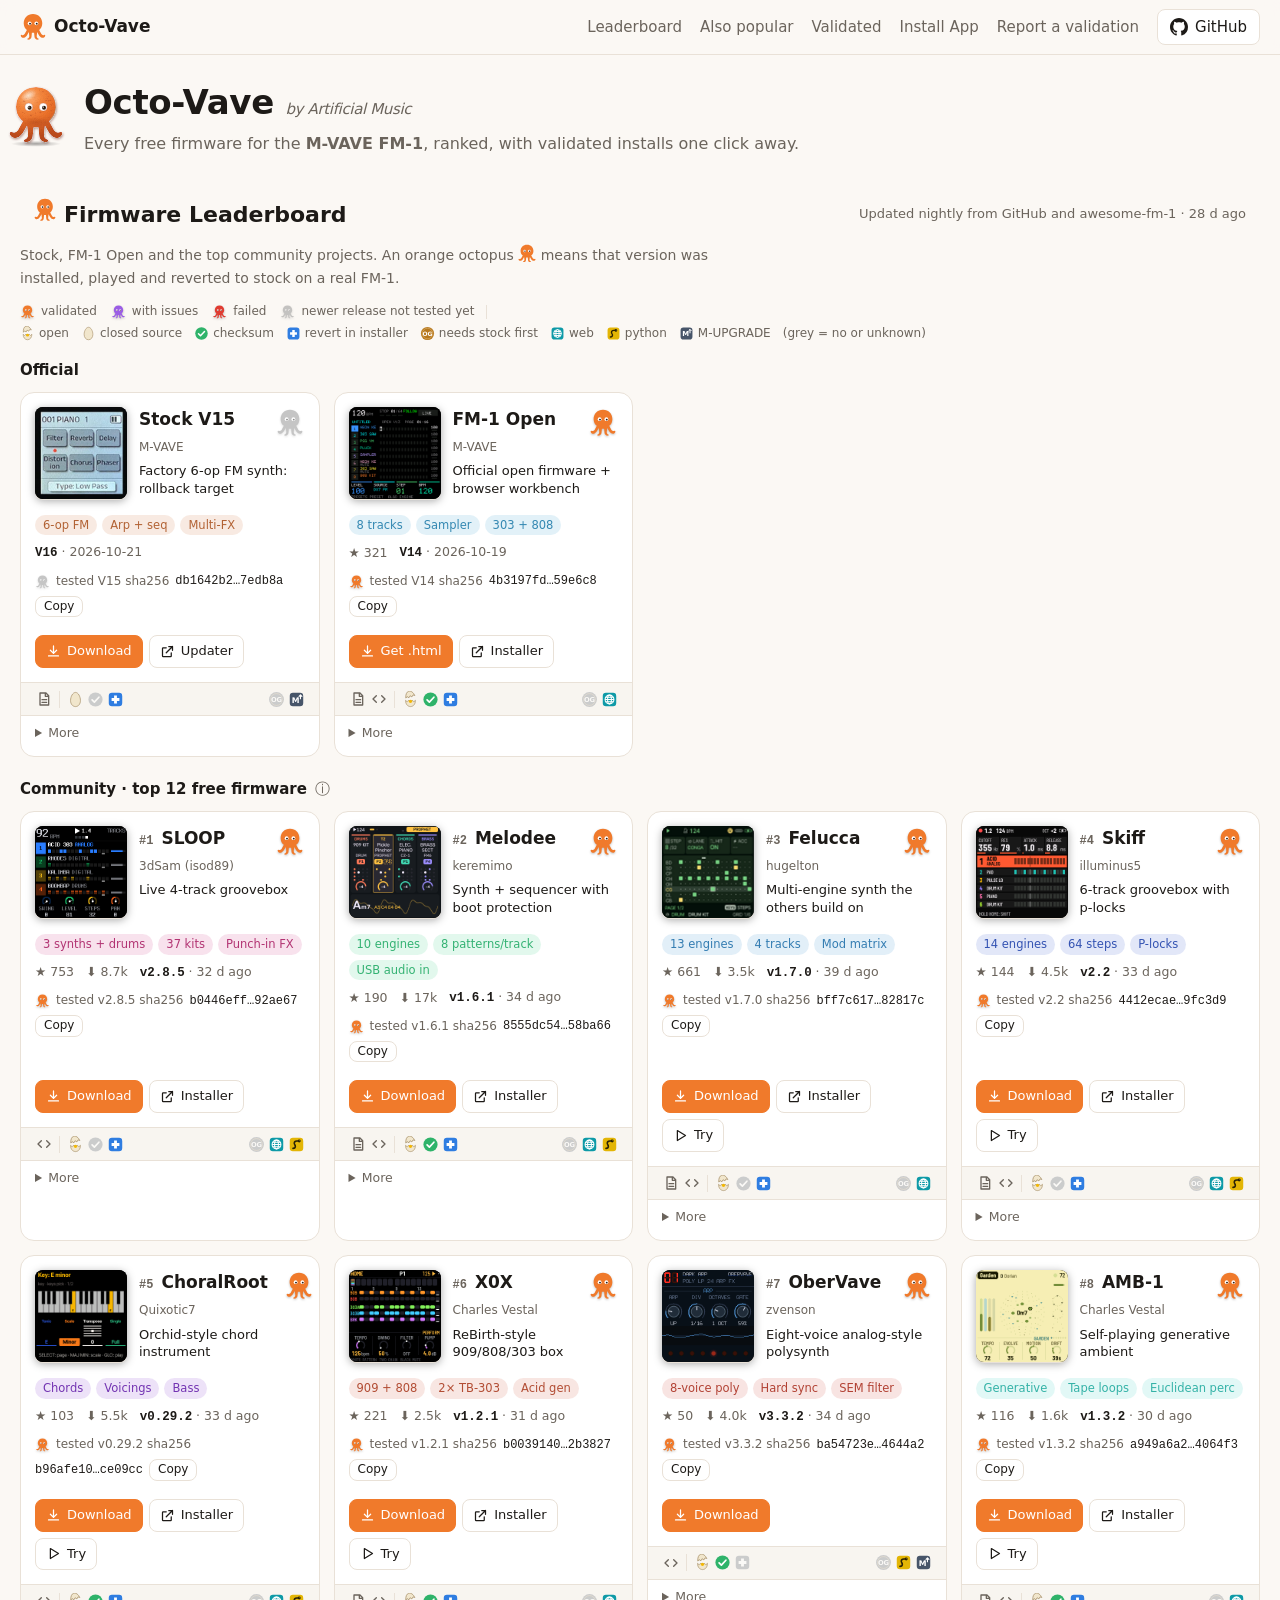
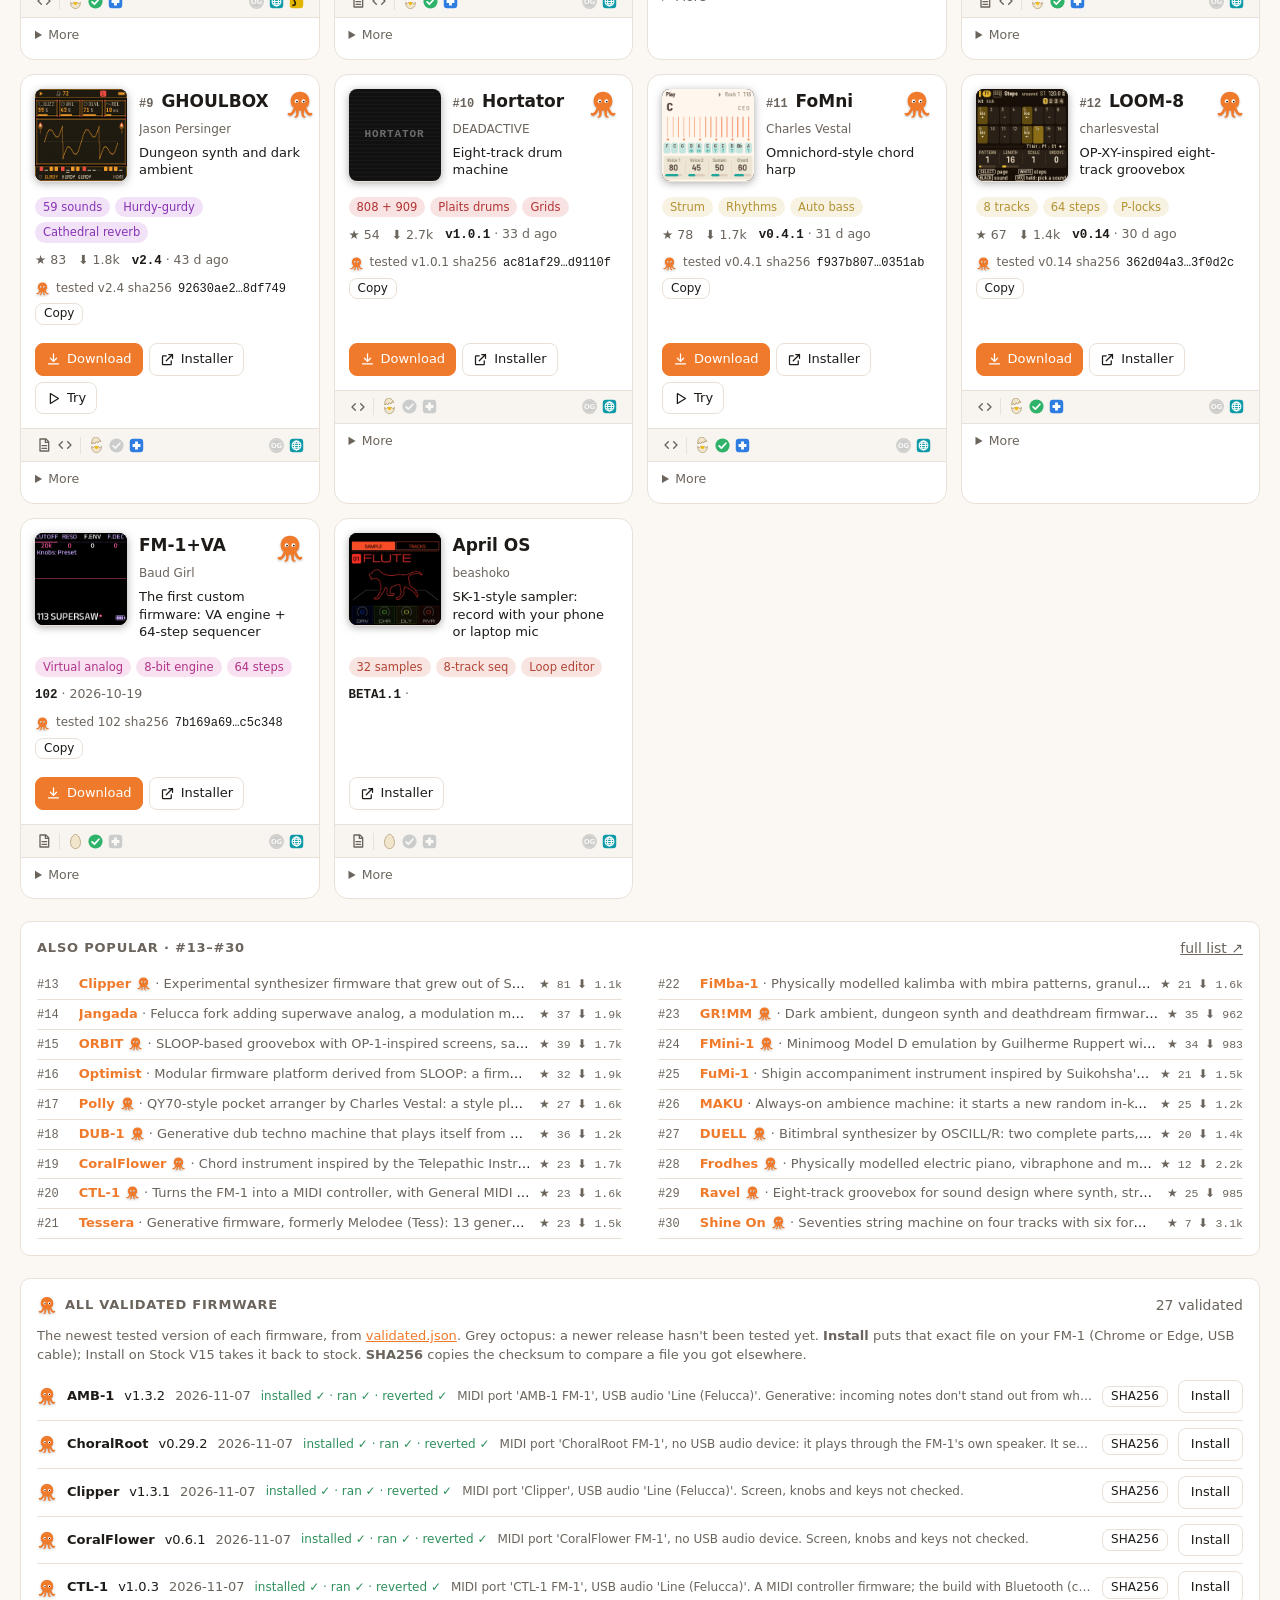
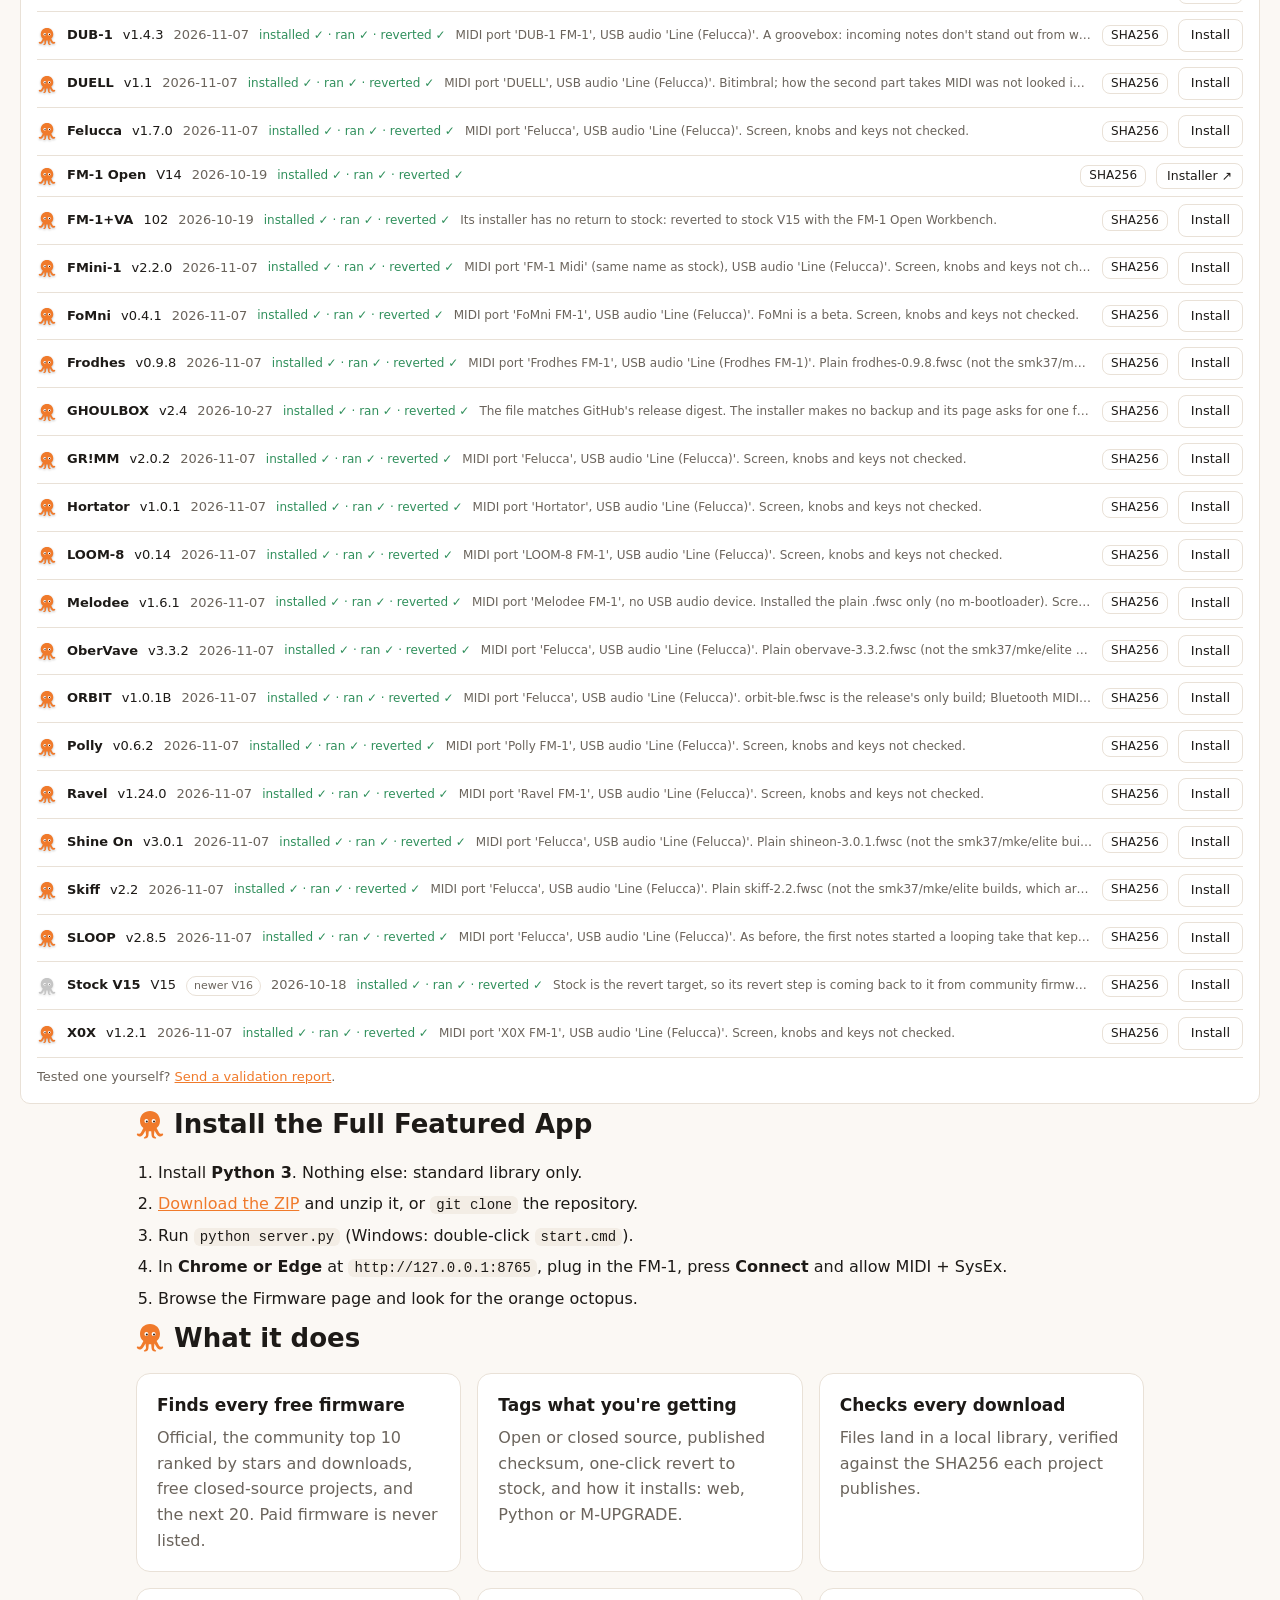
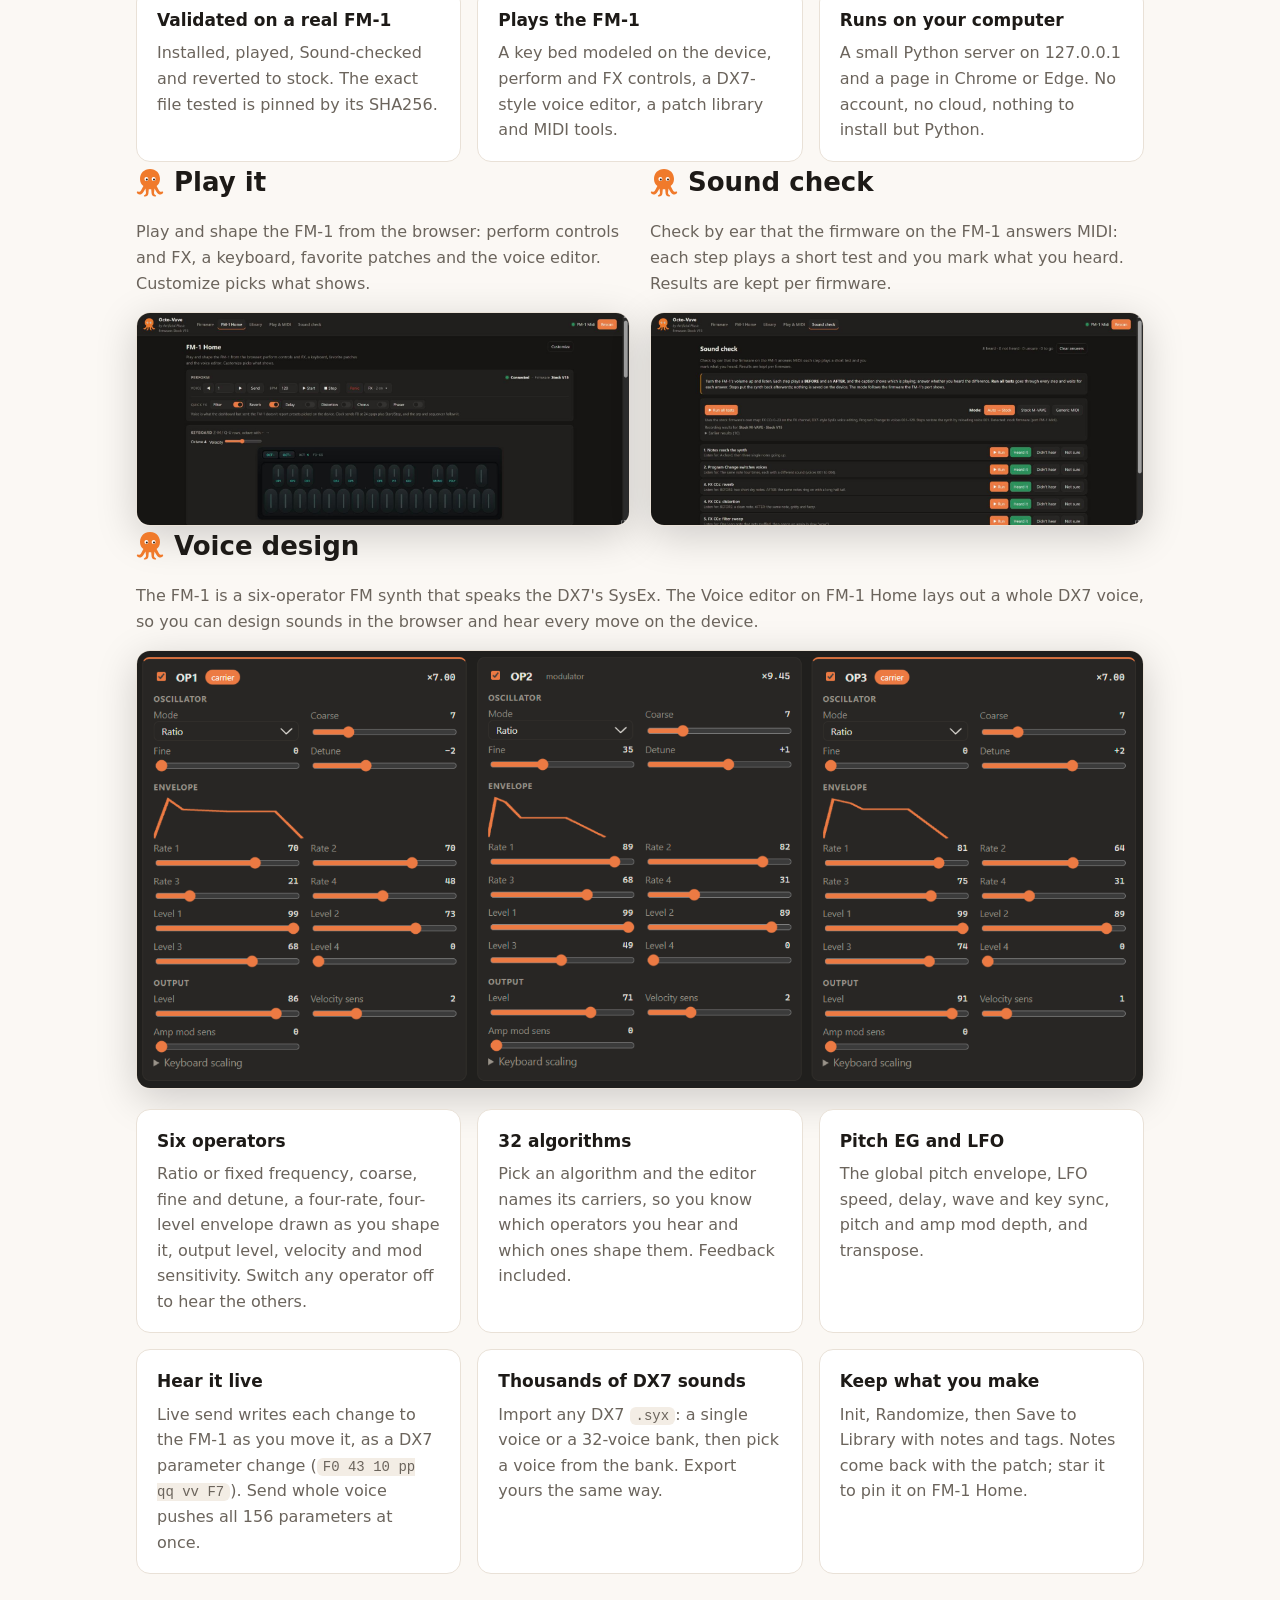
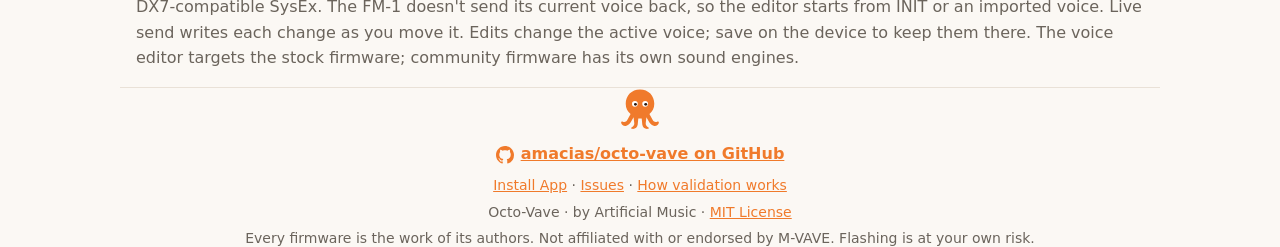
==== docs/index.html @ 991654cf "Homepage: Install the Full Featured App right after the firmware lists Co-Authored-By: Claude Opus 5" ====
<!doctype html>
<html lang="en">
<head>
<meta charset="utf-8">
<meta name="viewport" content="width=device-width, initial-scale=1">
<title>Octo-Vave · free firmware for the M-VAVE FM-1</title>
<meta name="description" content="Every free firmware for the M-VAVE FM-1 pocket synth in one local app: found, ranked, downloaded with checksum checks, and validated on a real FM-1. Look for the orange octopus.">
<meta property="og:title" content="Octo-Vave · free firmware for the M-VAVE FM-1">
<meta property="og:description" content="Find, download, check and play every free FM-1 firmware. The orange octopus marks firmware tested on a real FM-1.">
<meta property="og:image" content="img/firmware.jpg">
<meta property="og:type" content="website">
<link rel="icon" href="img/octo.svg" type="image/svg+xml">
<link rel="stylesheet" href="css/firmware.css">
<style>
  :root {
    --bg: #fbf8f4; --panel: #ffffff; --ink: #1d1a17; --muted: #6b645c; --line: #e9e1d7;
    --accent: #F07A2B; --accent-ink: #fff; --code: #f3ede5;
    --panel-2: #f8f5f0; --ok: #2f8f5b; --warn: #b7791f; --bad: #c0392b; --radius: 10px;
    --mono: ui-monospace, "Cascadia Mono", Consolas, monospace;
  }
  @media (prefers-color-scheme: dark) {
    :root:not([data-theme="light"]) {
      --bg: #121110; --panel: #1b1a18; --ink: #efe9e2; --muted: #a39b91; --line: #2c2a27; --code: #24221f; --panel-2: #24221f;
    }
  }
  :root[data-theme="dark"] { --bg: #121110; --panel: #1b1a18; --ink: #efe9e2; --muted: #a39b91; --line: #2c2a27; --code: #24221f; --panel-2: #24221f; }
  * { box-sizing: border-box; }
  body { margin: 0; background: var(--bg); color: var(--ink); font: 16px/1.6 system-ui, -apple-system, "Segoe UI", sans-serif; }
  a { color: var(--accent); }
  .wrap { max-width: 1040px; margin: 0 auto; padding: 0 16px; }
  .wrap.wide { max-width: 1272px; }  /* firmware sections: room for 4 cards a row, as in the app */
  html { scroll-behavior: smooth; scroll-padding-top: 70px; }  /* section links stop below the sticky top bar */
  header.hero { display: flex; align-items: center; gap: 16px; padding: 20px 0 4px; }
  .hero img.octo { width: 64px; height: auto; flex: none; filter: none; }  /* not the card octopus of css/firmware.css */
  .hero h1 { font-size: clamp(26px, 4vw, 34px); margin: 0; letter-spacing: -.01em; }
  .hero .by { color: var(--muted); font-style: italic; font-size: 15px; font-weight: 400; }
  .hero .tag { font-size: 16px; margin: 2px 0 0; color: var(--muted); }
  .cta { display: flex; gap: 12px; justify-content: center; flex-wrap: wrap; }
  .btn { display: inline-flex; align-items: center; gap: 8px; padding: 11px 20px; border-radius: 10px; font-weight: 600; text-decoration: none; border: 1px solid var(--line); color: var(--ink); background: var(--panel); }
  .btn.primary { background: var(--accent); color: var(--accent-ink); border-color: var(--accent); }
  .shot { display: block; width: 100%; border-radius: 14px; border: 1px solid var(--line); box-shadow: 0 10px 40px rgba(0,0,0,.18); }
  section { padding: 36px 0; }
  h2 { font-size: 26px; margin: 0 0 14px; display: flex; align-items: center; gap: 10px; }
  h2 img { width: 28px; height: auto; }
  .grid { display: grid; grid-template-columns: repeat(auto-fit, minmax(min(280px, 100%), 1fr)); gap: 16px; }
  .card { background: var(--panel); border: 1px solid var(--line); border-radius: 14px; padding: 18px 20px; }
  .card h3 { margin: 0 0 6px; font-size: 17px; }
  .card p { margin: 0; color: var(--muted); }
  ol.steps { padding-left: 22px; margin: 0; }
  ol.steps li { margin: 6px 0; }
  code, pre { font: 14px ui-monospace, SFMono-Regular, Consolas, monospace; background: var(--code); border-radius: 6px; }
  code { padding: 1px 6px; }
  pre { padding: 12px 14px; overflow-x: auto; }
  .muted { color: var(--muted); }
  .inline-octo { width: 18px; vertical-align: -3px; }
  .two { display: grid; grid-template-columns: repeat(auto-fit, minmax(min(420px, 100%), 1fr)); gap: 20px; align-items: start; }
  footer { padding: 36px 0 56px; text-align: center; color: var(--muted); font-size: 14px; line-height: 1.9; border-top: 1px solid var(--line); margin-top: 24px; }
  footer .gh-link { font-size: 16px; font-weight: 600; }
  .topbar { position: sticky; top: 0; z-index: 10; background: color-mix(in srgb, var(--bg) 88%, transparent); backdrop-filter: blur(8px); border-bottom: 1px solid var(--line); }
  .topbar-in { display: flex; align-items: center; justify-content: space-between; gap: 12px; height: 54px; }
  .brand { display: inline-flex; align-items: center; gap: 8px; font-weight: 700; color: var(--ink); text-decoration: none; font-size: 17px; }
  .brand img { width: 26px; }
  .links { display: flex; align-items: center; gap: 18px; font-size: 15px; }
  .links a { color: var(--muted); text-decoration: none; }
  .links a:hover { color: var(--ink); }
  .links a.gh-link { color: var(--ink); border: 1px solid var(--line); border-radius: 8px; padding: 5px 12px; background: var(--panel); }
  .gh-link { display: inline-flex; align-items: center; gap: 7px; }
  .gh { width: 18px; height: 18px; }
  @media (max-width: 560px) { .links a:not(.gh-link) { display: none; } }
  footer img { width: 40px; }
  /* firmware sections: the app's cards and lists (css/firmware.css) on this page's controls */
  .fwsec { padding-top: 22px; }
  .fwsec .fw-head { margin-bottom: 4px; }
  .fwsec .fw-title { font-size: 22px; margin: 0; gap: 8px; }  /* the app's page title size */
  .fwsec .fw-title img { width: 22px; }
  .fwsec .fw-status { font-size: 13px; }
  .fwsec .intro { color: var(--muted); font-size: 14px; margin: 0 0 4px; max-width: 80ch; }
  .fwsec .card { padding: 16px; border-radius: var(--radius); }  /* the app's card */
  .fwsec .card .val-intro, .fwsec .card .val-foot { font-size: 13px; color: var(--muted); margin: 0 0 8px; }
  .fwsec .card .val-foot { margin: 10px 0 0; }
  .fwsec .live { font-size: 14px; line-height: 1.45; }  /* the app's type size, so they lay out as on the Firmware page */
  .fwsec .live code { background: none; padding: 0; }
  .fwsec .btn { font-weight: 500; border-radius: 8px; gap: 6px; }
  .fwsec .btn.ghost { background: none; }
  .fwsec button { font: inherit; padding: 6px 12px; border-radius: 8px; border: 1px solid var(--line); background: var(--panel-2); color: var(--ink); cursor: pointer; }
  .fwsec button.ghost { background: none; }
  .fwsec button:hover, .fwsec .btn:hover { border-color: var(--muted); }
  .fwsec .mini-btn { padding: 1px 8px; font-size: 12px; }
  .fwsec .ic { width: 15px; height: 15px; fill: none; stroke: currentColor; stroke-width: 2; stroke-linecap: round; stroke-linejoin: round; flex: none; }
  .fwsec .badge { font-size: 11px; padding: 2px 8px; border-radius: 999px; background: var(--panel-2); border: 1px solid var(--line); color: var(--muted); }
  .fwsec .badge.ok { color: var(--ok); border-color: var(--ok); }
  .fwsec .badge.warn { color: var(--warn); border-color: var(--warn); }
  .fwsec .badge.bad { color: var(--bad); border-color: var(--bad); }
  .fwsec .row { display: flex; align-items: center; gap: 10px; flex-wrap: wrap; margin: 6px 0; }
  .fwsec .section-head { display: flex; justify-content: space-between; align-items: center; gap: 12px; flex-wrap: wrap; margin-bottom: 12px; }
  .fwsec .card h3 { font-size: 13px; text-transform: uppercase; letter-spacing: .06em; color: var(--muted); margin: 0; }
  .fwsec .fw-legend-row { margin: 14px 0 -4px; }
</style>
</head>
<body>
<nav class="topbar">
  <div class="wrap wide topbar-in">
    <a class="brand" href="#top"><img src="img/octo.svg" alt="">Octo-Vave</a>
    <div class="links">
      <a href="#leaderboard">Leaderboard</a>
      <a href="#popular">Also popular</a>
      <a href="#validated">Validated</a>
      <a href="#install">Install App</a>
      <a href="https://github.com/amacias/octo-vave/issues/new?template=validation-report.yml">Report a validation</a>
      <a class="gh-link" href="https://github.com/amacias/octo-vave"><svg class="gh" viewBox="0 0 16 16" aria-hidden="true"><path fill="currentColor" d="M8 0C3.58 0 0 3.58 0 8c0 3.54 2.29 6.53 5.47 7.59.4.07.55-.17.55-.38 0-.19-.01-.82-.01-1.49-2.01.37-2.53-.49-2.69-.94-.09-.23-.48-.94-.82-1.13-.28-.15-.68-.52-.01-.53.63-.01 1.08.58 1.23.82.72 1.21 1.87.87 2.33.66.07-.52.28-.87.51-1.07-1.78-.2-3.64-.89-3.64-3.95 0-.87.31-1.59.82-2.15-.08-.2-.36-1.02.08-2.12 0 0 .67-.21 2.2.82.64-.18 1.32-.27 2-.27.68 0 1.36.09 2 .27 1.53-1.04 2.2-.82 2.2-.82.44 1.1.16 1.92.08 2.12.51.56.82 1.27.82 2.15 0 3.07-1.87 3.75-3.65 3.95.29.25.54.73.54 1.48 0 1.07-.01 1.93-.01 2.2 0 .21.15.46.55.38A8.013 8.013 0 0016 8c0-4.42-3.58-8-8-8z"/></svg>GitHub</a>
    </div>
  </div>
</nav>
<header class="hero wrap wide" id="top">
  <img class="octo" src="img/octo-hero.svg" alt="Octo-Vave: an orange octopus">
  <div>
    <h1>Octo-Vave <span class="by">by Artificial Music</span></h1>
    <p class="tag">Every free firmware for the <b>M-VAVE FM-1</b>, ranked, with validated installs one click away.</p>
  </div>
</header>

<section class="wrap wide fwsec" id="leaderboard">
  <div class="section-head fw-head">
    <h2 class="fw-title"><img src="img/octo.svg" alt="">Firmware Leaderboard</h2>
    <span class="muted fw-status" id="fwStatus">Loading the firmware list…</span>
  </div>
  <p class="intro">Stock, FM-1 Open and the top community projects. An orange octopus <img class="inline-octo" src="img/octo.svg" alt="orange octopus">
    means that version was installed, played and reverted to stock on a real FM-1.</p>
  <div class="live" id="fwLive"></div>
  <div class="live" id="fwMore"></div>
</section>

<section class="wrap" id="install">
  <h2><img src="img/octo.svg" alt="">Install the Full Featured App</h2>
  <ol class="steps">
      <li>Install <b>Python 3</b>. Nothing else: standard library only.</li>
      <li><a href="https://github.com/amacias/octo-vave/archive/refs/heads/main.zip">Download the ZIP</a> and unzip it, or <code>git clone</code> the repository.</li>
      <li>Run <code>python server.py</code> (Windows: double-click <code>start.cmd</code>).</li>
      <li>In <b>Chrome or Edge</b> at <code>http://127.0.0.1:8765</code>, plug in the FM-1, press <b>Connect</b> and allow MIDI + SysEx.</li>
      <li>Browse the Firmware page and look for the orange octopus.</li>
  </ol>
</section>

<section class="wrap" id="about">
  <h2><img src="img/octo.svg" alt="">What it does</h2>
  <div class="grid">
    <div class="card"><h3>Finds every free firmware</h3><p>Official, the community top 10 ranked by stars and downloads, free closed-source projects, and the next 20. Paid firmware is never listed.</p></div>
    <div class="card"><h3>Tags what you're getting</h3><p>Open or closed source, published checksum, one-click revert to stock, and how it installs: web, Python or M-UPGRADE.</p></div>
    <div class="card"><h3>Checks every download</h3><p>Files land in a local library, verified against the SHA256 each project publishes.</p></div>
    <div class="card"><h3>Validated on a real FM-1</h3><p>Installed, played, Sound-checked and reverted to stock. The exact file tested is pinned by its SHA256.</p></div>
    <div class="card"><h3>Plays the FM-1</h3><p>A key bed modeled on the device, perform and FX controls, a DX7-style voice editor, a patch library and MIDI tools.</p></div>
    <div class="card"><h3>Runs on your computer</h3><p>A small Python server on 127.0.0.1 and a page in Chrome or Edge. No account, no cloud, nothing to install but Python.</p></div>
  </div>
</section>

<section class="wrap two">
  <div><h2><img src="img/octo.svg" alt="">Play it</h2><p class="muted">Play and shape the FM-1 from the browser: perform controls and FX, a keyboard, favorite patches and the voice editor. Customize picks what shows.</p><img class="shot" src="img/home.jpg" alt="FM-1 Home: perform controls and the FM-1 key bed"></div>
  <div><h2><img src="img/octo.svg" alt="">Sound check</h2><p class="muted">Check by ear that the firmware on the FM-1 answers MIDI: each step plays a short test and you mark what you heard. Results are kept per firmware.</p><img class="shot" src="img/sound-check.jpg" alt="Sound check: guided listening tests"></div>
</section>

<section class="wrap">
  <h2><img src="img/octo.svg" alt="">Voice design</h2>
  <p class="muted">The FM-1 is a six-operator FM synth that speaks the DX7's SysEx. The Voice editor on FM-1 Home lays out
    a whole DX7 voice, so you can design sounds in the browser and hear every move on the device.</p>
  <img class="shot" src="img/voice-operators.png" alt="Operators 1 to 3 of a randomized voice: oscillator settings, envelope graphs, rates, levels and output">
  <div class="grid" style="margin: 20px 0">
    <div class="card"><h3>Six operators</h3><p>Ratio or fixed frequency, coarse, fine and detune, a four-rate, four-level envelope drawn as you shape it, output level, velocity and mod sensitivity. Switch any operator off to hear the others.</p></div>
    <div class="card"><h3>32 algorithms</h3><p>Pick an algorithm and the editor names its carriers, so you know which operators you hear and which ones shape them. Feedback included.</p></div>
    <div class="card"><h3>Pitch EG and LFO</h3><p>The global pitch envelope, LFO speed, delay, wave and key sync, pitch and amp mod depth, and transpose.</p></div>
    <div class="card"><h3>Hear it live</h3><p>Live send writes each change to the FM-1 as you move it, as a DX7 parameter change (<code>F0 43 10 pp qq vv F7</code>). Send whole voice pushes all 156 parameters at once.</p></div>
    <div class="card"><h3>Thousands of DX7 sounds</h3><p>Import any DX7 <code>.syx</code>: a single voice or a 32-voice bank, then pick a voice from the bank. Export yours the same way.</p></div>
    <div class="card"><h3>Keep what you make</h3><p>Init, Randomize, then Save to Library with notes and tags. Notes come back with the patch; star it to pin it on FM-1 Home.</p></div>
  </div>
  <p class="muted">DX7-compatible SysEx. The FM-1 doesn't send its current voice back, so the editor starts from INIT or an imported voice.
    Live send writes each change as you move it. Edits change the active voice; save on the device to keep them there.
    The voice editor targets the stock firmware; community firmware has its own sound engines.</p>
</section>

<footer class="wrap">
  <img src="img/octo.svg" alt=""><br>
  <a class="gh-link" href="https://github.com/amacias/octo-vave"><svg class="gh" viewBox="0 0 16 16" aria-hidden="true"><path fill="currentColor" d="M8 0C3.58 0 0 3.58 0 8c0 3.54 2.29 6.53 5.47 7.59.4.07.55-.17.55-.38 0-.19-.01-.82-.01-1.49-2.01.37-2.53-.49-2.69-.94-.09-.23-.48-.94-.82-1.13-.28-.15-.68-.52-.01-.53.63-.01 1.08.58 1.23.82.72 1.21 1.87.87 2.33.66.07-.52.28-.87.51-1.07-1.78-.2-3.64-.89-3.64-3.95 0-.87.31-1.59.82-2.15-.08-.2-.36-1.02.08-2.12 0 0 .67-.21 2.2.82.64-.18 1.32-.27 2-.27.68 0 1.36.09 2 .27 1.53-1.04 2.2-.82 2.2-.82.44 1.1.16 1.92.08 2.12.51.56.82 1.27.82 2.15 0 3.07-1.87 3.75-3.65 3.95.29.25.54.73.54 1.48 0 1.07-.01 1.93-.01 2.2 0 .21.15.46.55.38A8.013 8.013 0 0016 8c0-4.42-3.58-8-8-8z"/></svg>amacias/octo-vave on GitHub</a><br>
  <span class="foot-links"><a href="#install">Install App</a> ·
    <a href="https://github.com/amacias/octo-vave/issues">Issues</a> · <a href="https://github.com/amacias/octo-vave/blob/main/VALIDATION.md">How validation works</a></span><br>
  Octo-Vave · by Artificial Music · <a href="https://github.com/amacias/octo-vave/blob/main/LICENSE">MIT License</a><br>
  Every firmware is the work of its authors. Not affiliated with or endorsed by M-VAVE. Flashing is at your own risk.
</footer>

<script type="module">
  // The Firmware section renders with the app's own card code (js/fwcards.js, a copy of web/fwcards.js)
  // from the nightly snapshot docs/data/firmware.json (tools/fm1_site.py). Read from the repository
  // first, so a new snapshot shows before Pages republishes; this site's own copy is the fallback.
  import { h, fwSections, fwDirectory, validatedSection, relTime, copySha, verKey }
    from "./js/fwcards.js";
  import { installAction } from "./js/fm1flash.js";
  const SNAPSHOTS = ["https://raw.githubusercontent.com/amacias/octo-vave/main/docs/data/firmware.json", "data/firmware.json"];
  const $ = (id) => document.getElementById(id);

  async function loadSnapshot() {
    for (const url of SNAPSHOTS) {
      try {
        const r = await fetch(url, { cache: "no-cache" });
        if (r.ok) return await r.json();
      } catch {}
    }
    throw new Error("no snapshot");
  }

  // The app's "All Validated Firmware" card; the homepage adds the SHA256 copy and Install to each line.
  function validatedCard(fw) {
    const link = (href, text) => h("a", { href, text });
    const card = validatedSection(fw, (v) => {
      const copy = v.sha256 && h("button", { class: "ghost mini-btn copy", text: "SHA256", title: `Copy the full SHA256 of ${v.file || "the tested file"}:
${v.sha256}` });
      if (copy) copy.onclick = () => copySha(v, copy);
      return [copy, installAction(v, installOpts(fw, v))];
    }, {
      note: h("p", { class: "val-intro" }, "The newest tested version of each firmware, from ",
        link("https://github.com/amacias/octo-vave/blob/main/firmware/validated.json", "validated.json"),
        ". Grey octopus: a newer release hasn't been tested yet. ", h("b", { text: "Install" }),
        " puts that exact file on your FM-1 (Chrome or Edge, USB cable); Install on Stock V15 takes it back to stock. ",
        h("b", { text: "SHA256" }), " copies the checksum to compare a file you got elsewhere."),
      foot: h("p", { class: "val-foot" }, "Tested one yourself? ",
        link("https://github.com/amacias/octo-vave/issues/new?template=validation-report.yml", "Send a validation report"), "."),
    });
    card.id = "validated";
    return card;
  }

  // Install button: the browser flashes the validated file over Web MIDI (js/fm1flash.js). Most hosts
  // don't let another site fetch their files, so the user downloads it and drops it in; the dialog
  // checks its SHA256 against the record either way.
  function installOpts(fw, v) {
    const f = fw.catalog.find((c) => c.id === v.id) || { id: v.id, name: v.id };
    const rel = fw.releases?.sources?.[v.id]?.releases?.find((r) => verKey(r.version) === verKey(v.version));
    const asset = rel?.assets?.find((a) => a.name === v.file);
    let access = null;
    return {
      name: f.name, isStock: f.id === "official", installUrl: f.links?.install, downloadUrl: asset?.url || rel?.url,
      async getAccess() {
        if (!navigator.requestMIDIAccess) throw new Error("This browser has no Web MIDI. Use Chrome or Edge on a computer.");
        try { access = access || await navigator.requestMIDIAccess({ sysex: true }); }
        catch { throw new Error("MIDI access with SysEx was blocked. Allow it for this page (the icon in the address bar) and try again."); }
        return access;
      },
      async getFile() {
        if (!asset) return null;
        try {
          const r = await fetch(asset.url);
          return r.ok ? new Uint8Array(await r.arrayBuffer()) : null;
        } catch { return null; }
      },
    };
  }

  loadSnapshot().then((fw) => {
    $("fwStatus").textContent = `Updated nightly from GitHub and awesome-fm-1 · ${relTime(fw.generated_at)}`;
    $("fwLive").replaceChildren(...fwSections(fw, null, { merged: true }).nodes);
    // the app's cards below the leaderboard: Also Popular (from #13: the homepage shows 12 cards), then All Validated
    const dir = fwDirectory(fw, { from: 12 });
    if (dir) dir.id = "popular";
    $("fwMore").replaceChildren(dir || "", validatedCard(fw));
  }).catch(() => {
    $("fwStatus").replaceChildren("Couldn't load the firmware list here; see ",
      h("a", { href: "https://github.com/amacias/octo-vave/blob/main/firmware/catalog.json", text: "catalog.json" }), " and ",
      h("a", { href: "https://github.com/amacias/octo-vave/blob/main/firmware/validated.json", text: "validated.json" }), ".");
  });
</script>
</body>
</html>
---- docs/css/firmware.css ----
/* firmware.css: owned by the firmware feature. Feature-specific styles go here, not in style.css. */
/* The card rules are shared with the homepage (docs/css/firmware.css, a copy kept by tools/fm1_site.py).
   They use only theme variables: --bg, --panel, --panel-2, --ink, --muted, --line, --accent, --ok, --warn, --bad, --mono, --radius. */

/* cards, the Also popular list, the validated rows */
.fw-title a.mini { color: var(--muted); display: inline-flex; padding: 2px; border-radius: 6px; }
.fw-title a.mini:hover { color: var(--ink); background: var(--panel-2); }
.fw-title .by + a.mini { margin-left: 4px; }
.fw-section { font-size: 15px; margin: 22px 0 10px; display: flex; align-items: center; gap: 8px; }
.fw-section .info { color: var(--muted); cursor: help; font-weight: 400; }
.fw-cards { display: grid; grid-template-columns: repeat(auto-fill, minmax(290px, 1fr)); gap: 14px; }
.fw-card { background: var(--panel); border: 1px solid var(--line); border-radius: 14px; overflow: hidden; transition: transform .15s, box-shadow .15s;
  display: grid; grid-template-columns: minmax(0, 1fr); grid-row: span 2; grid-template-rows: subgrid; row-gap: 0; }  /* top part / buttons + More, on the row's shared tracks */
.fw-top { display: flex; flex-direction: column; }
.fw-card:hover { transform: translateY(-2px); box-shadow: 0 8px 24px rgba(0,0,0,.18); }
.fw-card.current { border-color: hsl(var(--h) 70% 55%); box-shadow: 0 0 0 2px hsl(var(--h) 70% 55%); }
/* Header: the square LCD capture beside name, author and tagline. */
.fw-head { display: grid; grid-template-columns: 92px 1fr; gap: 12px; padding: 14px 14px 0; align-items: start; }
.fw-art { width: 92px; height: 92px; border-radius: 8px; overflow: hidden; background: #000; box-shadow: 0 1px 0 var(--line), 0 2px 8px rgba(0,0,0,.35); }
.fw-art img { width: 100%; height: 100%; object-fit: cover; display: block; }
.fw-headtext { min-width: 0; display: flex; flex-direction: column; gap: 2px; }
.fw-headtext .by { color: var(--muted); font-size: 12px; white-space: nowrap; overflow: hidden; text-overflow: ellipsis; }
.fw-headtext .fw-tag { margin-top: 4px; font-size: 13px; line-height: 1.35; display: -webkit-box; -webkit-line-clamp: 3; -webkit-box-orient: vertical; overflow: hidden; }
.fw-title .grow { flex: 1; min-width: 0; }
.fw-title .rank { font: 700 12px var(--mono); color: var(--muted); align-self: center; }
.flag { font: 700 10px var(--mono); letter-spacing: .06em; padding: 2px 7px; border-radius: 999px; color: #fff; }
.flag.on { background: var(--ok); }
.flag.up { background: var(--warn); }
.flag.new { background: var(--accent); }
.fw-body { padding: 12px 14px 0; display: flex; flex-direction: column; gap: 8px; }
.fw-body.fw-foot { padding: 8px 14px 14px; }
.fw-title { display: flex; align-items: baseline; gap: 8px; }
.fw-title b { font-size: 17px; }
.fw-title .by { color: var(--muted); font-size: 12px; margin-left: auto; white-space: nowrap; overflow: hidden; text-overflow: ellipsis; }
.fw-tag { font-size: 13.5px; }
.fw-chips { display: flex; flex-wrap: wrap; gap: 5px; }
.fw-chips span { font-size: 11.5px; padding: 2px 8px; border-radius: 999px; background: hsl(var(--h) 60% 50% / .14); color: hsl(var(--h) 55% 45%); }
@media (prefers-color-scheme: dark) { :root:not([data-theme="light"]) .fw-chips span { color: hsl(var(--h) 80% 72%); } }
:root[data-theme="dark"] .fw-chips span { color: hsl(var(--h) 80% 72%); }
.fw-stats { display: flex; gap: 12px; font-size: 12.5px; color: var(--muted); flex-wrap: wrap; align-items: center; }
.fw-stats b { color: var(--ink); font-family: var(--mono); font-weight: 600; }
.fw-actions { display: flex; gap: 6px; flex-wrap: wrap; padding-top: 4px; }
.fw-actions .btn, .fw-actions button { font-size: 13px; padding: 6px 10px; }
button.fw-inst { color: var(--accent); border-color: color-mix(in srgb, var(--accent) 55%, var(--line)); }
button.fw-inst:disabled { color: var(--muted); border-color: var(--line); }
.fw-lib { display: flex; align-items: center; gap: 6px; font-size: 12px; color: var(--ok); }
.fw-more summary { cursor: pointer; color: var(--muted); font-size: 12.5px; }
.fw-more[open] { font-size: 13px; }
.fw-more p { margin: 8px 0; }
.fw-card .rel, details .rel { border-top: 1px solid var(--line); padding-top: 8px; margin-top: 8px; }
.asset { display: flex; align-items: center; gap: 8px; font-size: 12.5px; padding: 3px 0; }
.asset .name { font-family: var(--mono); flex: 1; overflow: hidden; text-overflow: ellipsis; white-space: nowrap; }
.local { background: var(--panel-2); border-radius: 8px; padding: 8px 10px; font-size: 12.5px; margin-top: 8px; }
.local .f { display: flex; gap: 8px; align-items: center; padding: 3px 0; flex-wrap: wrap; }
.local .sha { font: 11px var(--mono); color: var(--muted); flex: 1; }
.dir, .val { margin-top: 22px; }
.dir-list { list-style: none; margin: 0; padding: 0; columns: 2 460px; column-gap: 36px; font-size: 13px; }
.dir-list li { display: grid; grid-template-columns: 2.6em 1fr auto; gap: 8px; align-items: baseline; padding: 5px 0; border-bottom: 1px solid var(--line); break-inside: avoid; }
.dir-rank { color: var(--muted); font: 12px var(--mono); }
.dir-main { white-space: nowrap; overflow: hidden; text-overflow: ellipsis; }
.dir-stats { color: var(--muted); font: 11.5px var(--mono); white-space: nowrap; }
.dir-list li a { font-weight: 600; text-decoration: none; }
.dir-list li a:hover { text-decoration: underline; }
.dir-desc { color: var(--muted); }
.dir-star { color: var(--accent); margin-left: 4px; font-size: 11px; }
.dir-tag { font-size: 10.5px; margin-left: 6px; padding: 1px 6px; border-radius: 999px; border: 1px solid var(--line); color: var(--muted); }
/* validation (orange octopus) */
.octo-wrap { display: inline-flex; align-items: center; cursor: help; }
.octo { width: 20px; height: 20px; display: block; filter: drop-shadow(0 1px 1px rgba(0,0,0,.25)); }
.fw-title .octo-wrap { align-self: center; }
.val h3 { display: flex; align-items: center; gap: 8px; }
.val-row { display: flex; align-items: center; gap: 10px; padding: 7px 0; border-bottom: 1px solid var(--line); font-size: 13px; flex-wrap: wrap; }
.val-row .grow { flex: 1; min-width: 0; }
.val-steps { color: var(--ok); font-size: 12px; }
.val details { margin-top: 10px; }
@media (max-width: 640px) { .dir-list li { white-space: normal; } .fw-cards { grid-template-columns: 1fr; } }

/* Neutral stand-in screen for cards built from GitHub metadata (never a fetched screenshot). */
.fw-art.ph { display: grid; place-items: center; background:
  repeating-linear-gradient(0deg, rgba(255,255,255,.035) 0 1px, transparent 1px 4px), #111; }
.fw-art.ph span { font: 700 11px var(--mono); letter-spacing: .08em; color: rgba(255,255,255,.38);
  text-align: center; padding: 0 6px; line-height: 1.3; word-break: break-word; }

/* "not curated yet" marker next to the author */
.fw-uncur { margin-left: 6px; font-size: 10.5px; padding: 0 6px; border-radius: 999px;
  border: 1px dashed var(--line); color: var(--muted); cursor: help; }

/* partial / cached data hints */
.fw-partial { font-size: 10.5px; padding: 0 6px; border-radius: 999px; border: 1px solid var(--warn);
  color: var(--warn); cursor: help; }

/* greyed octopus: validated, but a newer stable release is out */
.octo-wrap.older { opacity: .5; filter: grayscale(1); }
/* outcome colours: orange = validated, purple = with issues, red = failed */
.octo-wrap.clean { --octo: #F07A2B; }
.octo-wrap.issues { --octo: #9B5DE5; }
.octo-wrap.failed { --octo: #E03C31; }
.val-newer { font-size: 11px; padding: 1px 7px; border-radius: 999px; border: 1px solid var(--line); color: var(--muted); }
.val-label { font-size: 11px; padding: 1px 7px; border-radius: 999px; border: 1px solid; }
.val-label.issues { color: #9B5DE5; }
.val-label.failed { color: #E03C31; }
.val-steps.issues { color: #9B5DE5; }
.val-steps.failed { color: #E03C31; }
.val-note { flex: 1; min-width: 0; color: var(--muted); font-size: 12px; white-space: nowrap; overflow: hidden; text-overflow: ellipsis; }
.val-legend { display: inline-flex; align-items: center; gap: 4px 6px; flex-wrap: wrap; font-size: 12px; }
.val-legend .octo { width: 15px; height: 15px; }
.val-legend .octo-wrap + .octo-wrap, .val-legend .octo-wrap { margin-left: 8px; }
.val-legend .octo-wrap:first-child { margin-left: 0; }
.dir-main .octo-wrap { margin-left: 5px; vertical-align: -3px; }
.dir-main .octo { width: 15px; height: 15px; }

/* card traits: egg open/closed source, green checksum, blue first-aid revert; grey = no or unknown */
.fw-headtext .by { display: flex; align-items: center; gap: 6px; }
.fw-headtext .by .by-name { min-width: 0; overflow: hidden; text-overflow: ellipsis; }
.fw-tools { display: inline-flex; align-items: center; gap: 3px; flex: none; }
.fw-tools a.mini { color: var(--muted); display: inline-flex; padding: 1px; border-radius: 6px; }
.fw-tools a.mini:hover { color: var(--ink); background: var(--panel-2); }
.fw-tools a.mini .ic { width: 16px; height: 16px; }
.fw-traits { display: inline-flex; gap: 3px; flex: none; }
/* top line: name left, octopus alone on the right, 1.5x size */
.fw-title { min-height: 30px; }
.fw-title .octo { width: 30px; height: 30px; }
.trait { display: inline-flex; cursor: help; }
.trait svg { width: 17px; height: 17px; display: block; }
.trait .shell { fill: #F1E6CC; stroke: #A8916A; stroke-width: 1; stroke-linejoin: round; }
.trait .yolk { fill: #F2B705; }
.trait.sum .bg { fill: #2FB36A; }
.trait.sum .fg { stroke: #fff; }
.trait.aid .bg { fill: #2F7DE1; }
.trait.aid .fg-fill { fill: #fff; }
.trait.og .bg { fill: #B7791F; }
.trait.og .ring { fill: none; stroke: #F6D9A3; stroke-width: .8; opacity: .7; }
.trait .fg-text { fill: #fff; font: 800 9.5px system-ui, sans-serif; }
.trait.web .bg { fill: #0E9AA7; }
.trait.web .fg { stroke: #fff; }
.trait.python .bg { fill: #E3B505; }
.trait.python .fg { stroke: #2B2205; }
.trait.python .fg-fill { fill: #2B2205; }
.trait.python .eye { fill: #E3B505; }
.trait.m-upgrade .bg { fill: #475569; }
.trait.m-upgrade .fg { stroke: #fff; }
.trait.m-upgrade .fg-text { font-size: 11px; }
.fw-install { display: inline-flex; align-items: center; gap: 3px; }
/* all card icons in one row under the buttons, groups split by a thin rule */
.fw-icons { display: flex; align-items: center; flex-wrap: wrap; gap: 6px; margin: 6px -14px 0; padding: 7px 14px;
  background: var(--panel-2); border-top: 1px solid var(--line); border-bottom: 1px solid var(--line); }
.fw-icons > * + * { padding-left: 7px; border-left: 1px solid var(--line); }
/* the newer install icons (OG, install methods) sit at the right edge */
.fw-icons > .fw-install { margin-left: auto; border-left: 0; }
/* the validated file's pinned sha256 */
.fw-pin { display: flex; align-items: center; gap: 6px; flex-wrap: wrap; font-size: 12px; margin: 2px 0 6px; }
.fw-pin .octo { width: 15px; height: 15px; }
.fw-pin code { font: 12px var(--mono); }
.fw-pin .mini-btn { padding: 1px 8px; font-size: 11.5px; }
.trait.off .bg { fill: #8A9099; }
.trait.off { opacity: .4; }
.fw-legend-row { display: flex; justify-content: flex-start; align-items: center; flex-wrap: wrap; gap: 4px 12px; margin: 4px 0 -6px; }
.legend-sep { width: 1px; height: 14px; background: var(--line); }
.trait-legend { display: inline-flex; align-items: center; gap: 4px; flex-wrap: wrap; font-size: 12px; }
.trait-legend .trait svg { width: 15px; height: 15px; }
.trait-legend .trait:not(:first-child), .trait-off-note { margin-left: 8px; }

/* Install button and dialog (fm1flash.js): Validated firmware list in the app and on the homepage */
.fw-install-btn { font-size: 12.5px; padding: 3px 10px; white-space: nowrap; }
a.btn.fw-install-btn { padding: 3px 10px; }
.fw-flash { width: min(520px, calc(100vw - 32px)); padding: 18px 20px; border: 1px solid var(--line); border-radius: var(--radius, 10px);
  background: var(--panel); color: var(--ink); box-shadow: 0 18px 50px rgba(0,0,0,.35); font-size: 14px; line-height: 1.45; }
.fw-flash::backdrop { background: rgba(0,0,0,.45); }
.fw-flash h3 { margin: 0 0 6px; font-size: 17px; text-transform: none; letter-spacing: 0; color: var(--ink); }
.fw-flash .muted { color: var(--muted); }
.fw-flash p { margin: 6px 0; }
.fw-i-notes { margin: 6px 0 10px; padding-left: 18px; color: var(--muted); font-size: 13px; }
.fw-i-notes li.warn { color: var(--warn); }
.fw-i-route ol { margin: 6px 0; padding-left: 22px; font-size: 13.5px; }
.fw-i-route li.active { font-weight: 600; }
.fw-i-route li.done { color: var(--ok); }
.fw-i-route li.done::after { content: " ✓"; }
.fw-i-route li.skipped { color: var(--muted); text-decoration: line-through; }
.fw-i-file { font-size: 13px; }
.fw-i-file.ok, .fw-i-msg.ok { color: var(--ok); }
.fw-i-file.bad, .fw-i-msg.bad { color: var(--bad); }
.fw-i-msg.warn { color: var(--warn); }
.fw-i-pick { border: 1px dashed var(--line); border-radius: 8px; padding: 8px 12px; margin: 6px 0; font-size: 13px; }
.fw-i-steps { margin: 10px 0 6px; padding-left: 22px; font-size: 13px; color: var(--muted); }
.fw-i-steps li.active { color: var(--ink); font-weight: 600; }
.fw-i-steps li.done { color: var(--ok); }
.fw-i-steps li.done::after { content: " ✓"; }
.fw-flash progress { width: 100%; height: 8px; accent-color: var(--accent); }
.fw-i-actions { display: flex; justify-content: flex-end; gap: 8px; margin-top: 12px; }
.fw-flash button { font: inherit; padding: 6px 14px; border-radius: 8px; border: 1px solid var(--line); background: var(--panel-2); color: var(--ink); cursor: pointer; }
.fw-flash button.ghost { background: none; }
.fw-flash button.primary { background: var(--accent); color: var(--accent-ink); border-color: var(--accent); }
.fw-flash button:disabled { opacity: .5; cursor: default; }
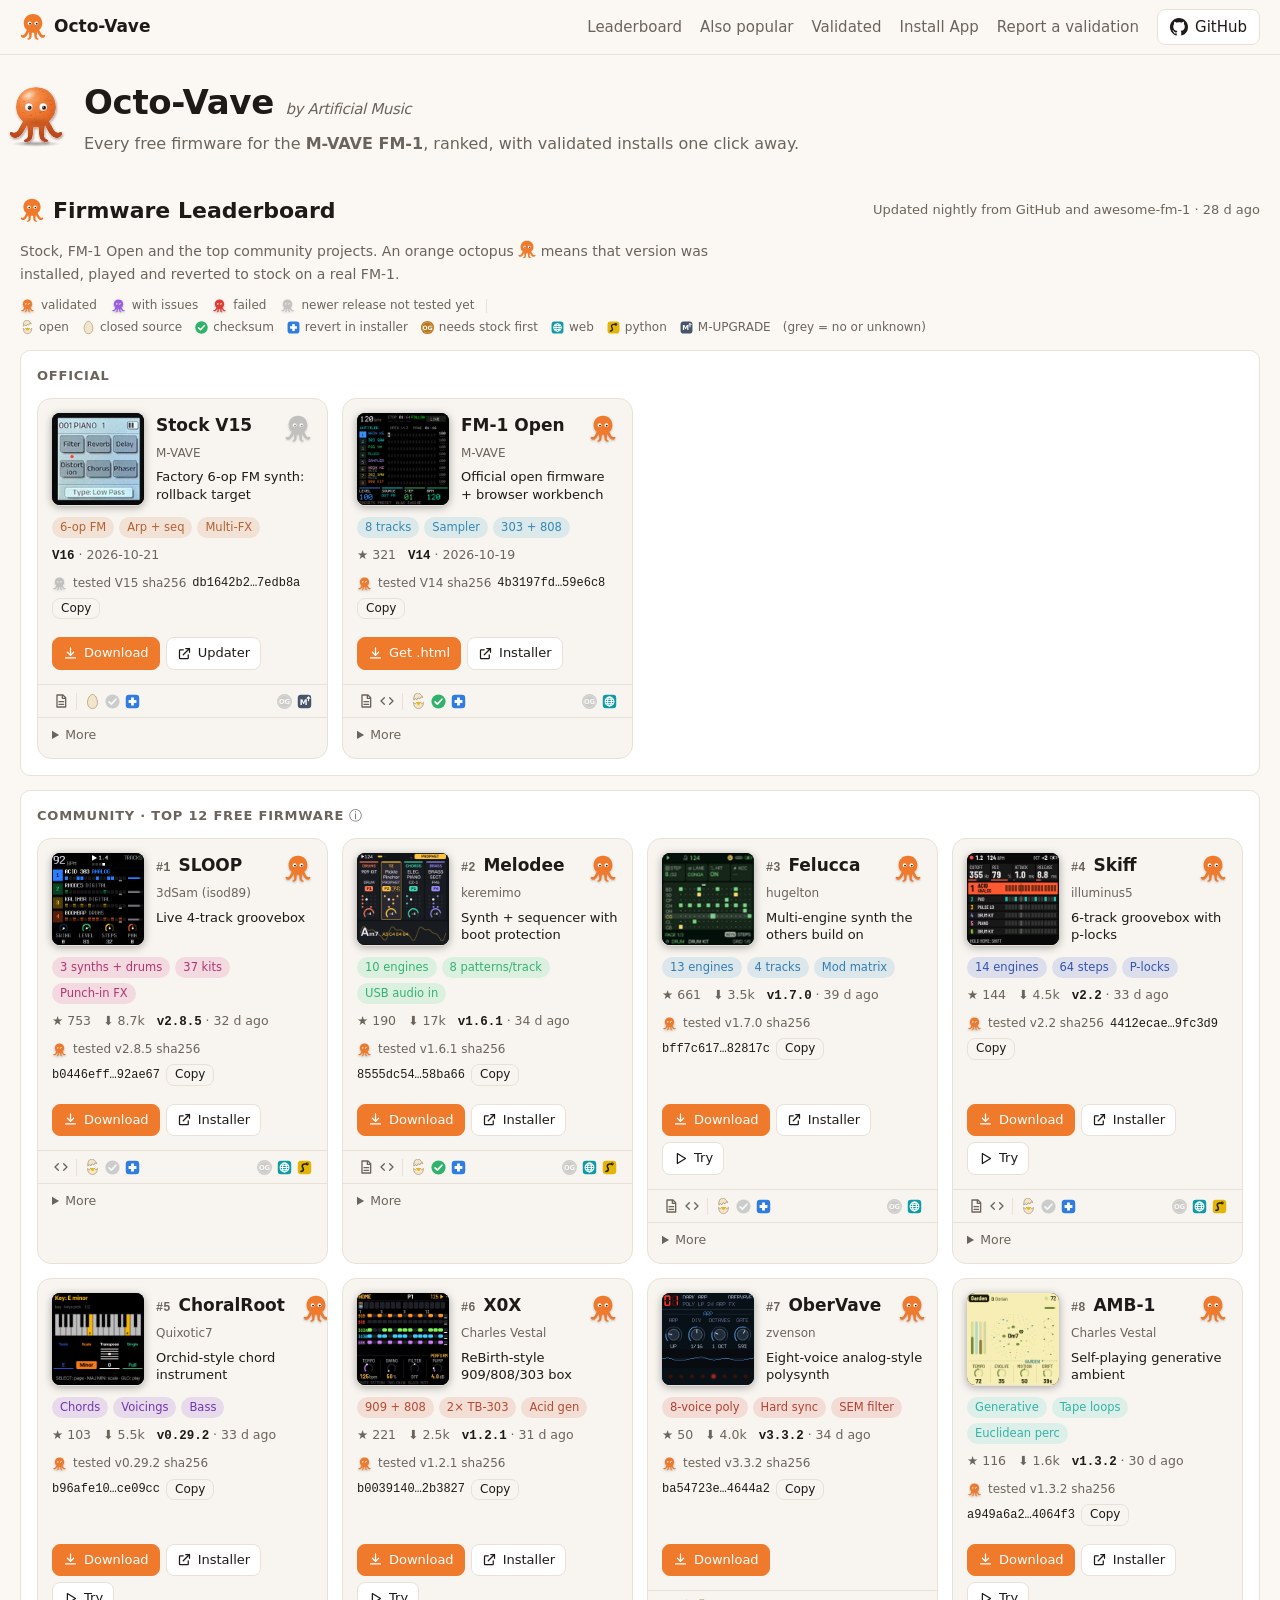
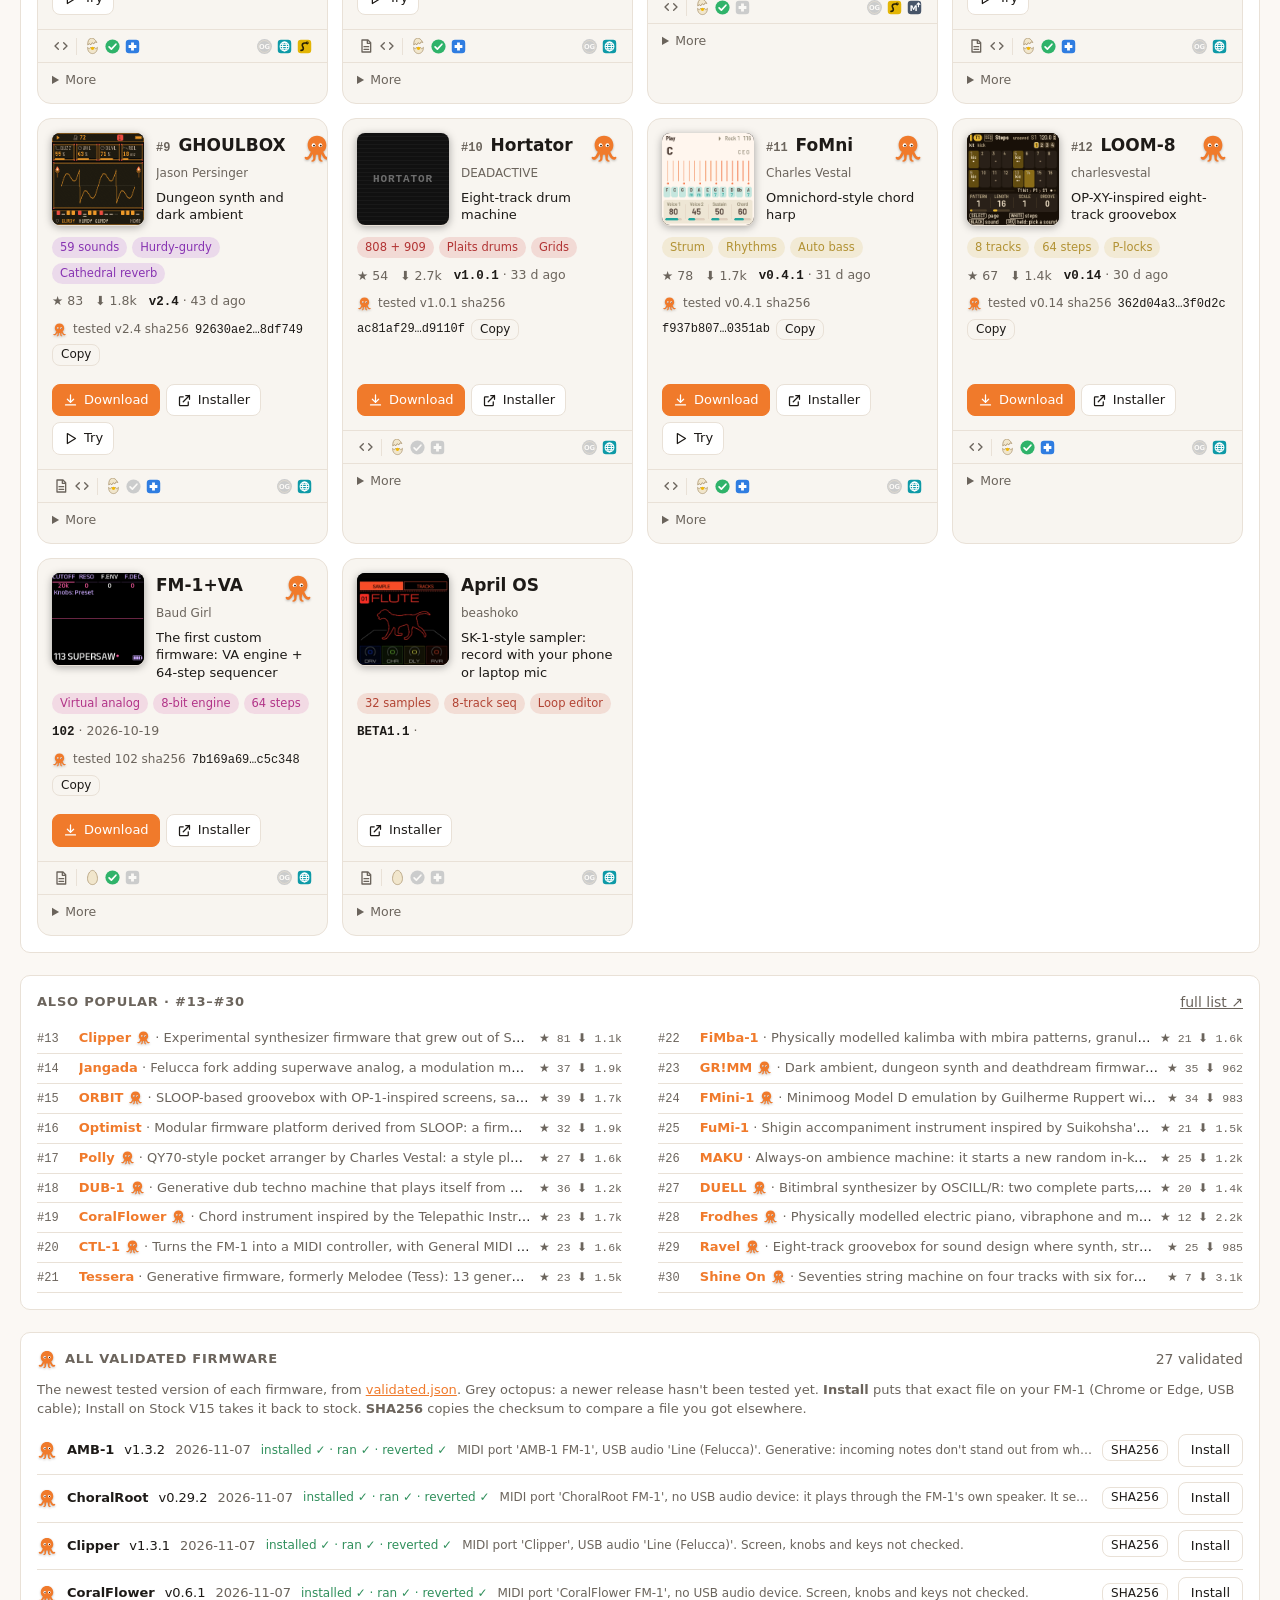
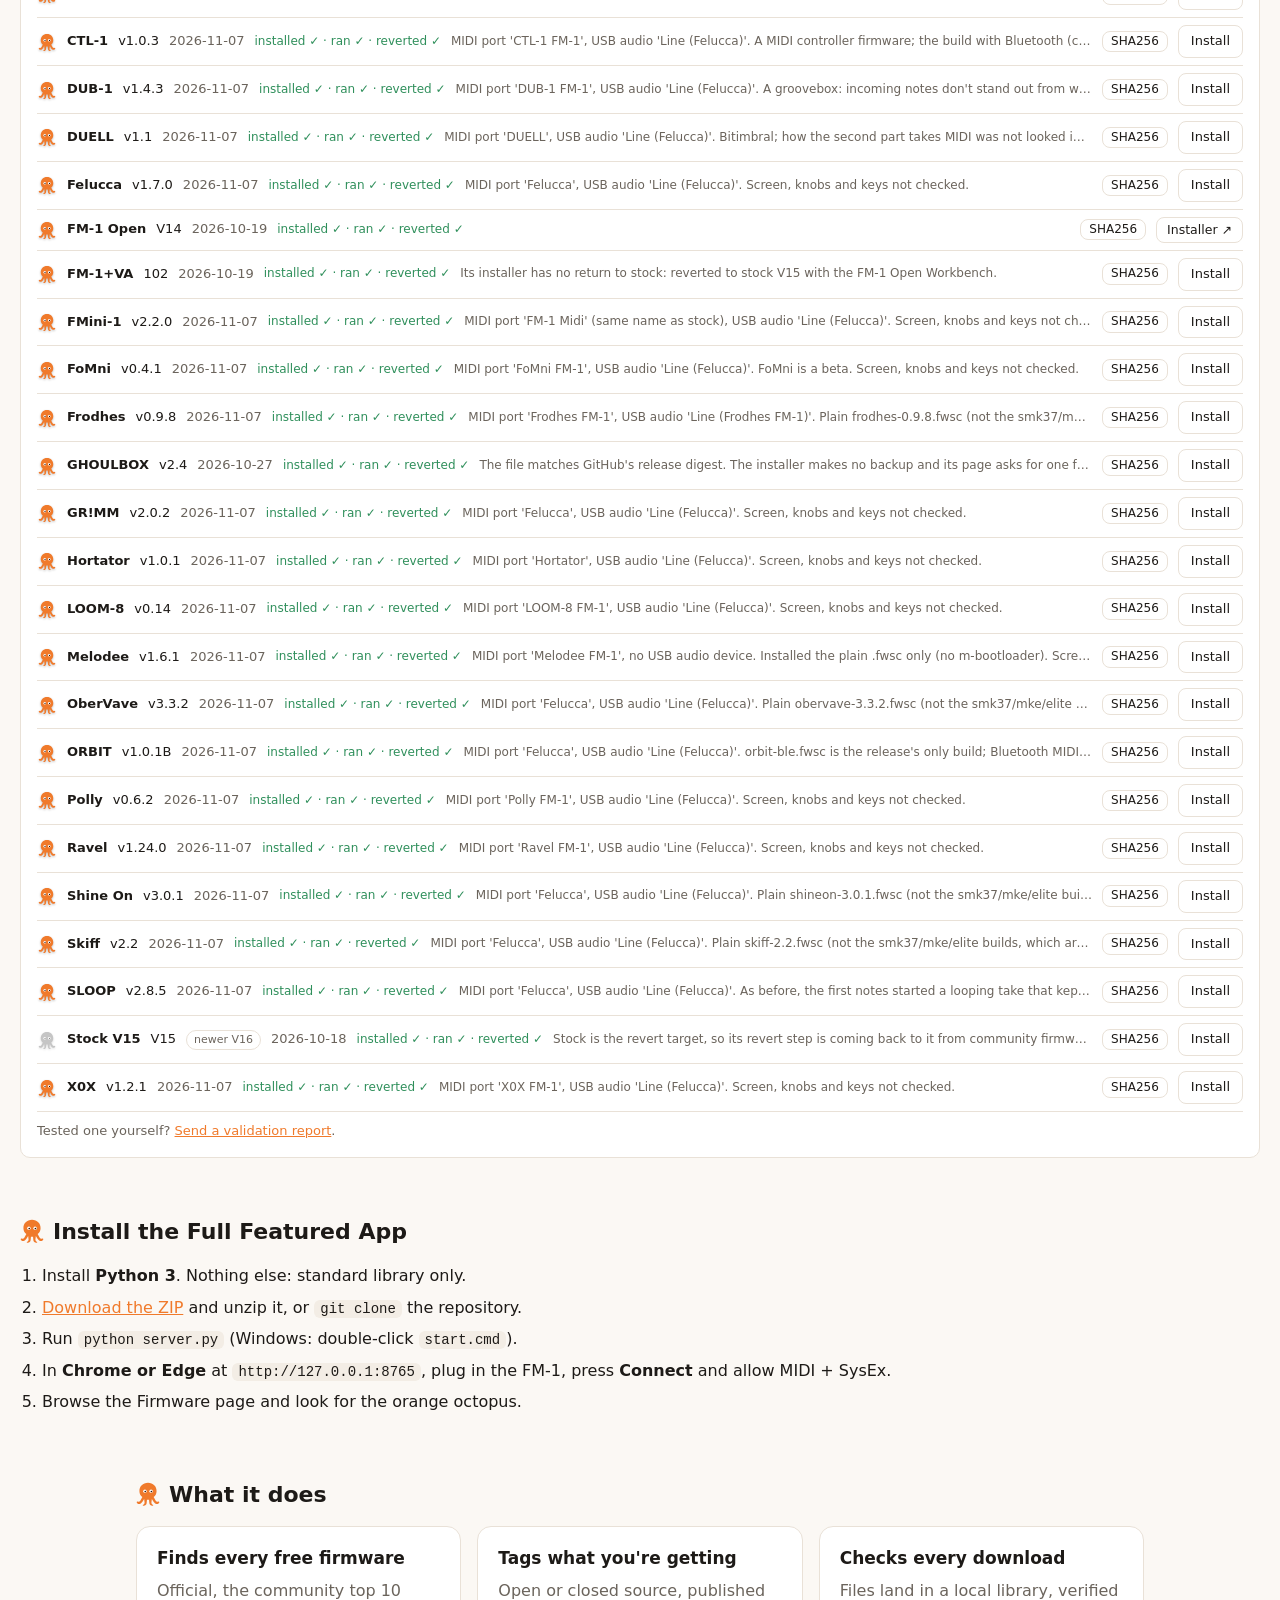
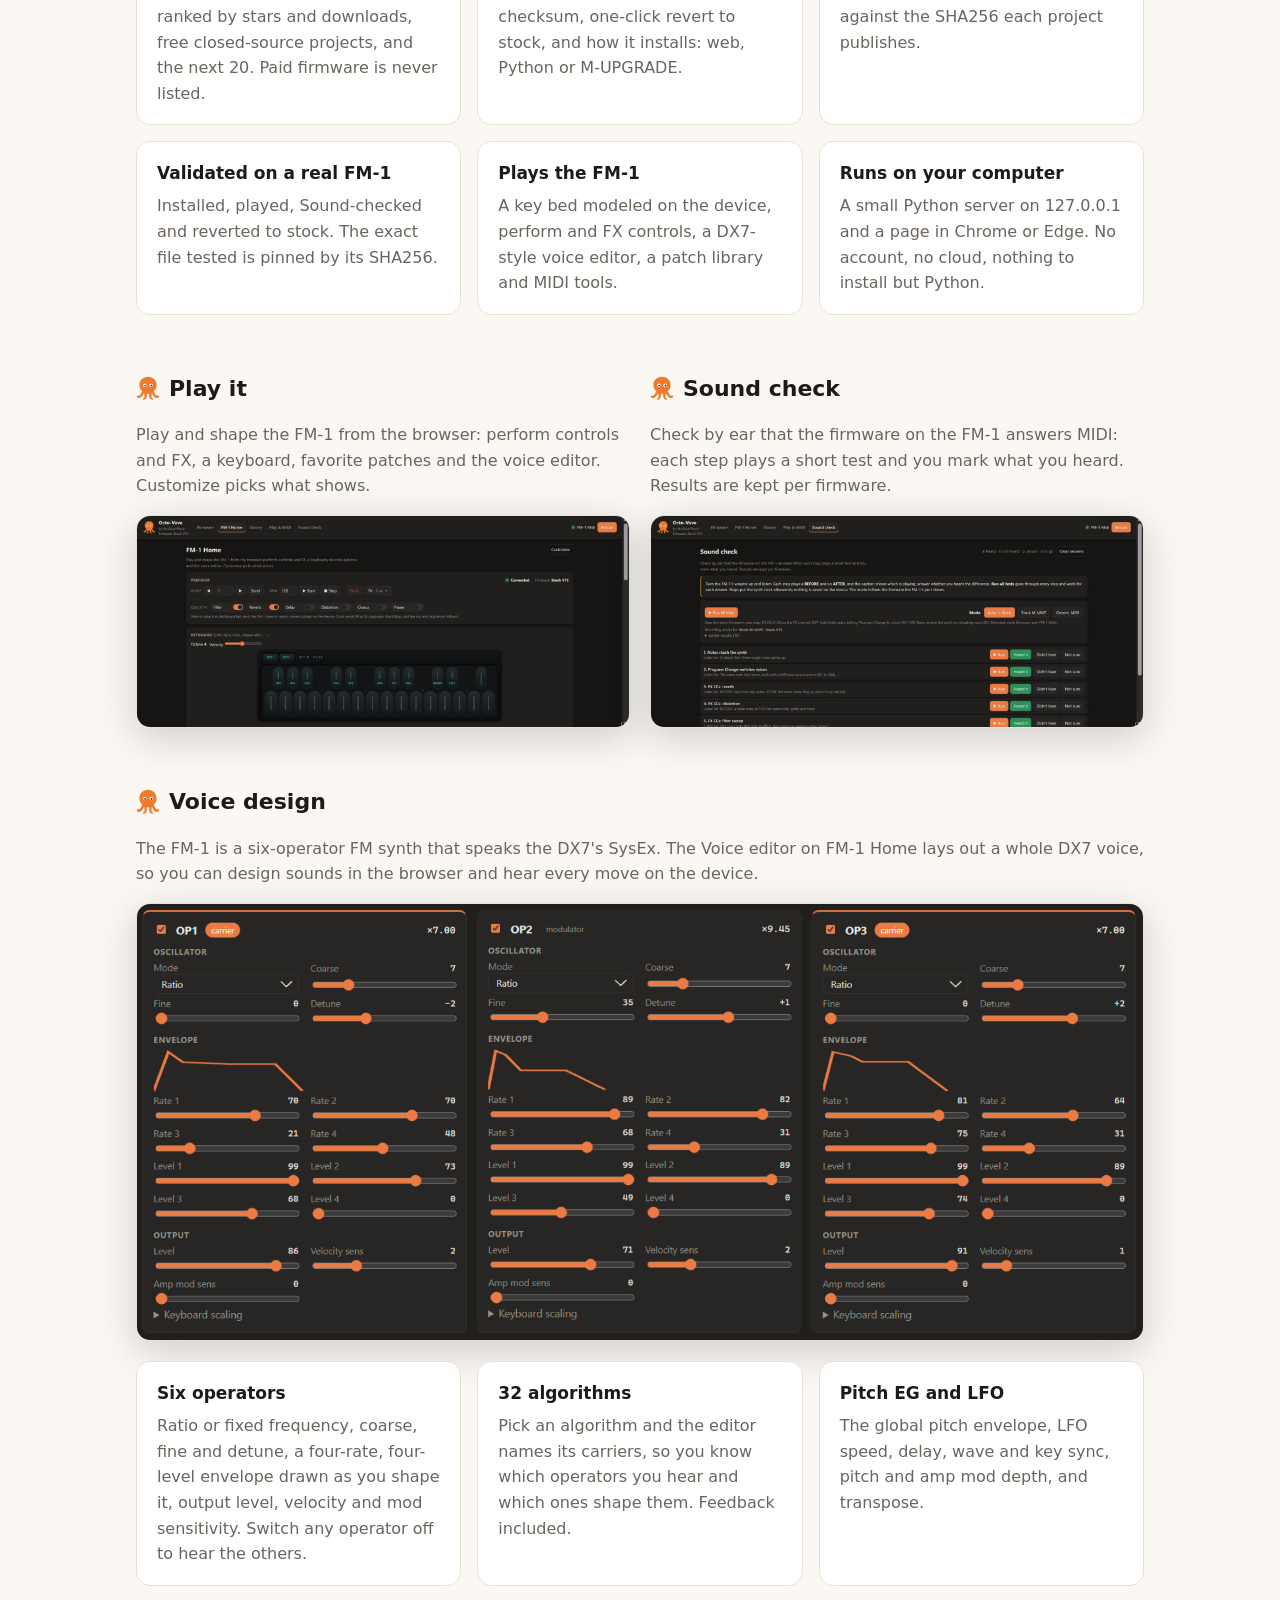
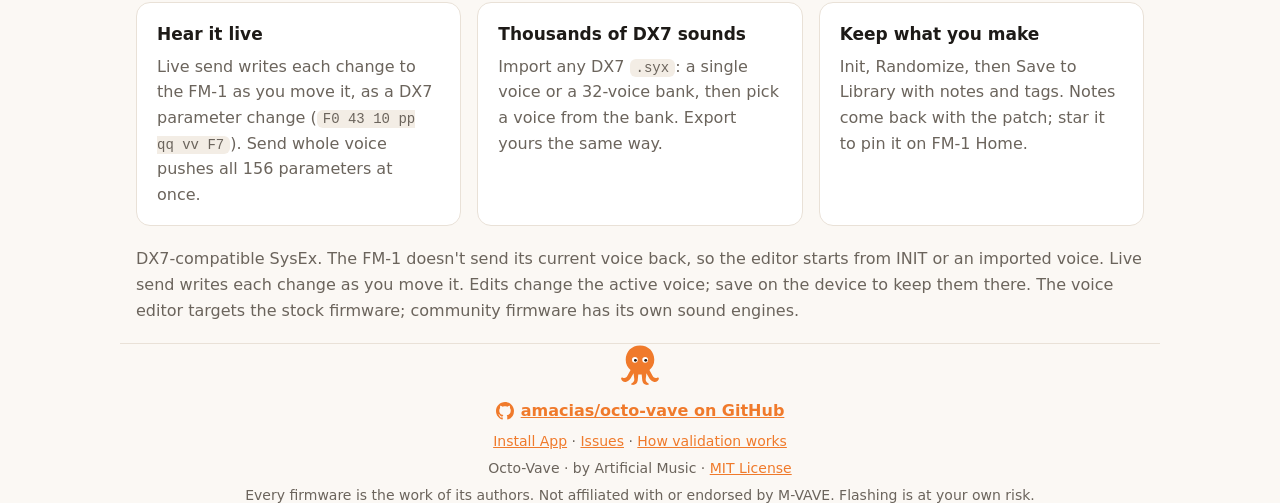
==== commit 1f9b353b: "Homepage: more room between sections, one heading size, boxed card groups - Space above every octopu" ====
--- a/docs/index.html
+++ b/docs/index.html
@@ -39,9 +39,9 @@
   .btn { display: inline-flex; align-items: center; gap: 8px; padding: 11px 20px; border-radius: 10px; font-weight: 600; text-decoration: none; border: 1px solid var(--line); color: var(--ink); background: var(--panel); }
   .btn.primary { background: var(--accent); color: var(--accent-ink); border-color: var(--accent); }
   .shot { display: block; width: 100%; border-radius: 14px; border: 1px solid var(--line); box-shadow: 0 10px 40px rgba(0,0,0,.18); }
-  section { padding: 36px 0; }
-  h2 { font-size: 26px; margin: 0 0 14px; display: flex; align-items: center; gap: 10px; }
-  h2 img { width: 28px; height: auto; }
+  section.wrap { padding-top: 52px; padding-bottom: 4px; }  /* room above each octopus heading (beats .wrap's padding) */
+  h2 { font-size: 22px; margin: 0 0 14px; display: flex; align-items: center; gap: 9px; }  /* every octopus heading: the app's page-title size */
+  h2 img { width: 24px; height: auto; }
   .grid { display: grid; grid-template-columns: repeat(auto-fit, minmax(min(280px, 100%), 1fr)); gap: 16px; }
   .card { background: var(--panel); border: 1px solid var(--line); border-radius: 14px; padding: 18px 20px; }
   .card h3 { margin: 0 0 6px; font-size: 17px; }
@@ -69,10 +69,9 @@
   @media (max-width: 560px) { .links a:not(.gh-link) { display: none; } }
   footer img { width: 40px; }
   /* firmware sections: the app's cards and lists (css/firmware.css) on this page's controls */
-  .fwsec { padding-top: 22px; }
-  .fwsec .fw-head { margin-bottom: 4px; }
-  .fwsec .fw-title { font-size: 22px; margin: 0; gap: 8px; }  /* the app's page title size */
-  .fwsec .fw-title img { width: 22px; }
+  section.wrap.fwsec { padding-top: 32px; }
+  .fwsec .lb-head { margin-bottom: 4px; }
+  .fwsec .lb-head h2 { margin: 0; }
   .fwsec .fw-status { font-size: 13px; }
   .fwsec .intro { color: var(--muted); font-size: 14px; margin: 0 0 4px; max-width: 80ch; }
   .fwsec .card { padding: 16px; border-radius: var(--radius); }  /* the app's card */
@@ -94,7 +93,7 @@
   .fwsec .row { display: flex; align-items: center; gap: 10px; flex-wrap: wrap; margin: 6px 0; }
   .fwsec .section-head { display: flex; justify-content: space-between; align-items: center; gap: 12px; flex-wrap: wrap; margin-bottom: 12px; }
   .fwsec .card h3 { font-size: 13px; text-transform: uppercase; letter-spacing: .06em; color: var(--muted); margin: 0; }
-  .fwsec .fw-legend-row { margin: 14px 0 -4px; }
+  .fwsec .fw-legend-row { margin: 12px 0 0; }
 </style>
 </head>
 <body>
@@ -120,8 +119,8 @@
 </header>
 
 <section class="wrap wide fwsec" id="leaderboard">
-  <div class="section-head fw-head">
-    <h2 class="fw-title"><img src="img/octo.svg" alt="">Firmware Leaderboard</h2>
+  <div class="section-head lb-head">
+    <h2><img src="img/octo.svg" alt="">Firmware Leaderboard</h2>
     <span class="muted fw-status" id="fwStatus">Loading the firmware list…</span>
   </div>
   <p class="intro">Stock, FM-1 Open and the top community projects. An orange octopus <img class="inline-octo" src="img/octo.svg" alt="orange octopus">
@@ -130,7 +129,7 @@
   <div class="live" id="fwMore"></div>
 </section>
 
-<section class="wrap" id="install">
+<section class="wrap wide" id="install">
   <h2><img src="img/octo.svg" alt="">Install the Full Featured App</h2>
   <ol class="steps">
       <li>Install <b>Python 3</b>. Nothing else: standard library only.</li>
@@ -254,7 +253,7 @@
 
   loadSnapshot().then((fw) => {
     $("fwStatus").textContent = `Updated nightly from GitHub and awesome-fm-1 · ${relTime(fw.generated_at)}`;
-    $("fwLive").replaceChildren(...fwSections(fw, null, { merged: true }).nodes);
+    $("fwLive").replaceChildren(...fwSections(fw, null, { merged: true, boxed: true }).nodes);
     // the app's cards below the leaderboard: Also Popular (from #13: the homepage shows 12 cards), then All Validated
     const dir = fwDirectory(fw, { from: 12 });
     if (dir) dir.id = "popular";
--- a/docs/css/firmware.css
+++ b/docs/css/firmware.css
@@ -54,6 +54,10 @@
 .local .f { display: flex; gap: 8px; align-items: center; padding: 3px 0; flex-wrap: wrap; }
 .local .sha { font: 11px var(--mono); color: var(--muted); flex: 1; }
 .dir, .val { margin-top: 22px; }
+/* homepage: Official and Community each in a card box (fwSections boxed) */
+.fw-group { margin-top: 14px; }
+.fw-group h3 .info { text-transform: none; cursor: help; font-weight: 400; }
+.fw-group .fw-card { background: var(--panel-2); }
 .dir-list { list-style: none; margin: 0; padding: 0; columns: 2 460px; column-gap: 36px; font-size: 13px; }
 .dir-list li { display: grid; grid-template-columns: 2.6em 1fr auto; gap: 8px; align-items: baseline; padding: 5px 0; border-bottom: 1px solid var(--line); break-inside: avoid; }
 .dir-rank { color: var(--muted); font: 12px var(--mono); }
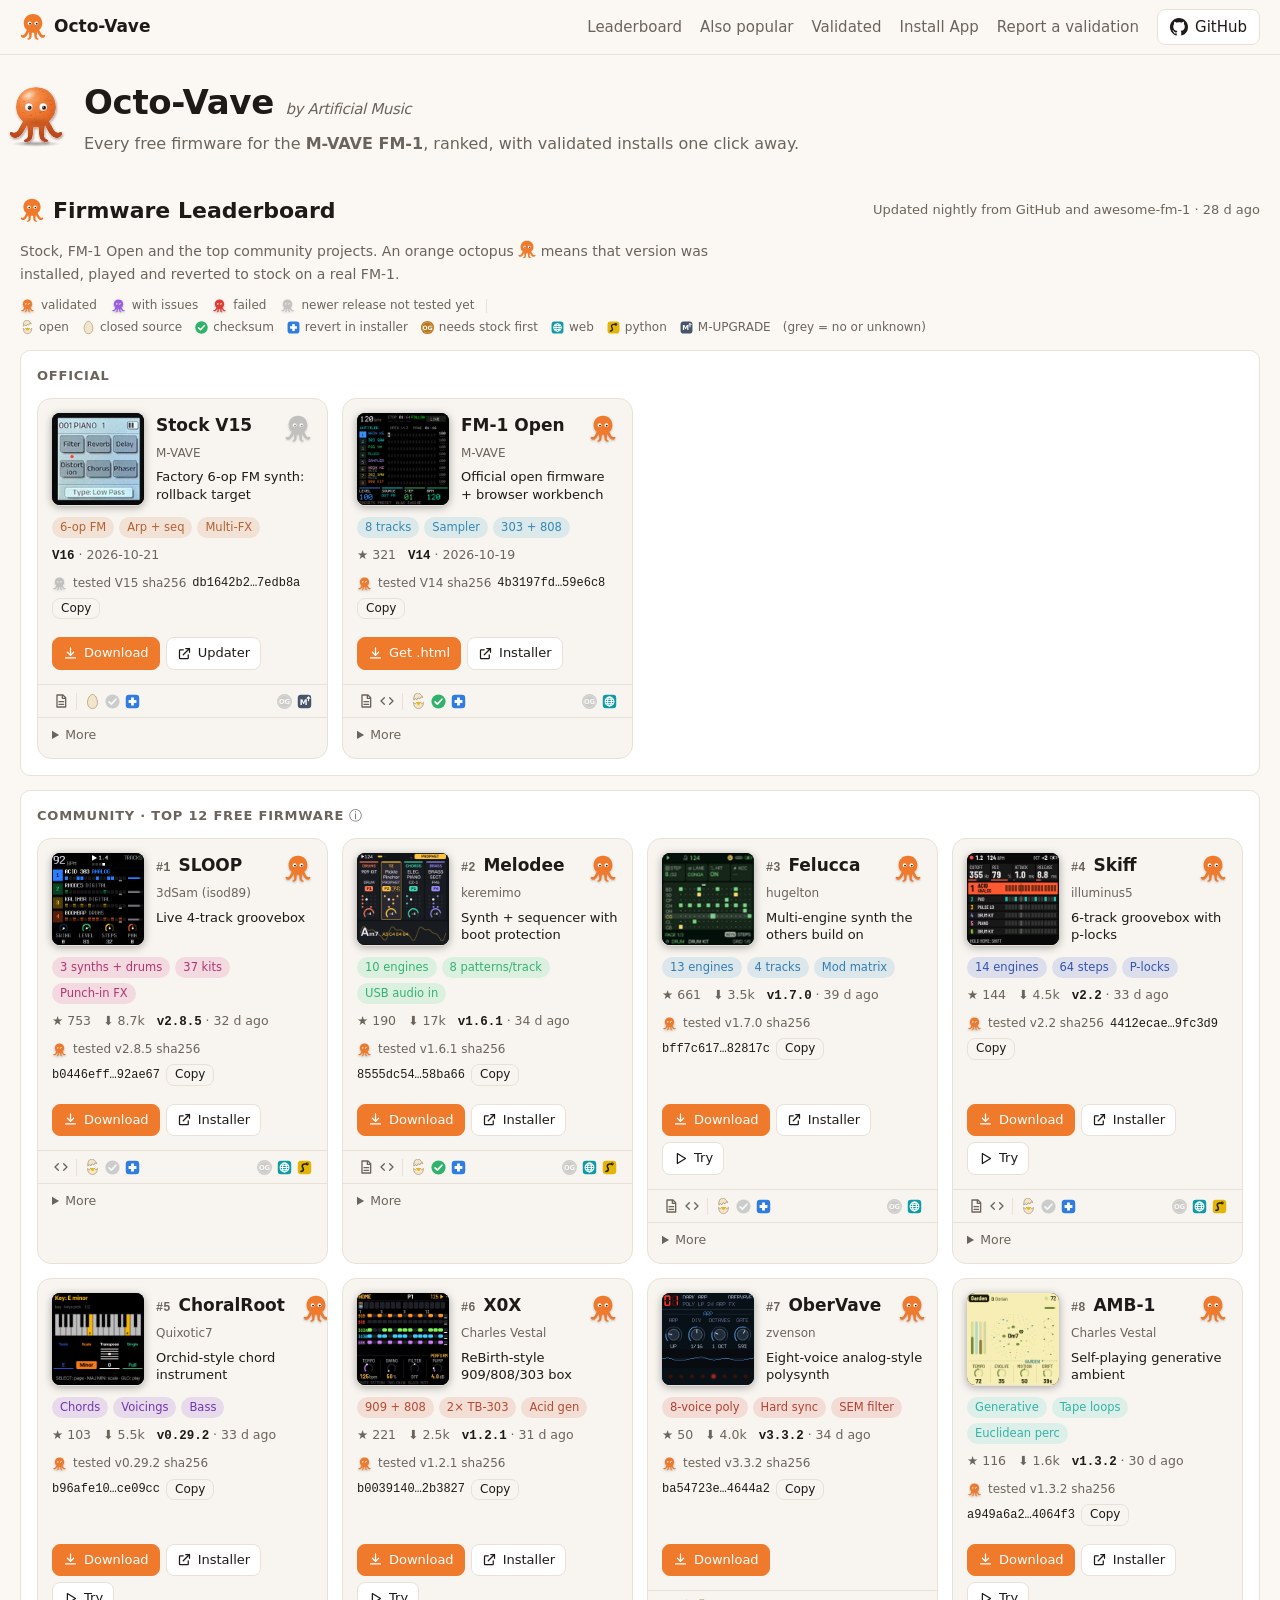
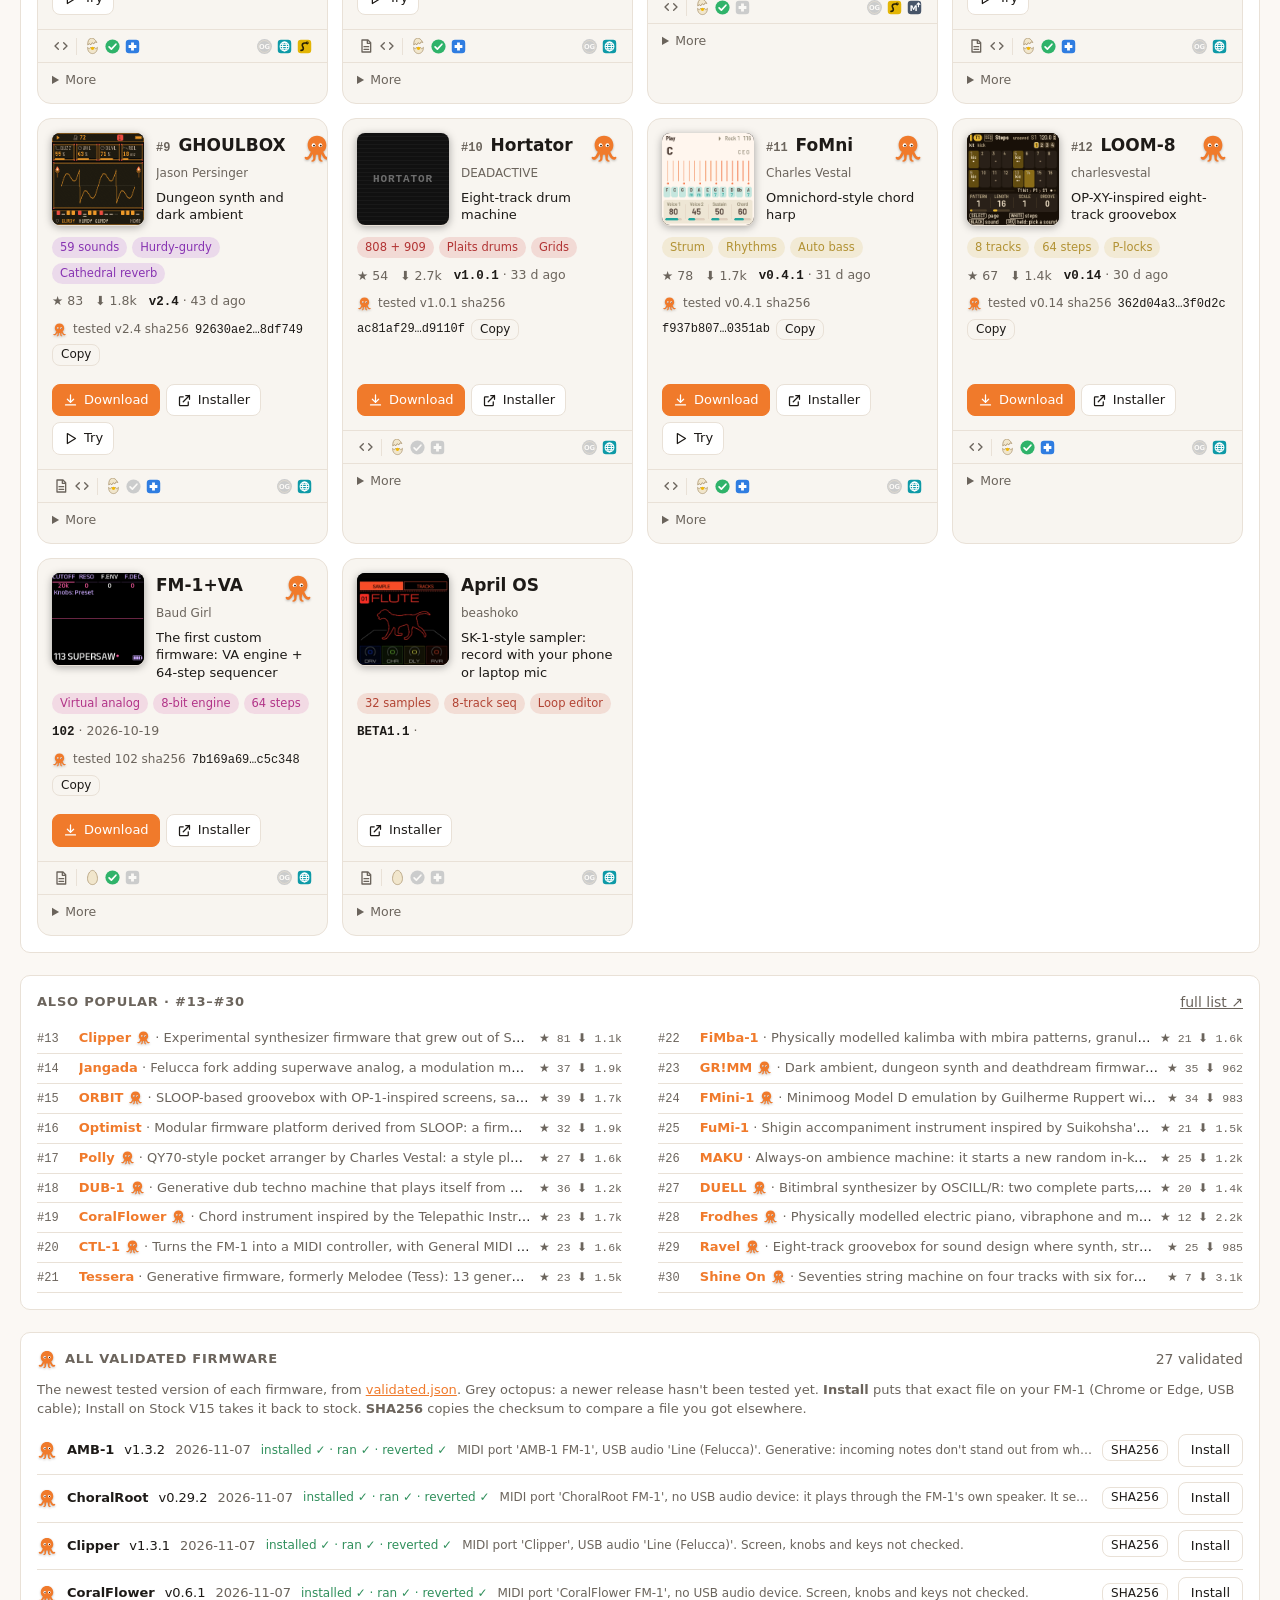
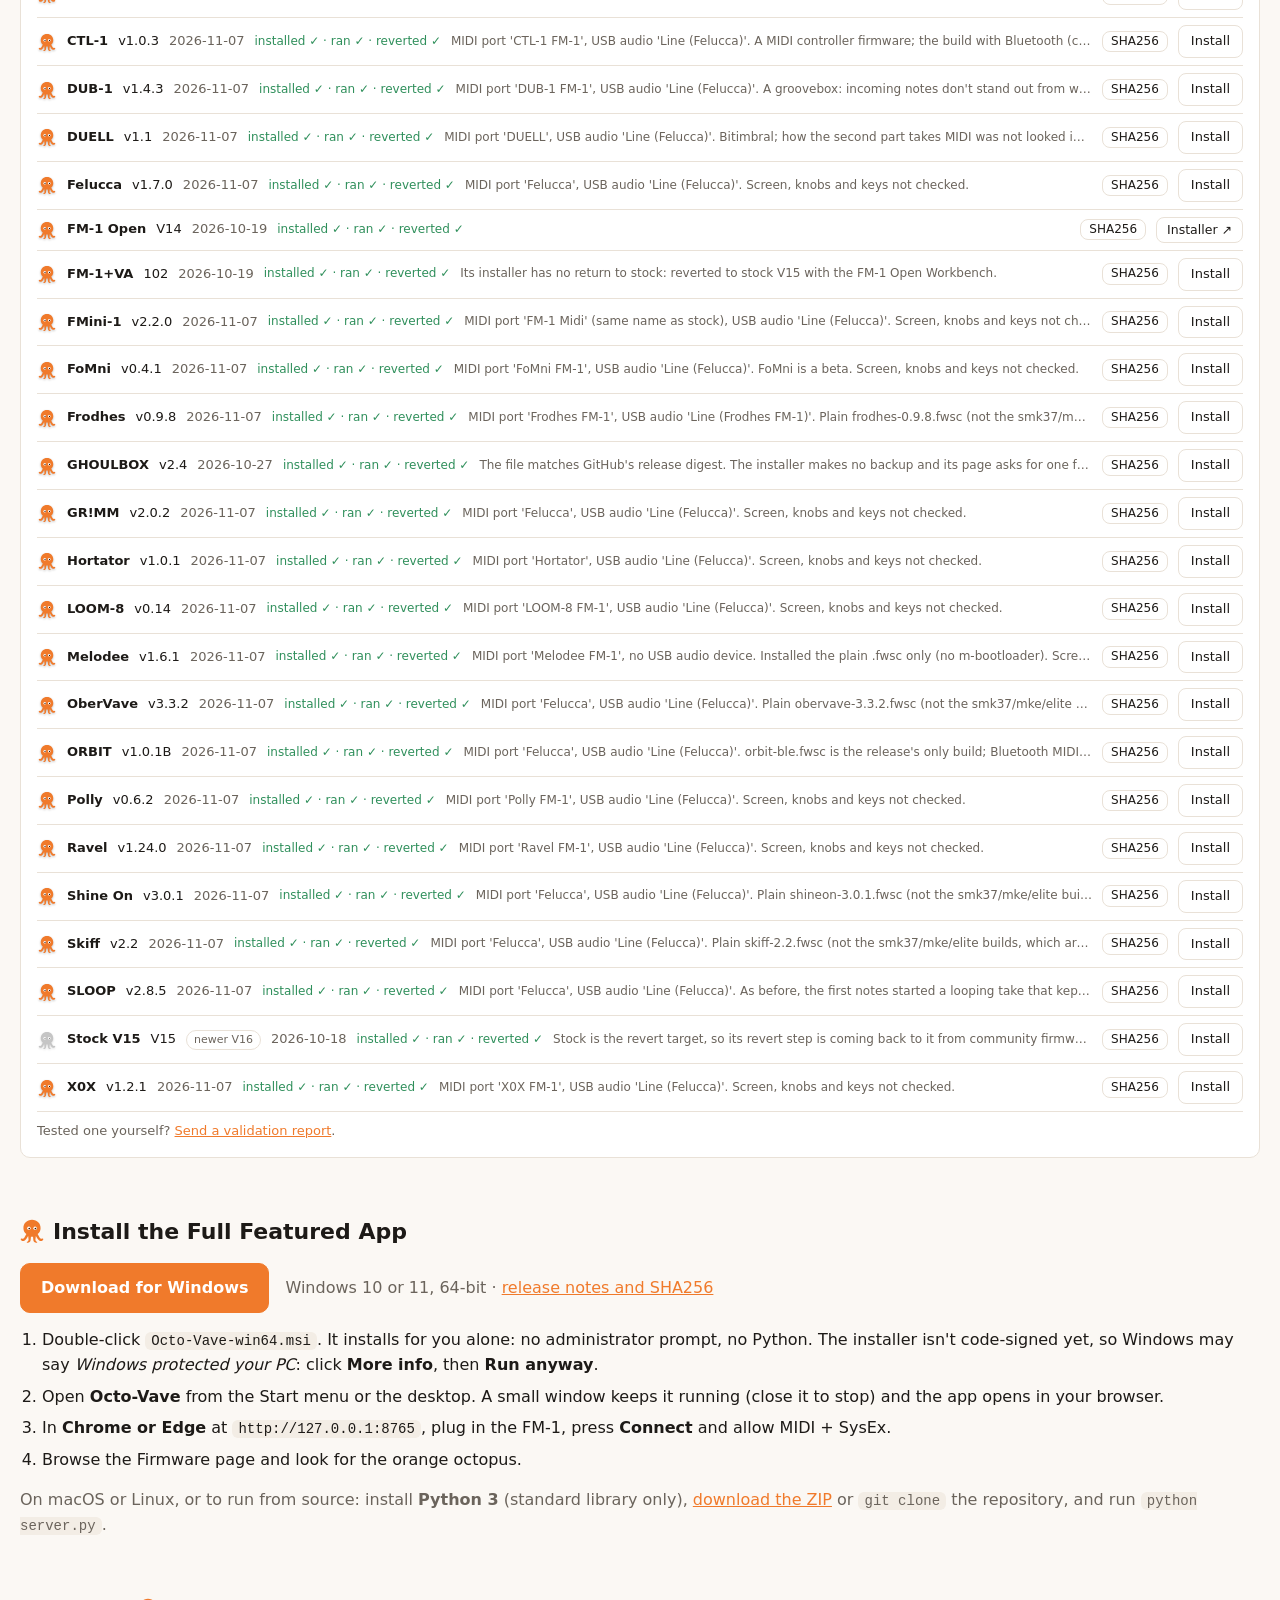
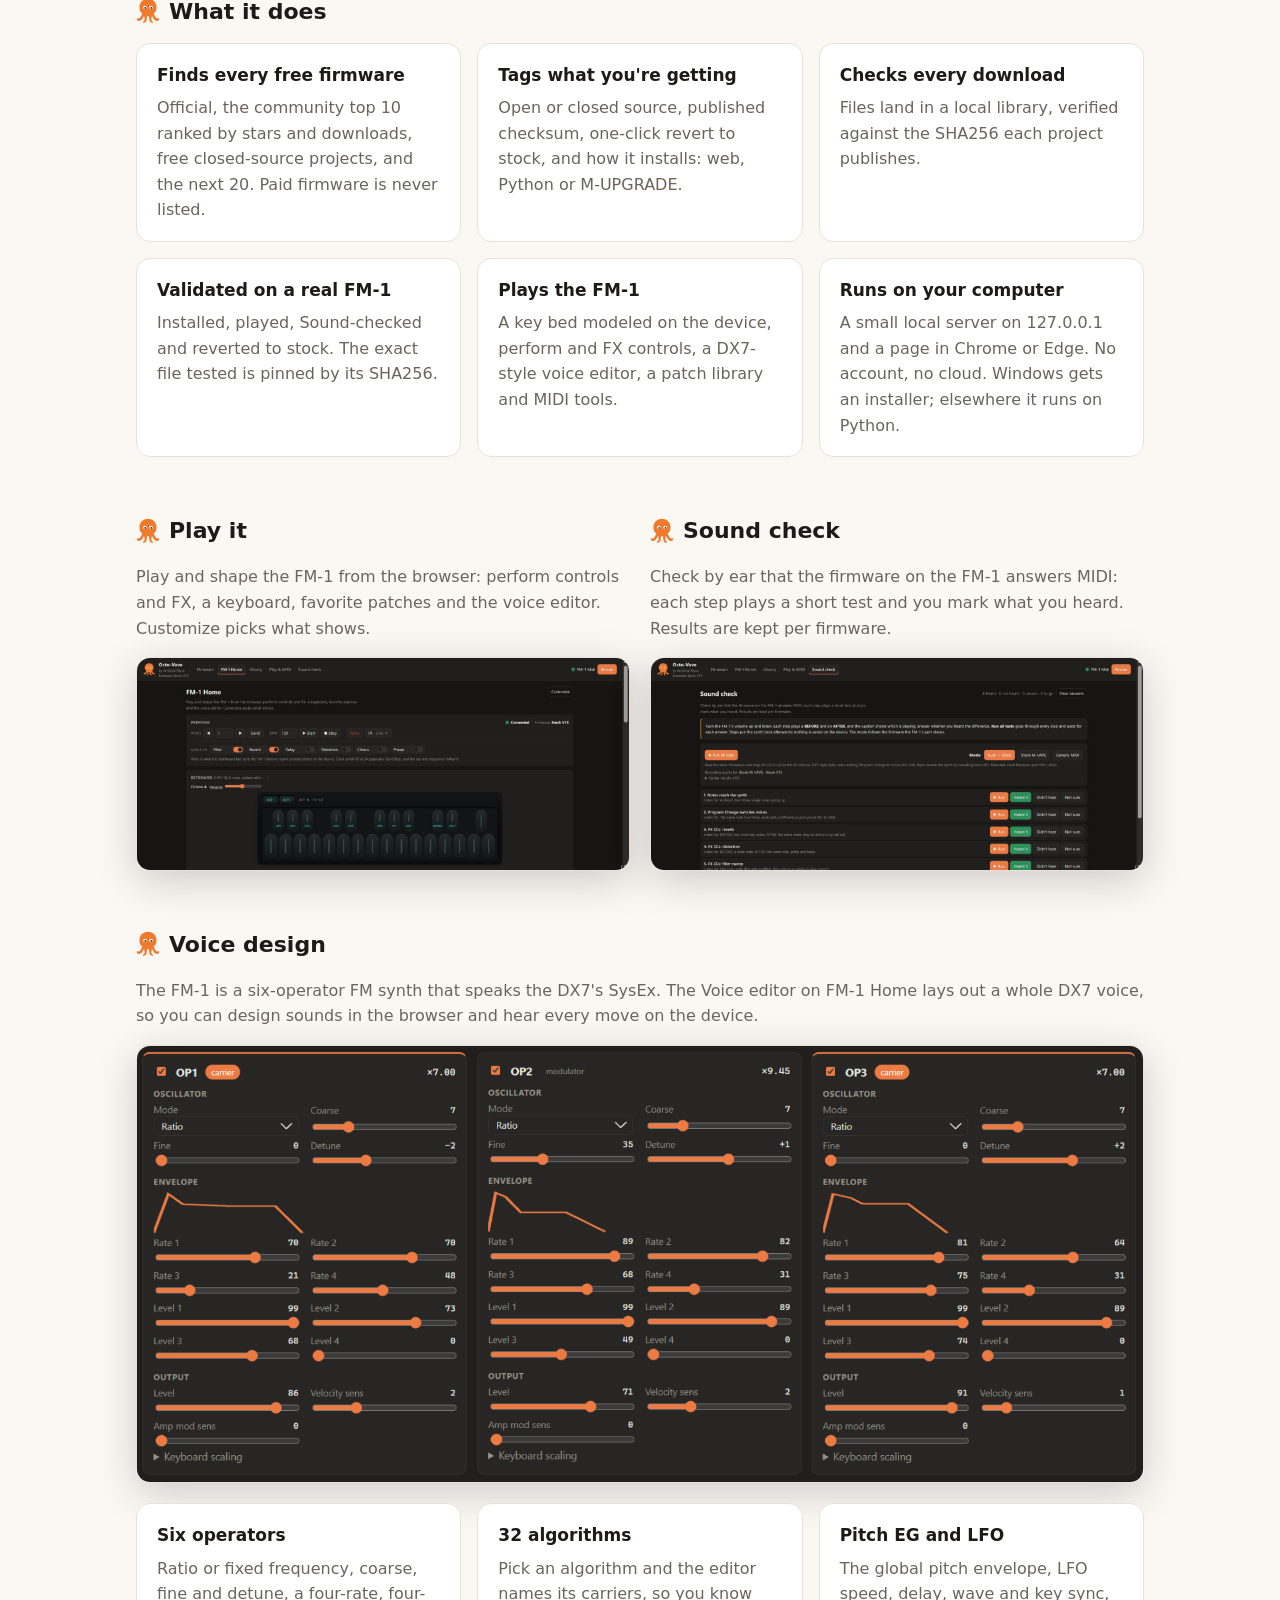
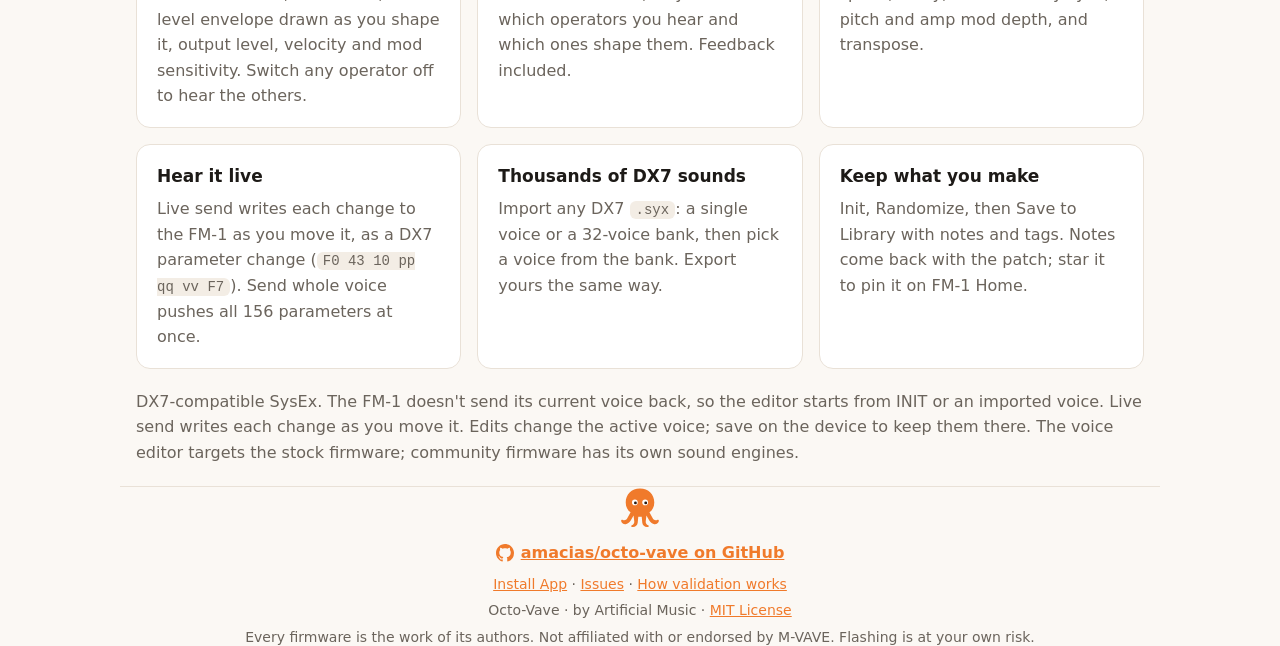
==== commit 85b9b2b7: "Windows installer (MSI), published as a GitHub release - tools/build_msi.py + packaging/setup_msi.py" ====
--- a/docs/index.html
+++ b/docs/index.html
@@ -1,268 +1,275 @@
-<!doctype html>
-<html lang="en">
-<head>
-<meta charset="utf-8">
-<meta name="viewport" content="width=device-width, initial-scale=1">
-<title>Octo-Vave · free firmware for the M-VAVE FM-1</title>
-<meta name="description" content="Every free firmware for the M-VAVE FM-1 pocket synth in one local app: found, ranked, downloaded with checksum checks, and validated on a real FM-1. Look for the orange octopus.">
-<meta property="og:title" content="Octo-Vave · free firmware for the M-VAVE FM-1">
-<meta property="og:description" content="Find, download, check and play every free FM-1 firmware. The orange octopus marks firmware tested on a real FM-1.">
-<meta property="og:image" content="img/firmware.jpg">
-<meta property="og:type" content="website">
-<link rel="icon" href="img/octo.svg" type="image/svg+xml">
-<link rel="stylesheet" href="css/firmware.css">
-<style>
-  :root {
-    --bg: #fbf8f4; --panel: #ffffff; --ink: #1d1a17; --muted: #6b645c; --line: #e9e1d7;
-    --accent: #F07A2B; --accent-ink: #fff; --code: #f3ede5;
-    --panel-2: #f8f5f0; --ok: #2f8f5b; --warn: #b7791f; --bad: #c0392b; --radius: 10px;
-    --mono: ui-monospace, "Cascadia Mono", Consolas, monospace;
-  }
-  @media (prefers-color-scheme: dark) {
-    :root:not([data-theme="light"]) {
-      --bg: #121110; --panel: #1b1a18; --ink: #efe9e2; --muted: #a39b91; --line: #2c2a27; --code: #24221f; --panel-2: #24221f;
-    }
-  }
-  :root[data-theme="dark"] { --bg: #121110; --panel: #1b1a18; --ink: #efe9e2; --muted: #a39b91; --line: #2c2a27; --code: #24221f; --panel-2: #24221f; }
-  * { box-sizing: border-box; }
-  body { margin: 0; background: var(--bg); color: var(--ink); font: 16px/1.6 system-ui, -apple-system, "Segoe UI", sans-serif; }
-  a { color: var(--accent); }
-  .wrap { max-width: 1040px; margin: 0 auto; padding: 0 16px; }
-  .wrap.wide { max-width: 1272px; }  /* firmware sections: room for 4 cards a row, as in the app */
-  html { scroll-behavior: smooth; scroll-padding-top: 70px; }  /* section links stop below the sticky top bar */
-  header.hero { display: flex; align-items: center; gap: 16px; padding: 20px 0 4px; }
-  .hero img.octo { width: 64px; height: auto; flex: none; filter: none; }  /* not the card octopus of css/firmware.css */
-  .hero h1 { font-size: clamp(26px, 4vw, 34px); margin: 0; letter-spacing: -.01em; }
-  .hero .by { color: var(--muted); font-style: italic; font-size: 15px; font-weight: 400; }
-  .hero .tag { font-size: 16px; margin: 2px 0 0; color: var(--muted); }
-  .cta { display: flex; gap: 12px; justify-content: center; flex-wrap: wrap; }
-  .btn { display: inline-flex; align-items: center; gap: 8px; padding: 11px 20px; border-radius: 10px; font-weight: 600; text-decoration: none; border: 1px solid var(--line); color: var(--ink); background: var(--panel); }
-  .btn.primary { background: var(--accent); color: var(--accent-ink); border-color: var(--accent); }
-  .shot { display: block; width: 100%; border-radius: 14px; border: 1px solid var(--line); box-shadow: 0 10px 40px rgba(0,0,0,.18); }
-  section.wrap { padding-top: 52px; padding-bottom: 4px; }  /* room above each octopus heading (beats .wrap's padding) */
-  h2 { font-size: 22px; margin: 0 0 14px; display: flex; align-items: center; gap: 9px; }  /* every octopus heading: the app's page-title size */
-  h2 img { width: 24px; height: auto; }
-  .grid { display: grid; grid-template-columns: repeat(auto-fit, minmax(min(280px, 100%), 1fr)); gap: 16px; }
-  .card { background: var(--panel); border: 1px solid var(--line); border-radius: 14px; padding: 18px 20px; }
-  .card h3 { margin: 0 0 6px; font-size: 17px; }
-  .card p { margin: 0; color: var(--muted); }
-  ol.steps { padding-left: 22px; margin: 0; }
-  ol.steps li { margin: 6px 0; }
-  code, pre { font: 14px ui-monospace, SFMono-Regular, Consolas, monospace; background: var(--code); border-radius: 6px; }
-  code { padding: 1px 6px; }
-  pre { padding: 12px 14px; overflow-x: auto; }
-  .muted { color: var(--muted); }
-  .inline-octo { width: 18px; vertical-align: -3px; }
-  .two { display: grid; grid-template-columns: repeat(auto-fit, minmax(min(420px, 100%), 1fr)); gap: 20px; align-items: start; }
-  footer { padding: 36px 0 56px; text-align: center; color: var(--muted); font-size: 14px; line-height: 1.9; border-top: 1px solid var(--line); margin-top: 24px; }
-  footer .gh-link { font-size: 16px; font-weight: 600; }
-  .topbar { position: sticky; top: 0; z-index: 10; background: color-mix(in srgb, var(--bg) 88%, transparent); backdrop-filter: blur(8px); border-bottom: 1px solid var(--line); }
-  .topbar-in { display: flex; align-items: center; justify-content: space-between; gap: 12px; height: 54px; }
-  .brand { display: inline-flex; align-items: center; gap: 8px; font-weight: 700; color: var(--ink); text-decoration: none; font-size: 17px; }
-  .brand img { width: 26px; }
-  .links { display: flex; align-items: center; gap: 18px; font-size: 15px; }
-  .links a { color: var(--muted); text-decoration: none; }
-  .links a:hover { color: var(--ink); }
-  .links a.gh-link { color: var(--ink); border: 1px solid var(--line); border-radius: 8px; padding: 5px 12px; background: var(--panel); }
-  .gh-link { display: inline-flex; align-items: center; gap: 7px; }
-  .gh { width: 18px; height: 18px; }
-  @media (max-width: 560px) { .links a:not(.gh-link) { display: none; } }
-  footer img { width: 40px; }
-  /* firmware sections: the app's cards and lists (css/firmware.css) on this page's controls */
-  section.wrap.fwsec { padding-top: 32px; }
-  .fwsec .lb-head { margin-bottom: 4px; }
-  .fwsec .lb-head h2 { margin: 0; }
-  .fwsec .fw-status { font-size: 13px; }
-  .fwsec .intro { color: var(--muted); font-size: 14px; margin: 0 0 4px; max-width: 80ch; }
-  .fwsec .card { padding: 16px; border-radius: var(--radius); }  /* the app's card */
-  .fwsec .card .val-intro, .fwsec .card .val-foot { font-size: 13px; color: var(--muted); margin: 0 0 8px; }
-  .fwsec .card .val-foot { margin: 10px 0 0; }
-  .fwsec .live { font-size: 14px; line-height: 1.45; }  /* the app's type size, so they lay out as on the Firmware page */
-  .fwsec .live code { background: none; padding: 0; }
-  .fwsec .btn { font-weight: 500; border-radius: 8px; gap: 6px; }
-  .fwsec .btn.ghost { background: none; }
-  .fwsec button { font: inherit; padding: 6px 12px; border-radius: 8px; border: 1px solid var(--line); background: var(--panel-2); color: var(--ink); cursor: pointer; }
-  .fwsec button.ghost { background: none; }
-  .fwsec button:hover, .fwsec .btn:hover { border-color: var(--muted); }
-  .fwsec .mini-btn { padding: 1px 8px; font-size: 12px; }
-  .fwsec .ic { width: 15px; height: 15px; fill: none; stroke: currentColor; stroke-width: 2; stroke-linecap: round; stroke-linejoin: round; flex: none; }
-  .fwsec .badge { font-size: 11px; padding: 2px 8px; border-radius: 999px; background: var(--panel-2); border: 1px solid var(--line); color: var(--muted); }
-  .fwsec .badge.ok { color: var(--ok); border-color: var(--ok); }
-  .fwsec .badge.warn { color: var(--warn); border-color: var(--warn); }
-  .fwsec .badge.bad { color: var(--bad); border-color: var(--bad); }
-  .fwsec .row { display: flex; align-items: center; gap: 10px; flex-wrap: wrap; margin: 6px 0; }
-  .fwsec .section-head { display: flex; justify-content: space-between; align-items: center; gap: 12px; flex-wrap: wrap; margin-bottom: 12px; }
-  .fwsec .card h3 { font-size: 13px; text-transform: uppercase; letter-spacing: .06em; color: var(--muted); margin: 0; }
-  .fwsec .fw-legend-row { margin: 12px 0 0; }
-</style>
-</head>
-<body>
-<nav class="topbar">
-  <div class="wrap wide topbar-in">
-    <a class="brand" href="#top"><img src="img/octo.svg" alt="">Octo-Vave</a>
-    <div class="links">
-      <a href="#leaderboard">Leaderboard</a>
-      <a href="#popular">Also popular</a>
-      <a href="#validated">Validated</a>
-      <a href="#install">Install App</a>
-      <a href="https://github.com/amacias/octo-vave/issues/new?template=validation-report.yml">Report a validation</a>
-      <a class="gh-link" href="https://github.com/amacias/octo-vave"><svg class="gh" viewBox="0 0 16 16" aria-hidden="true"><path fill="currentColor" d="M8 0C3.58 0 0 3.58 0 8c0 3.54 2.29 6.53 5.47 7.59.4.07.55-.17.55-.38 0-.19-.01-.82-.01-1.49-2.01.37-2.53-.49-2.69-.94-.09-.23-.48-.94-.82-1.13-.28-.15-.68-.52-.01-.53.63-.01 1.08.58 1.23.82.72 1.21 1.87.87 2.33.66.07-.52.28-.87.51-1.07-1.78-.2-3.64-.89-3.64-3.95 0-.87.31-1.59.82-2.15-.08-.2-.36-1.02.08-2.12 0 0 .67-.21 2.2.82.64-.18 1.32-.27 2-.27.68 0 1.36.09 2 .27 1.53-1.04 2.2-.82 2.2-.82.44 1.1.16 1.92.08 2.12.51.56.82 1.27.82 2.15 0 3.07-1.87 3.75-3.65 3.95.29.25.54.73.54 1.48 0 1.07-.01 1.93-.01 2.2 0 .21.15.46.55.38A8.013 8.013 0 0016 8c0-4.42-3.58-8-8-8z"/></svg>GitHub</a>
-    </div>
-  </div>
-</nav>
-<header class="hero wrap wide" id="top">
-  <img class="octo" src="img/octo-hero.svg" alt="Octo-Vave: an orange octopus">
-  <div>
-    <h1>Octo-Vave <span class="by">by Artificial Music</span></h1>
-    <p class="tag">Every free firmware for the <b>M-VAVE FM-1</b>, ranked, with validated installs one click away.</p>
-  </div>
-</header>
-
-<section class="wrap wide fwsec" id="leaderboard">
-  <div class="section-head lb-head">
-    <h2><img src="img/octo.svg" alt="">Firmware Leaderboard</h2>
-    <span class="muted fw-status" id="fwStatus">Loading the firmware list…</span>
-  </div>
-  <p class="intro">Stock, FM-1 Open and the top community projects. An orange octopus <img class="inline-octo" src="img/octo.svg" alt="orange octopus">
-    means that version was installed, played and reverted to stock on a real FM-1.</p>
-  <div class="live" id="fwLive"></div>
-  <div class="live" id="fwMore"></div>
-</section>
-
-<section class="wrap wide" id="install">
-  <h2><img src="img/octo.svg" alt="">Install the Full Featured App</h2>
-  <ol class="steps">
-      <li>Install <b>Python 3</b>. Nothing else: standard library only.</li>
-      <li><a href="https://github.com/amacias/octo-vave/archive/refs/heads/main.zip">Download the ZIP</a> and unzip it, or <code>git clone</code> the repository.</li>
-      <li>Run <code>python server.py</code> (Windows: double-click <code>start.cmd</code>).</li>
-      <li>In <b>Chrome or Edge</b> at <code>http://127.0.0.1:8765</code>, plug in the FM-1, press <b>Connect</b> and allow MIDI + SysEx.</li>
-      <li>Browse the Firmware page and look for the orange octopus.</li>
-  </ol>
-</section>
-
-<section class="wrap" id="about">
-  <h2><img src="img/octo.svg" alt="">What it does</h2>
-  <div class="grid">
-    <div class="card"><h3>Finds every free firmware</h3><p>Official, the community top 10 ranked by stars and downloads, free closed-source projects, and the next 20. Paid firmware is never listed.</p></div>
-    <div class="card"><h3>Tags what you're getting</h3><p>Open or closed source, published checksum, one-click revert to stock, and how it installs: web, Python or M-UPGRADE.</p></div>
-    <div class="card"><h3>Checks every download</h3><p>Files land in a local library, verified against the SHA256 each project publishes.</p></div>
-    <div class="card"><h3>Validated on a real FM-1</h3><p>Installed, played, Sound-checked and reverted to stock. The exact file tested is pinned by its SHA256.</p></div>
-    <div class="card"><h3>Plays the FM-1</h3><p>A key bed modeled on the device, perform and FX controls, a DX7-style voice editor, a patch library and MIDI tools.</p></div>
-    <div class="card"><h3>Runs on your computer</h3><p>A small Python server on 127.0.0.1 and a page in Chrome or Edge. No account, no cloud, nothing to install but Python.</p></div>
-  </div>
-</section>
-
-<section class="wrap two">
-  <div><h2><img src="img/octo.svg" alt="">Play it</h2><p class="muted">Play and shape the FM-1 from the browser: perform controls and FX, a keyboard, favorite patches and the voice editor. Customize picks what shows.</p><img class="shot" src="img/home.jpg" alt="FM-1 Home: perform controls and the FM-1 key bed"></div>
-  <div><h2><img src="img/octo.svg" alt="">Sound check</h2><p class="muted">Check by ear that the firmware on the FM-1 answers MIDI: each step plays a short test and you mark what you heard. Results are kept per firmware.</p><img class="shot" src="img/sound-check.jpg" alt="Sound check: guided listening tests"></div>
-</section>
-
-<section class="wrap">
-  <h2><img src="img/octo.svg" alt="">Voice design</h2>
-  <p class="muted">The FM-1 is a six-operator FM synth that speaks the DX7's SysEx. The Voice editor on FM-1 Home lays out
-    a whole DX7 voice, so you can design sounds in the browser and hear every move on the device.</p>
-  <img class="shot" src="img/voice-operators.png" alt="Operators 1 to 3 of a randomized voice: oscillator settings, envelope graphs, rates, levels and output">
-  <div class="grid" style="margin: 20px 0">
-    <div class="card"><h3>Six operators</h3><p>Ratio or fixed frequency, coarse, fine and detune, a four-rate, four-level envelope drawn as you shape it, output level, velocity and mod sensitivity. Switch any operator off to hear the others.</p></div>
-    <div class="card"><h3>32 algorithms</h3><p>Pick an algorithm and the editor names its carriers, so you know which operators you hear and which ones shape them. Feedback included.</p></div>
-    <div class="card"><h3>Pitch EG and LFO</h3><p>The global pitch envelope, LFO speed, delay, wave and key sync, pitch and amp mod depth, and transpose.</p></div>
-    <div class="card"><h3>Hear it live</h3><p>Live send writes each change to the FM-1 as you move it, as a DX7 parameter change (<code>F0 43 10 pp qq vv F7</code>). Send whole voice pushes all 156 parameters at once.</p></div>
-    <div class="card"><h3>Thousands of DX7 sounds</h3><p>Import any DX7 <code>.syx</code>: a single voice or a 32-voice bank, then pick a voice from the bank. Export yours the same way.</p></div>
-    <div class="card"><h3>Keep what you make</h3><p>Init, Randomize, then Save to Library with notes and tags. Notes come back with the patch; star it to pin it on FM-1 Home.</p></div>
-  </div>
-  <p class="muted">DX7-compatible SysEx. The FM-1 doesn't send its current voice back, so the editor starts from INIT or an imported voice.
-    Live send writes each change as you move it. Edits change the active voice; save on the device to keep them there.
-    The voice editor targets the stock firmware; community firmware has its own sound engines.</p>
-</section>
-
-<footer class="wrap">
-  <img src="img/octo.svg" alt=""><br>
-  <a class="gh-link" href="https://github.com/amacias/octo-vave"><svg class="gh" viewBox="0 0 16 16" aria-hidden="true"><path fill="currentColor" d="M8 0C3.58 0 0 3.58 0 8c0 3.54 2.29 6.53 5.47 7.59.4.07.55-.17.55-.38 0-.19-.01-.82-.01-1.49-2.01.37-2.53-.49-2.69-.94-.09-.23-.48-.94-.82-1.13-.28-.15-.68-.52-.01-.53.63-.01 1.08.58 1.23.82.72 1.21 1.87.87 2.33.66.07-.52.28-.87.51-1.07-1.78-.2-3.64-.89-3.64-3.95 0-.87.31-1.59.82-2.15-.08-.2-.36-1.02.08-2.12 0 0 .67-.21 2.2.82.64-.18 1.32-.27 2-.27.68 0 1.36.09 2 .27 1.53-1.04 2.2-.82 2.2-.82.44 1.1.16 1.92.08 2.12.51.56.82 1.27.82 2.15 0 3.07-1.87 3.75-3.65 3.95.29.25.54.73.54 1.48 0 1.07-.01 1.93-.01 2.2 0 .21.15.46.55.38A8.013 8.013 0 0016 8c0-4.42-3.58-8-8-8z"/></svg>amacias/octo-vave on GitHub</a><br>
-  <span class="foot-links"><a href="#install">Install App</a> ·
-    <a href="https://github.com/amacias/octo-vave/issues">Issues</a> · <a href="https://github.com/amacias/octo-vave/blob/main/VALIDATION.md">How validation works</a></span><br>
-  Octo-Vave · by Artificial Music · <a href="https://github.com/amacias/octo-vave/blob/main/LICENSE">MIT License</a><br>
-  Every firmware is the work of its authors. Not affiliated with or endorsed by M-VAVE. Flashing is at your own risk.
-</footer>
-
-<script type="module">
-  // The Firmware section renders with the app's own card code (js/fwcards.js, a copy of web/fwcards.js)
-  // from the nightly snapshot docs/data/firmware.json (tools/fm1_site.py). Read from the repository
-  // first, so a new snapshot shows before Pages republishes; this site's own copy is the fallback.
-  import { h, fwSections, fwDirectory, validatedSection, relTime, copySha, verKey }
-    from "./js/fwcards.js";
-  import { installAction } from "./js/fm1flash.js";
-  const SNAPSHOTS = ["https://raw.githubusercontent.com/amacias/octo-vave/main/docs/data/firmware.json", "data/firmware.json"];
-  const $ = (id) => document.getElementById(id);
-
-  async function loadSnapshot() {
-    for (const url of SNAPSHOTS) {
-      try {
-        const r = await fetch(url, { cache: "no-cache" });
-        if (r.ok) return await r.json();
-      } catch {}
-    }
-    throw new Error("no snapshot");
-  }
-
-  // The app's "All Validated Firmware" card; the homepage adds the SHA256 copy and Install to each line.
-  function validatedCard(fw) {
-    const link = (href, text) => h("a", { href, text });
-    const card = validatedSection(fw, (v) => {
-      const copy = v.sha256 && h("button", { class: "ghost mini-btn copy", text: "SHA256", title: `Copy the full SHA256 of ${v.file || "the tested file"}:
-${v.sha256}` });
-      if (copy) copy.onclick = () => copySha(v, copy);
-      return [copy, installAction(v, installOpts(fw, v))];
-    }, {
-      note: h("p", { class: "val-intro" }, "The newest tested version of each firmware, from ",
-        link("https://github.com/amacias/octo-vave/blob/main/firmware/validated.json", "validated.json"),
-        ". Grey octopus: a newer release hasn't been tested yet. ", h("b", { text: "Install" }),
-        " puts that exact file on your FM-1 (Chrome or Edge, USB cable); Install on Stock V15 takes it back to stock. ",
-        h("b", { text: "SHA256" }), " copies the checksum to compare a file you got elsewhere."),
-      foot: h("p", { class: "val-foot" }, "Tested one yourself? ",
-        link("https://github.com/amacias/octo-vave/issues/new?template=validation-report.yml", "Send a validation report"), "."),
-    });
-    card.id = "validated";
-    return card;
-  }
-
-  // Install button: the browser flashes the validated file over Web MIDI (js/fm1flash.js). Most hosts
-  // don't let another site fetch their files, so the user downloads it and drops it in; the dialog
-  // checks its SHA256 against the record either way.
-  function installOpts(fw, v) {
-    const f = fw.catalog.find((c) => c.id === v.id) || { id: v.id, name: v.id };
-    const rel = fw.releases?.sources?.[v.id]?.releases?.find((r) => verKey(r.version) === verKey(v.version));
-    const asset = rel?.assets?.find((a) => a.name === v.file);
-    let access = null;
-    return {
-      name: f.name, isStock: f.id === "official", installUrl: f.links?.install, downloadUrl: asset?.url || rel?.url,
-      async getAccess() {
-        if (!navigator.requestMIDIAccess) throw new Error("This browser has no Web MIDI. Use Chrome or Edge on a computer.");
-        try { access = access || await navigator.requestMIDIAccess({ sysex: true }); }
-        catch { throw new Error("MIDI access with SysEx was blocked. Allow it for this page (the icon in the address bar) and try again."); }
-        return access;
-      },
-      async getFile() {
-        if (!asset) return null;
-        try {
-          const r = await fetch(asset.url);
-          return r.ok ? new Uint8Array(await r.arrayBuffer()) : null;
-        } catch { return null; }
-      },
-    };
-  }
-
-  loadSnapshot().then((fw) => {
-    $("fwStatus").textContent = `Updated nightly from GitHub and awesome-fm-1 · ${relTime(fw.generated_at)}`;
-    $("fwLive").replaceChildren(...fwSections(fw, null, { merged: true, boxed: true }).nodes);
-    // the app's cards below the leaderboard: Also Popular (from #13: the homepage shows 12 cards), then All Validated
-    const dir = fwDirectory(fw, { from: 12 });
-    if (dir) dir.id = "popular";
-    $("fwMore").replaceChildren(dir || "", validatedCard(fw));
-  }).catch(() => {
-    $("fwStatus").replaceChildren("Couldn't load the firmware list here; see ",
-      h("a", { href: "https://github.com/amacias/octo-vave/blob/main/firmware/catalog.json", text: "catalog.json" }), " and ",
-      h("a", { href: "https://github.com/amacias/octo-vave/blob/main/firmware/validated.json", text: "validated.json" }), ".");
-  });
-</script>
-</body>
-</html>
+<!doctype html>
+<html lang="en">
+<head>
+<meta charset="utf-8">
+<meta name="viewport" content="width=device-width, initial-scale=1">
+<title>Octo-Vave · free firmware for the M-VAVE FM-1</title>
+<meta name="description" content="Every free firmware for the M-VAVE FM-1 pocket synth in one local app: found, ranked, downloaded with checksum checks, and validated on a real FM-1. Look for the orange octopus.">
+<meta property="og:title" content="Octo-Vave · free firmware for the M-VAVE FM-1">
+<meta property="og:description" content="Find, download, check and play every free FM-1 firmware. The orange octopus marks firmware tested on a real FM-1.">
+<meta property="og:image" content="img/firmware.jpg">
+<meta property="og:type" content="website">
+<link rel="icon" href="img/octo.svg" type="image/svg+xml">
+<link rel="stylesheet" href="css/firmware.css">
+<style>
+  :root {
+    --bg: #fbf8f4; --panel: #ffffff; --ink: #1d1a17; --muted: #6b645c; --line: #e9e1d7;
+    --accent: #F07A2B; --accent-ink: #fff; --code: #f3ede5;
+    --panel-2: #f8f5f0; --ok: #2f8f5b; --warn: #b7791f; --bad: #c0392b; --radius: 10px;
+    --mono: ui-monospace, "Cascadia Mono", Consolas, monospace;
+  }
+  @media (prefers-color-scheme: dark) {
+    :root:not([data-theme="light"]) {
+      --bg: #121110; --panel: #1b1a18; --ink: #efe9e2; --muted: #a39b91; --line: #2c2a27; --code: #24221f; --panel-2: #24221f;
+    }
+  }
+  :root[data-theme="dark"] { --bg: #121110; --panel: #1b1a18; --ink: #efe9e2; --muted: #a39b91; --line: #2c2a27; --code: #24221f; --panel-2: #24221f; }
+  * { box-sizing: border-box; }
+  body { margin: 0; background: var(--bg); color: var(--ink); font: 16px/1.6 system-ui, -apple-system, "Segoe UI", sans-serif; }
+  a { color: var(--accent); }
+  .wrap { max-width: 1040px; margin: 0 auto; padding: 0 16px; }
+  .wrap.wide { max-width: 1272px; }  /* firmware sections: room for 4 cards a row, as in the app */
+  html { scroll-behavior: smooth; scroll-padding-top: 70px; }  /* section links stop below the sticky top bar */
+  header.hero { display: flex; align-items: center; gap: 16px; padding: 20px 0 4px; }
+  .hero img.octo { width: 64px; height: auto; flex: none; filter: none; }  /* not the card octopus of css/firmware.css */
+  .hero h1 { font-size: clamp(26px, 4vw, 34px); margin: 0; letter-spacing: -.01em; }
+  .hero .by { color: var(--muted); font-style: italic; font-size: 15px; font-weight: 400; }
+  .hero .tag { font-size: 16px; margin: 2px 0 0; color: var(--muted); }
+  .cta { display: flex; gap: 12px; justify-content: center; flex-wrap: wrap; }
+  .btn { display: inline-flex; align-items: center; gap: 8px; padding: 11px 20px; border-radius: 10px; font-weight: 600; text-decoration: none; border: 1px solid var(--line); color: var(--ink); background: var(--panel); }
+  .btn.primary { background: var(--accent); color: var(--accent-ink); border-color: var(--accent); }
+  .shot { display: block; width: 100%; border-radius: 14px; border: 1px solid var(--line); box-shadow: 0 10px 40px rgba(0,0,0,.18); }
+  section.wrap { padding-top: 52px; padding-bottom: 4px; }  /* room above each octopus heading (beats .wrap's padding) */
+  h2 { font-size: 22px; margin: 0 0 14px; display: flex; align-items: center; gap: 9px; }  /* every octopus heading: the app's page-title size */
+  h2 img { width: 24px; height: auto; }
+  .grid { display: grid; grid-template-columns: repeat(auto-fit, minmax(min(280px, 100%), 1fr)); gap: 16px; }
+  .card { background: var(--panel); border: 1px solid var(--line); border-radius: 14px; padding: 18px 20px; }
+  .card h3 { margin: 0 0 6px; font-size: 17px; }
+  .card p { margin: 0; color: var(--muted); }
+  ol.steps { padding-left: 22px; margin: 0; }
+  ol.steps li { margin: 6px 0; }
+  #install .dl { display: flex; flex-wrap: wrap; align-items: center; gap: 10px 16px; margin: 0 0 14px; }
+  #install .alt { margin: 14px 0 0; }
+  code, pre { font: 14px ui-monospace, SFMono-Regular, Consolas, monospace; background: var(--code); border-radius: 6px; }
+  code { padding: 1px 6px; }
+  pre { padding: 12px 14px; overflow-x: auto; }
+  .muted { color: var(--muted); }
+  .inline-octo { width: 18px; vertical-align: -3px; }
+  .two { display: grid; grid-template-columns: repeat(auto-fit, minmax(min(420px, 100%), 1fr)); gap: 20px; align-items: start; }
+  footer { padding: 36px 0 56px; text-align: center; color: var(--muted); font-size: 14px; line-height: 1.9; border-top: 1px solid var(--line); margin-top: 24px; }
+  footer .gh-link { font-size: 16px; font-weight: 600; }
+  .topbar { position: sticky; top: 0; z-index: 10; background: color-mix(in srgb, var(--bg) 88%, transparent); backdrop-filter: blur(8px); border-bottom: 1px solid var(--line); }
+  .topbar-in { display: flex; align-items: center; justify-content: space-between; gap: 12px; height: 54px; }
+  .brand { display: inline-flex; align-items: center; gap: 8px; font-weight: 700; color: var(--ink); text-decoration: none; font-size: 17px; }
+  .brand img { width: 26px; }
+  .links { display: flex; align-items: center; gap: 18px; font-size: 15px; }
+  .links a { color: var(--muted); text-decoration: none; }
+  .links a:hover { color: var(--ink); }
+  .links a.gh-link { color: var(--ink); border: 1px solid var(--line); border-radius: 8px; padding: 5px 12px; background: var(--panel); }
+  .gh-link { display: inline-flex; align-items: center; gap: 7px; }
+  .gh { width: 18px; height: 18px; }
+  @media (max-width: 560px) { .links a:not(.gh-link) { display: none; } }
+  footer img { width: 40px; }
+  /* firmware sections: the app's cards and lists (css/firmware.css) on this page's controls */
+  section.wrap.fwsec { padding-top: 32px; }
+  .fwsec .lb-head { margin-bottom: 4px; }
+  .fwsec .lb-head h2 { margin: 0; }
+  .fwsec .fw-status { font-size: 13px; }
+  .fwsec .intro { color: var(--muted); font-size: 14px; margin: 0 0 4px; max-width: 80ch; }
+  .fwsec .card { padding: 16px; border-radius: var(--radius); }  /* the app's card */
+  .fwsec .card .val-intro, .fwsec .card .val-foot { font-size: 13px; color: var(--muted); margin: 0 0 8px; }
+  .fwsec .card .val-foot { margin: 10px 0 0; }
+  .fwsec .live { font-size: 14px; line-height: 1.45; }  /* the app's type size, so they lay out as on the Firmware page */
+  .fwsec .live code { background: none; padding: 0; }
+  .fwsec .btn { font-weight: 500; border-radius: 8px; gap: 6px; }
+  .fwsec .btn.ghost { background: none; }
+  .fwsec button { font: inherit; padding: 6px 12px; border-radius: 8px; border: 1px solid var(--line); background: var(--panel-2); color: var(--ink); cursor: pointer; }
+  .fwsec button.ghost { background: none; }
+  .fwsec button:hover, .fwsec .btn:hover { border-color: var(--muted); }
+  .fwsec .mini-btn { padding: 1px 8px; font-size: 12px; }
+  .fwsec .ic { width: 15px; height: 15px; fill: none; stroke: currentColor; stroke-width: 2; stroke-linecap: round; stroke-linejoin: round; flex: none; }
+  .fwsec .badge { font-size: 11px; padding: 2px 8px; border-radius: 999px; background: var(--panel-2); border: 1px solid var(--line); color: var(--muted); }
+  .fwsec .badge.ok { color: var(--ok); border-color: var(--ok); }
+  .fwsec .badge.warn { color: var(--warn); border-color: var(--warn); }
+  .fwsec .badge.bad { color: var(--bad); border-color: var(--bad); }
+  .fwsec .row { display: flex; align-items: center; gap: 10px; flex-wrap: wrap; margin: 6px 0; }
+  .fwsec .section-head { display: flex; justify-content: space-between; align-items: center; gap: 12px; flex-wrap: wrap; margin-bottom: 12px; }
+  .fwsec .card h3 { font-size: 13px; text-transform: uppercase; letter-spacing: .06em; color: var(--muted); margin: 0; }
+  .fwsec .fw-legend-row { margin: 12px 0 0; }
+</style>
+</head>
+<body>
+<nav class="topbar">
+  <div class="wrap wide topbar-in">
+    <a class="brand" href="#top"><img src="img/octo.svg" alt="">Octo-Vave</a>
+    <div class="links">
+      <a href="#leaderboard">Leaderboard</a>
+      <a href="#popular">Also popular</a>
+      <a href="#validated">Validated</a>
+      <a href="#install">Install App</a>
+      <a href="https://github.com/amacias/octo-vave/issues/new?template=validation-report.yml">Report a validation</a>
+      <a class="gh-link" href="https://github.com/amacias/octo-vave"><svg class="gh" viewBox="0 0 16 16" aria-hidden="true"><path fill="currentColor" d="M8 0C3.58 0 0 3.58 0 8c0 3.54 2.29 6.53 5.47 7.59.4.07.55-.17.55-.38 0-.19-.01-.82-.01-1.49-2.01.37-2.53-.49-2.69-.94-.09-.23-.48-.94-.82-1.13-.28-.15-.68-.52-.01-.53.63-.01 1.08.58 1.23.82.72 1.21 1.87.87 2.33.66.07-.52.28-.87.51-1.07-1.78-.2-3.64-.89-3.64-3.95 0-.87.31-1.59.82-2.15-.08-.2-.36-1.02.08-2.12 0 0 .67-.21 2.2.82.64-.18 1.32-.27 2-.27.68 0 1.36.09 2 .27 1.53-1.04 2.2-.82 2.2-.82.44 1.1.16 1.92.08 2.12.51.56.82 1.27.82 2.15 0 3.07-1.87 3.75-3.65 3.95.29.25.54.73.54 1.48 0 1.07-.01 1.93-.01 2.2 0 .21.15.46.55.38A8.013 8.013 0 0016 8c0-4.42-3.58-8-8-8z"/></svg>GitHub</a>
+    </div>
+  </div>
+</nav>
+<header class="hero wrap wide" id="top">
+  <img class="octo" src="img/octo-hero.svg" alt="Octo-Vave: an orange octopus">
+  <div>
+    <h1>Octo-Vave <span class="by">by Artificial Music</span></h1>
+    <p class="tag">Every free firmware for the <b>M-VAVE FM-1</b>, ranked, with validated installs one click away.</p>
+  </div>
+</header>
+
+<section class="wrap wide fwsec" id="leaderboard">
+  <div class="section-head lb-head">
+    <h2><img src="img/octo.svg" alt="">Firmware Leaderboard</h2>
+    <span class="muted fw-status" id="fwStatus">Loading the firmware list…</span>
+  </div>
+  <p class="intro">Stock, FM-1 Open and the top community projects. An orange octopus <img class="inline-octo" src="img/octo.svg" alt="orange octopus">
+    means that version was installed, played and reverted to stock on a real FM-1.</p>
+  <div class="live" id="fwLive"></div>
+  <div class="live" id="fwMore"></div>
+</section>
+
+<section class="wrap wide" id="install">
+  <h2><img src="img/octo.svg" alt="">Install the Full Featured App</h2>
+  <p class="dl"><a class="btn primary" href="https://github.com/amacias/octo-vave/releases/latest/download/Octo-Vave-win64.msi">Download for Windows</a>
+    <span class="muted">Windows 10 or 11, 64-bit · <a href="https://github.com/amacias/octo-vave/releases/latest">release notes and SHA256</a></span></p>
+  <ol class="steps">
+      <li>Double-click <code>Octo-Vave-win64.msi</code>. It installs for you alone: no administrator prompt, no Python.
+        The installer isn't code-signed yet, so Windows may say <i>Windows protected your PC</i>: click <b>More info</b>, then <b>Run anyway</b>.</li>
+      <li>Open <b>Octo-Vave</b> from the Start menu or the desktop. A small window keeps it running (close it to stop) and the app opens in your browser.</li>
+      <li>In <b>Chrome or Edge</b> at <code>http://127.0.0.1:8765</code>, plug in the FM-1, press <b>Connect</b> and allow MIDI + SysEx.</li>
+      <li>Browse the Firmware page and look for the orange octopus.</li>
+  </ol>
+  <p class="muted alt">On macOS or Linux, or to run from source: install <b>Python 3</b> (standard library only),
+    <a href="https://github.com/amacias/octo-vave/archive/refs/heads/main.zip">download the ZIP</a> or <code>git clone</code> the repository,
+    and run <code>python server.py</code>.</p>
+</section>
+
+<section class="wrap" id="about">
+  <h2><img src="img/octo.svg" alt="">What it does</h2>
+  <div class="grid">
+    <div class="card"><h3>Finds every free firmware</h3><p>Official, the community top 10 ranked by stars and downloads, free closed-source projects, and the next 20. Paid firmware is never listed.</p></div>
+    <div class="card"><h3>Tags what you're getting</h3><p>Open or closed source, published checksum, one-click revert to stock, and how it installs: web, Python or M-UPGRADE.</p></div>
+    <div class="card"><h3>Checks every download</h3><p>Files land in a local library, verified against the SHA256 each project publishes.</p></div>
+    <div class="card"><h3>Validated on a real FM-1</h3><p>Installed, played, Sound-checked and reverted to stock. The exact file tested is pinned by its SHA256.</p></div>
+    <div class="card"><h3>Plays the FM-1</h3><p>A key bed modeled on the device, perform and FX controls, a DX7-style voice editor, a patch library and MIDI tools.</p></div>
+    <div class="card"><h3>Runs on your computer</h3><p>A small local server on 127.0.0.1 and a page in Chrome or Edge. No account, no cloud. Windows gets an installer; elsewhere it runs on Python.</p></div>
+  </div>
+</section>
+
+<section class="wrap two">
+  <div><h2><img src="img/octo.svg" alt="">Play it</h2><p class="muted">Play and shape the FM-1 from the browser: perform controls and FX, a keyboard, favorite patches and the voice editor. Customize picks what shows.</p><img class="shot" src="img/home.jpg" alt="FM-1 Home: perform controls and the FM-1 key bed"></div>
+  <div><h2><img src="img/octo.svg" alt="">Sound check</h2><p class="muted">Check by ear that the firmware on the FM-1 answers MIDI: each step plays a short test and you mark what you heard. Results are kept per firmware.</p><img class="shot" src="img/sound-check.jpg" alt="Sound check: guided listening tests"></div>
+</section>
+
+<section class="wrap">
+  <h2><img src="img/octo.svg" alt="">Voice design</h2>
+  <p class="muted">The FM-1 is a six-operator FM synth that speaks the DX7's SysEx. The Voice editor on FM-1 Home lays out
+    a whole DX7 voice, so you can design sounds in the browser and hear every move on the device.</p>
+  <img class="shot" src="img/voice-operators.png" alt="Operators 1 to 3 of a randomized voice: oscillator settings, envelope graphs, rates, levels and output">
+  <div class="grid" style="margin: 20px 0">
+    <div class="card"><h3>Six operators</h3><p>Ratio or fixed frequency, coarse, fine and detune, a four-rate, four-level envelope drawn as you shape it, output level, velocity and mod sensitivity. Switch any operator off to hear the others.</p></div>
+    <div class="card"><h3>32 algorithms</h3><p>Pick an algorithm and the editor names its carriers, so you know which operators you hear and which ones shape them. Feedback included.</p></div>
+    <div class="card"><h3>Pitch EG and LFO</h3><p>The global pitch envelope, LFO speed, delay, wave and key sync, pitch and amp mod depth, and transpose.</p></div>
+    <div class="card"><h3>Hear it live</h3><p>Live send writes each change to the FM-1 as you move it, as a DX7 parameter change (<code>F0 43 10 pp qq vv F7</code>). Send whole voice pushes all 156 parameters at once.</p></div>
+    <div class="card"><h3>Thousands of DX7 sounds</h3><p>Import any DX7 <code>.syx</code>: a single voice or a 32-voice bank, then pick a voice from the bank. Export yours the same way.</p></div>
+    <div class="card"><h3>Keep what you make</h3><p>Init, Randomize, then Save to Library with notes and tags. Notes come back with the patch; star it to pin it on FM-1 Home.</p></div>
+  </div>
+  <p class="muted">DX7-compatible SysEx. The FM-1 doesn't send its current voice back, so the editor starts from INIT or an imported voice.
+    Live send writes each change as you move it. Edits change the active voice; save on the device to keep them there.
+    The voice editor targets the stock firmware; community firmware has its own sound engines.</p>
+</section>
+
+<footer class="wrap">
+  <img src="img/octo.svg" alt=""><br>
+  <a class="gh-link" href="https://github.com/amacias/octo-vave"><svg class="gh" viewBox="0 0 16 16" aria-hidden="true"><path fill="currentColor" d="M8 0C3.58 0 0 3.58 0 8c0 3.54 2.29 6.53 5.47 7.59.4.07.55-.17.55-.38 0-.19-.01-.82-.01-1.49-2.01.37-2.53-.49-2.69-.94-.09-.23-.48-.94-.82-1.13-.28-.15-.68-.52-.01-.53.63-.01 1.08.58 1.23.82.72 1.21 1.87.87 2.33.66.07-.52.28-.87.51-1.07-1.78-.2-3.64-.89-3.64-3.95 0-.87.31-1.59.82-2.15-.08-.2-.36-1.02.08-2.12 0 0 .67-.21 2.2.82.64-.18 1.32-.27 2-.27.68 0 1.36.09 2 .27 1.53-1.04 2.2-.82 2.2-.82.44 1.1.16 1.92.08 2.12.51.56.82 1.27.82 2.15 0 3.07-1.87 3.75-3.65 3.95.29.25.54.73.54 1.48 0 1.07-.01 1.93-.01 2.2 0 .21.15.46.55.38A8.013 8.013 0 0016 8c0-4.42-3.58-8-8-8z"/></svg>amacias/octo-vave on GitHub</a><br>
+  <span class="foot-links"><a href="#install">Install App</a> ·
+    <a href="https://github.com/amacias/octo-vave/issues">Issues</a> · <a href="https://github.com/amacias/octo-vave/blob/main/VALIDATION.md">How validation works</a></span><br>
+  Octo-Vave · by Artificial Music · <a href="https://github.com/amacias/octo-vave/blob/main/LICENSE">MIT License</a><br>
+  Every firmware is the work of its authors. Not affiliated with or endorsed by M-VAVE. Flashing is at your own risk.
+</footer>
+
+<script type="module">
+  // The Firmware section renders with the app's own card code (js/fwcards.js, a copy of web/fwcards.js)
+  // from the nightly snapshot docs/data/firmware.json (tools/fm1_site.py). Read from the repository
+  // first, so a new snapshot shows before Pages republishes; this site's own copy is the fallback.
+  import { h, fwSections, fwDirectory, validatedSection, relTime, copySha, verKey }
+    from "./js/fwcards.js";
+  import { installAction } from "./js/fm1flash.js";
+  const SNAPSHOTS = ["https://raw.githubusercontent.com/amacias/octo-vave/main/docs/data/firmware.json", "data/firmware.json"];
+  const $ = (id) => document.getElementById(id);
+
+  async function loadSnapshot() {
+    for (const url of SNAPSHOTS) {
+      try {
+        const r = await fetch(url, { cache: "no-cache" });
+        if (r.ok) return await r.json();
+      } catch {}
+    }
+    throw new Error("no snapshot");
+  }
+
+  // The app's "All Validated Firmware" card; the homepage adds the SHA256 copy and Install to each line.
+  function validatedCard(fw) {
+    const link = (href, text) => h("a", { href, text });
+    const card = validatedSection(fw, (v) => {
+      const copy = v.sha256 && h("button", { class: "ghost mini-btn copy", text: "SHA256", title: `Copy the full SHA256 of ${v.file || "the tested file"}:
+${v.sha256}` });
+      if (copy) copy.onclick = () => copySha(v, copy);
+      return [copy, installAction(v, installOpts(fw, v))];
+    }, {
+      note: h("p", { class: "val-intro" }, "The newest tested version of each firmware, from ",
+        link("https://github.com/amacias/octo-vave/blob/main/firmware/validated.json", "validated.json"),
+        ". Grey octopus: a newer release hasn't been tested yet. ", h("b", { text: "Install" }),
+        " puts that exact file on your FM-1 (Chrome or Edge, USB cable); Install on Stock V15 takes it back to stock. ",
+        h("b", { text: "SHA256" }), " copies the checksum to compare a file you got elsewhere."),
+      foot: h("p", { class: "val-foot" }, "Tested one yourself? ",
+        link("https://github.com/amacias/octo-vave/issues/new?template=validation-report.yml", "Send a validation report"), "."),
+    });
+    card.id = "validated";
+    return card;
+  }
+
+  // Install button: the browser flashes the validated file over Web MIDI (js/fm1flash.js). Most hosts
+  // don't let another site fetch their files, so the user downloads it and drops it in; the dialog
+  // checks its SHA256 against the record either way.
+  function installOpts(fw, v) {
+    const f = fw.catalog.find((c) => c.id === v.id) || { id: v.id, name: v.id };
+    const rel = fw.releases?.sources?.[v.id]?.releases?.find((r) => verKey(r.version) === verKey(v.version));
+    const asset = rel?.assets?.find((a) => a.name === v.file);
+    let access = null;
+    return {
+      name: f.name, isStock: f.id === "official", installUrl: f.links?.install, downloadUrl: asset?.url || rel?.url,
+      async getAccess() {
+        if (!navigator.requestMIDIAccess) throw new Error("This browser has no Web MIDI. Use Chrome or Edge on a computer.");
+        try { access = access || await navigator.requestMIDIAccess({ sysex: true }); }
+        catch { throw new Error("MIDI access with SysEx was blocked. Allow it for this page (the icon in the address bar) and try again."); }
+        return access;
+      },
+      async getFile() {
+        if (!asset) return null;
+        try {
+          const r = await fetch(asset.url);
+          return r.ok ? new Uint8Array(await r.arrayBuffer()) : null;
+        } catch { return null; }
+      },
+    };
+  }
+
+  loadSnapshot().then((fw) => {
+    $("fwStatus").textContent = `Updated nightly from GitHub and awesome-fm-1 · ${relTime(fw.generated_at)}`;
+    $("fwLive").replaceChildren(...fwSections(fw, null, { merged: true, boxed: true }).nodes);
+    // the app's cards below the leaderboard: Also Popular (from #13: the homepage shows 12 cards), then All Validated
+    const dir = fwDirectory(fw, { from: 12 });
+    if (dir) dir.id = "popular";
+    $("fwMore").replaceChildren(dir || "", validatedCard(fw));
+  }).catch(() => {
+    $("fwStatus").replaceChildren("Couldn't load the firmware list here; see ",
+      h("a", { href: "https://github.com/amacias/octo-vave/blob/main/firmware/catalog.json", text: "catalog.json" }), " and ",
+      h("a", { href: "https://github.com/amacias/octo-vave/blob/main/firmware/validated.json", text: "validated.json" }), ".");
+  });
+</script>
+</body>
+</html>
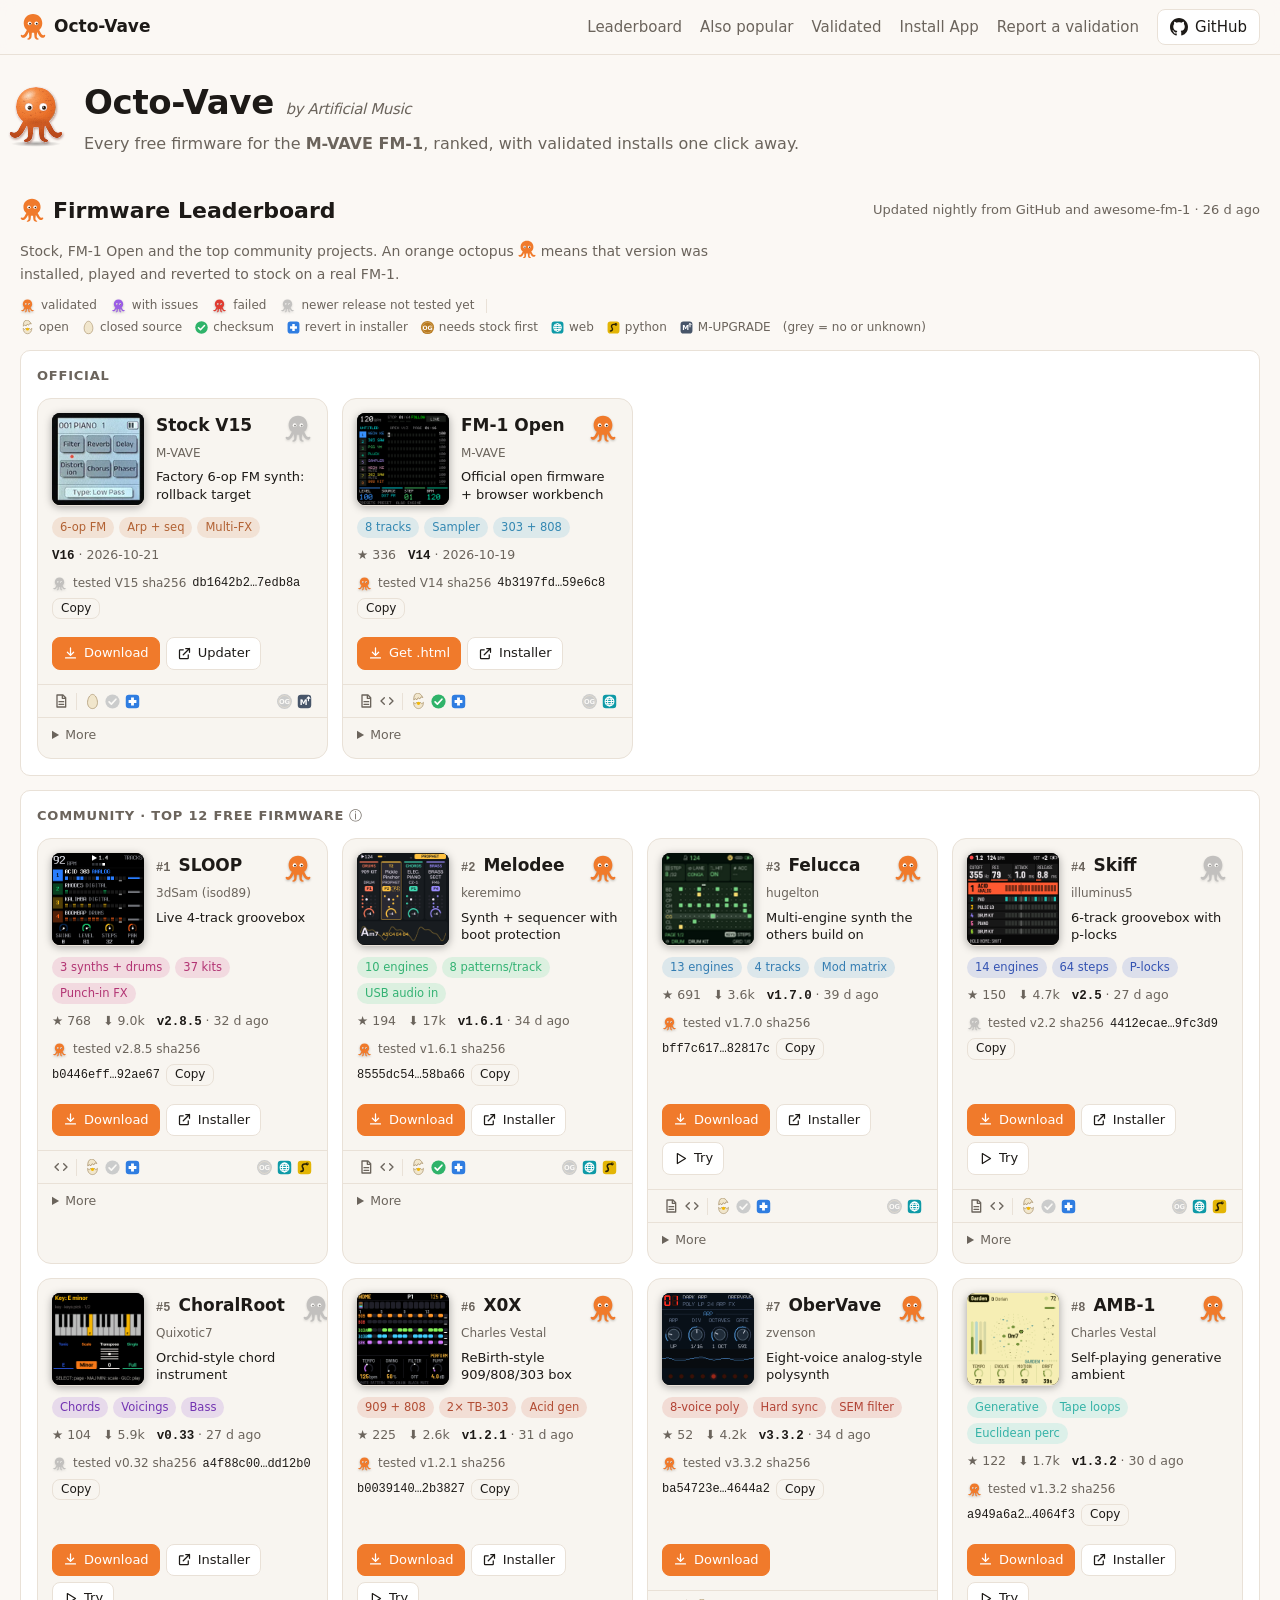
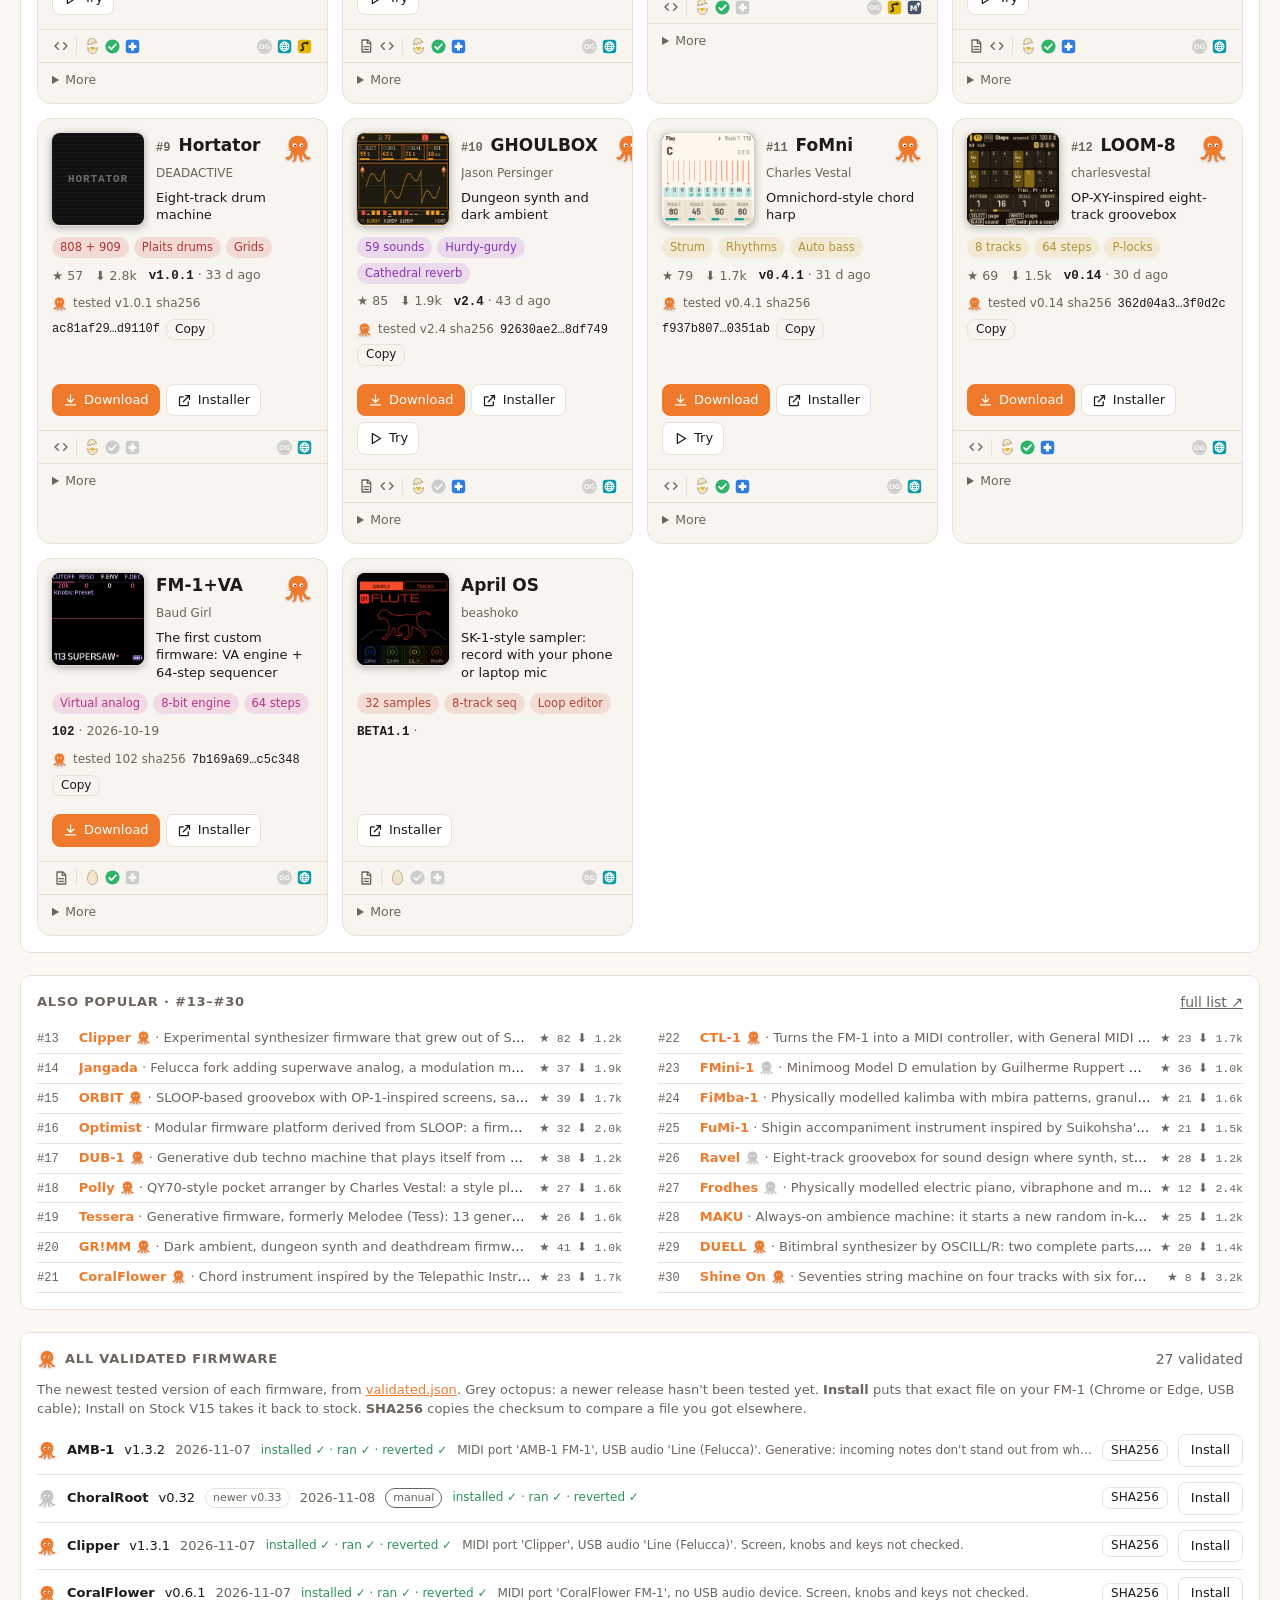
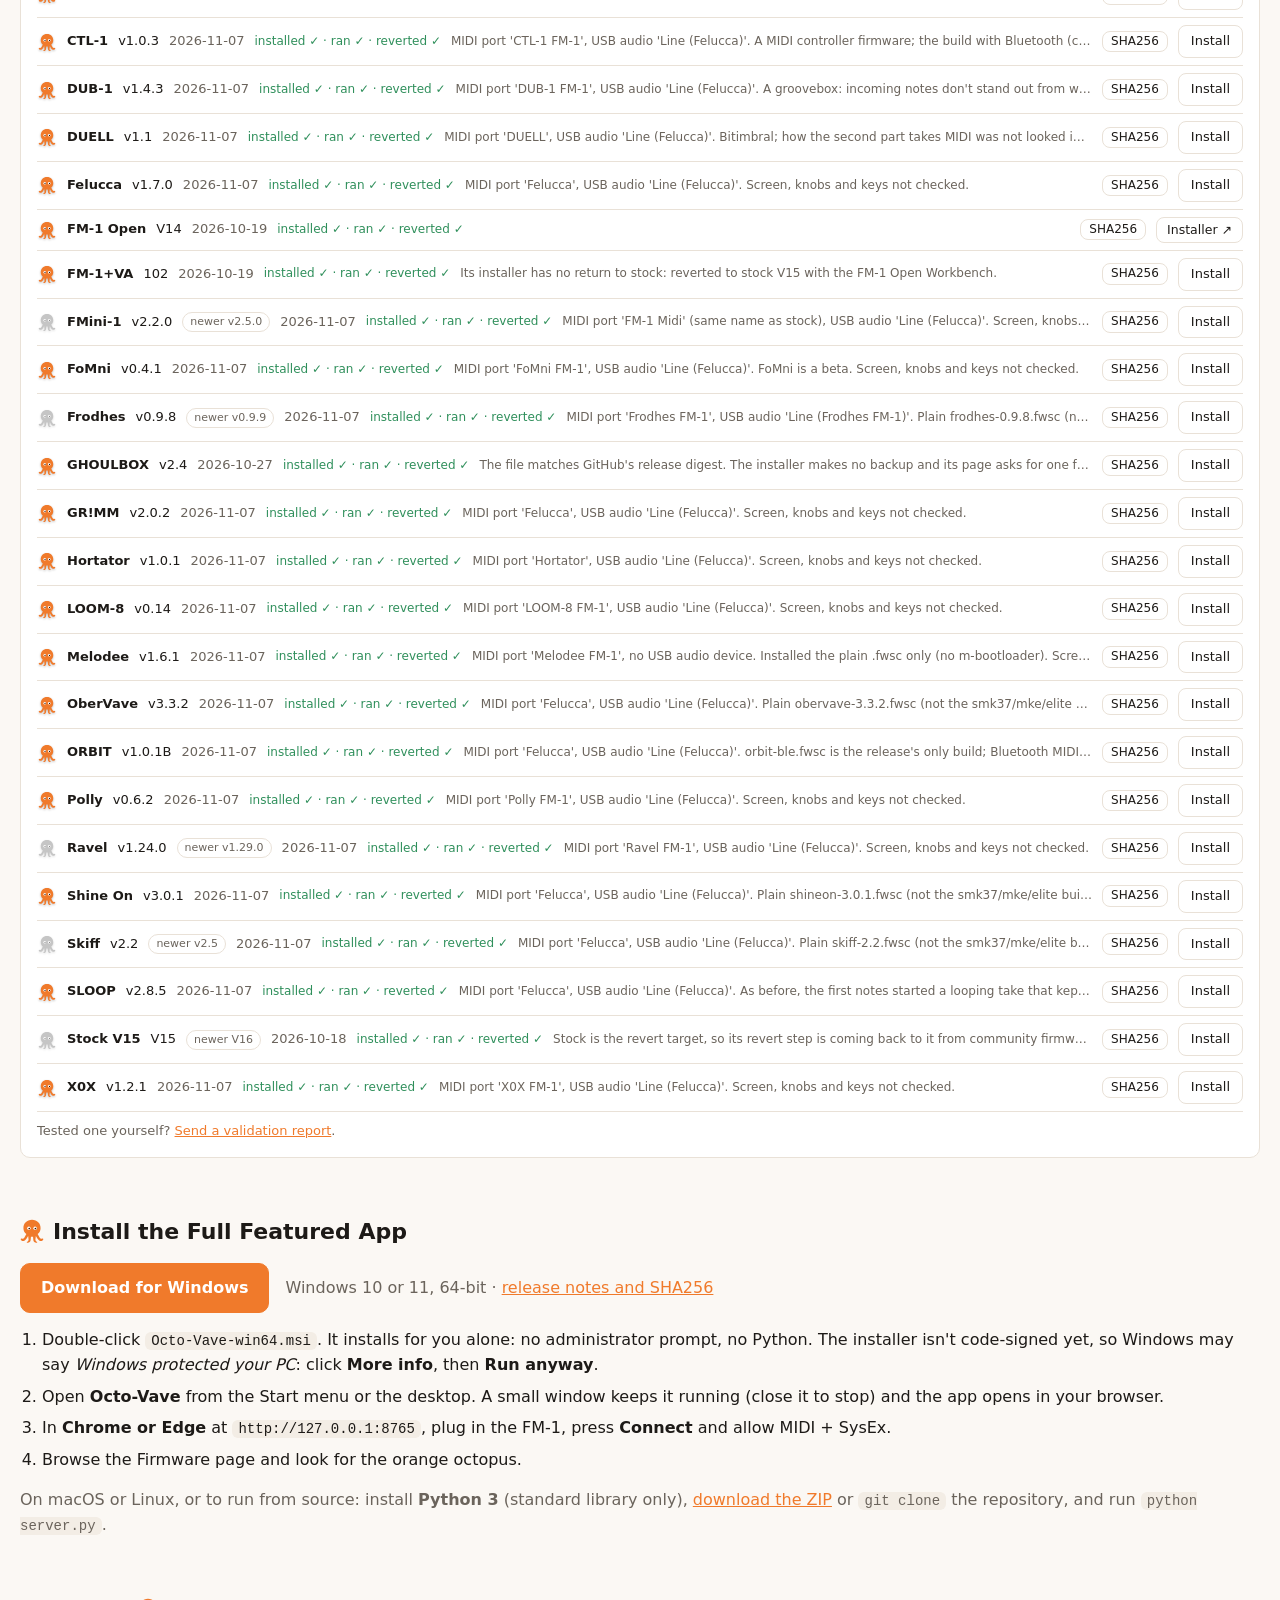
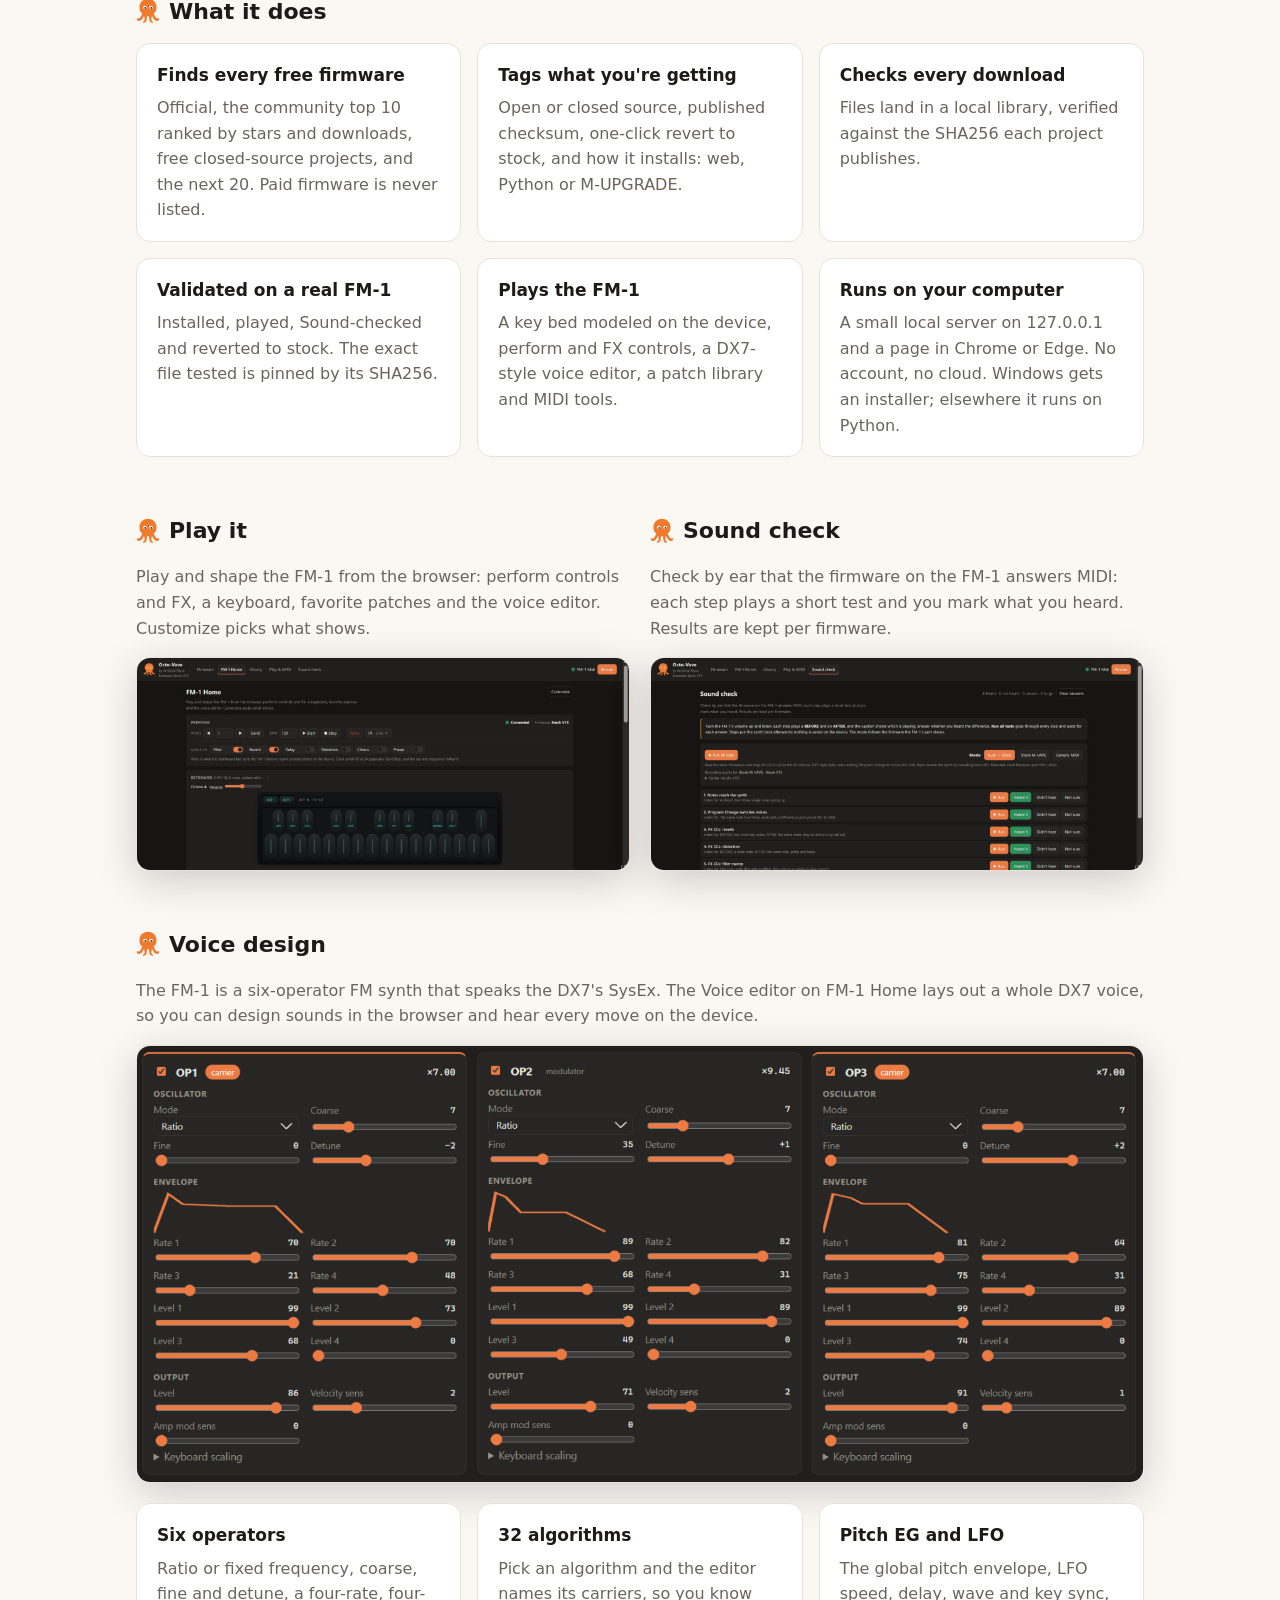
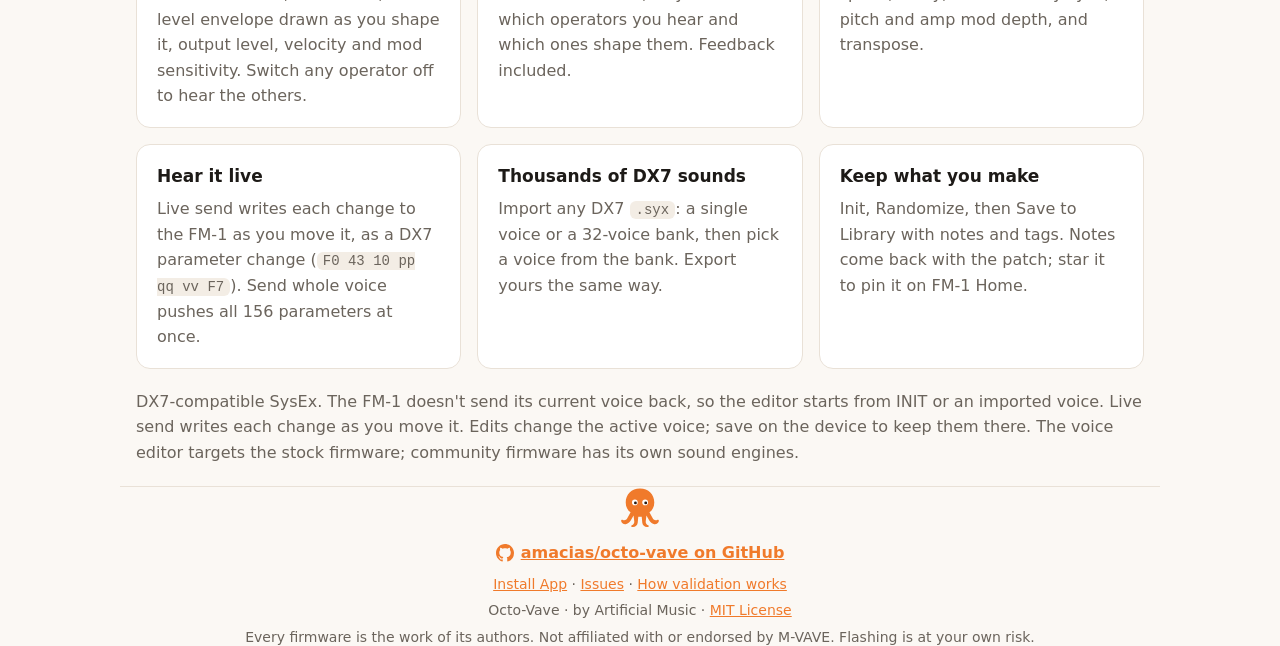
==== commit 2694769f: "Version in the header, Revalidate, stock V16 validation, More toggle, publish on merge - Header show" ====
--- a/docs/index.html
+++ b/docs/index.html
@@ -195,7 +195,7 @@
   // The Firmware section renders with the app's own card code (js/fwcards.js, a copy of web/fwcards.js)
   // from the nightly snapshot docs/data/firmware.json (tools/fm1_site.py). Read from the repository
   // first, so a new snapshot shows before Pages republishes; this site's own copy is the fallback.
-  import { h, fwSections, fwDirectory, validatedSection, relTime, copySha, verKey }
+  import { h, fwSections, fwDirectory, validatedSection, relTime, copySha, verKey, isBaseline }
     from "./js/fwcards.js";
   import { installAction } from "./js/fm1flash.js";
   const SNAPSHOTS = ["https://raw.githubusercontent.com/amacias/octo-vave/main/docs/data/firmware.json", "data/firmware.json"];
@@ -241,7 +241,7 @@
     const asset = rel?.assets?.find((a) => a.name === v.file);
     let access = null;
     return {
-      name: f.name, isStock: f.id === "official", installUrl: f.links?.install, downloadUrl: asset?.url || rel?.url,
+      name: f.name, isStock: isBaseline(v), installUrl: f.links?.install, downloadUrl: asset?.url || rel?.url,
       async getAccess() {
         if (!navigator.requestMIDIAccess) throw new Error("This browser has no Web MIDI. Use Chrome or Edge on a computer.");
         try { access = access || await navigator.requestMIDIAccess({ sysex: true }); }
--- a/docs/css/firmware.css
+++ b/docs/css/firmware.css
@@ -103,6 +103,8 @@
 .val-label { font-size: 11px; padding: 1px 7px; border-radius: 999px; border: 1px solid; }
 .val-label.issues { color: #9B5DE5; }
 .val-label.failed { color: #E03C31; }
+.val-label.manual { color: var(--muted); }
+.val-label.baseline { color: var(--muted); border-style: dashed; }
 .val-steps.issues { color: #9B5DE5; }
 .val-steps.failed { color: #E03C31; }
 .val-note { flex: 1; min-width: 0; color: var(--muted); font-size: 12px; white-space: nowrap; overflow: hidden; text-overflow: ellipsis; }
@@ -195,3 +197,13 @@
 .fw-flash button.ghost { background: none; }
 .fw-flash button.primary { background: var(--accent); color: var(--accent-ink); border-color: var(--accent); }
 .fw-flash button:disabled { opacity: .5; cursor: default; }
+/* Validate newest (app only) */
+.fw-val textarea { width: 100%; box-sizing: border-box; font: inherit; font-size: 13px; color: var(--ink); background: var(--panel-2); border: 1px solid var(--line); border-radius: 8px; padding: 6px 8px; }
+.fw-v-steps { margin: 10px 0; padding-left: 22px; font-size: 13.5px; }
+.fw-v-steps li { margin: 6px 0; }
+.fw-v-steps li > label { margin-right: 10px; }
+.fw-v-steps li button { padding: 3px 10px; font-size: 12.5px; }
+.fw-v-result { display: flex; flex-wrap: wrap; align-items: center; gap: 6px 14px; margin: 10px 0 4px; font-size: 13.5px; }
+.fw-v-res { display: inline-flex; align-items: center; gap: 4px; cursor: pointer; }
+.fw-v-res .octo-wrap svg { width: 18px; height: 18px; }
+.fw-i-actions .grow { flex: 1; }
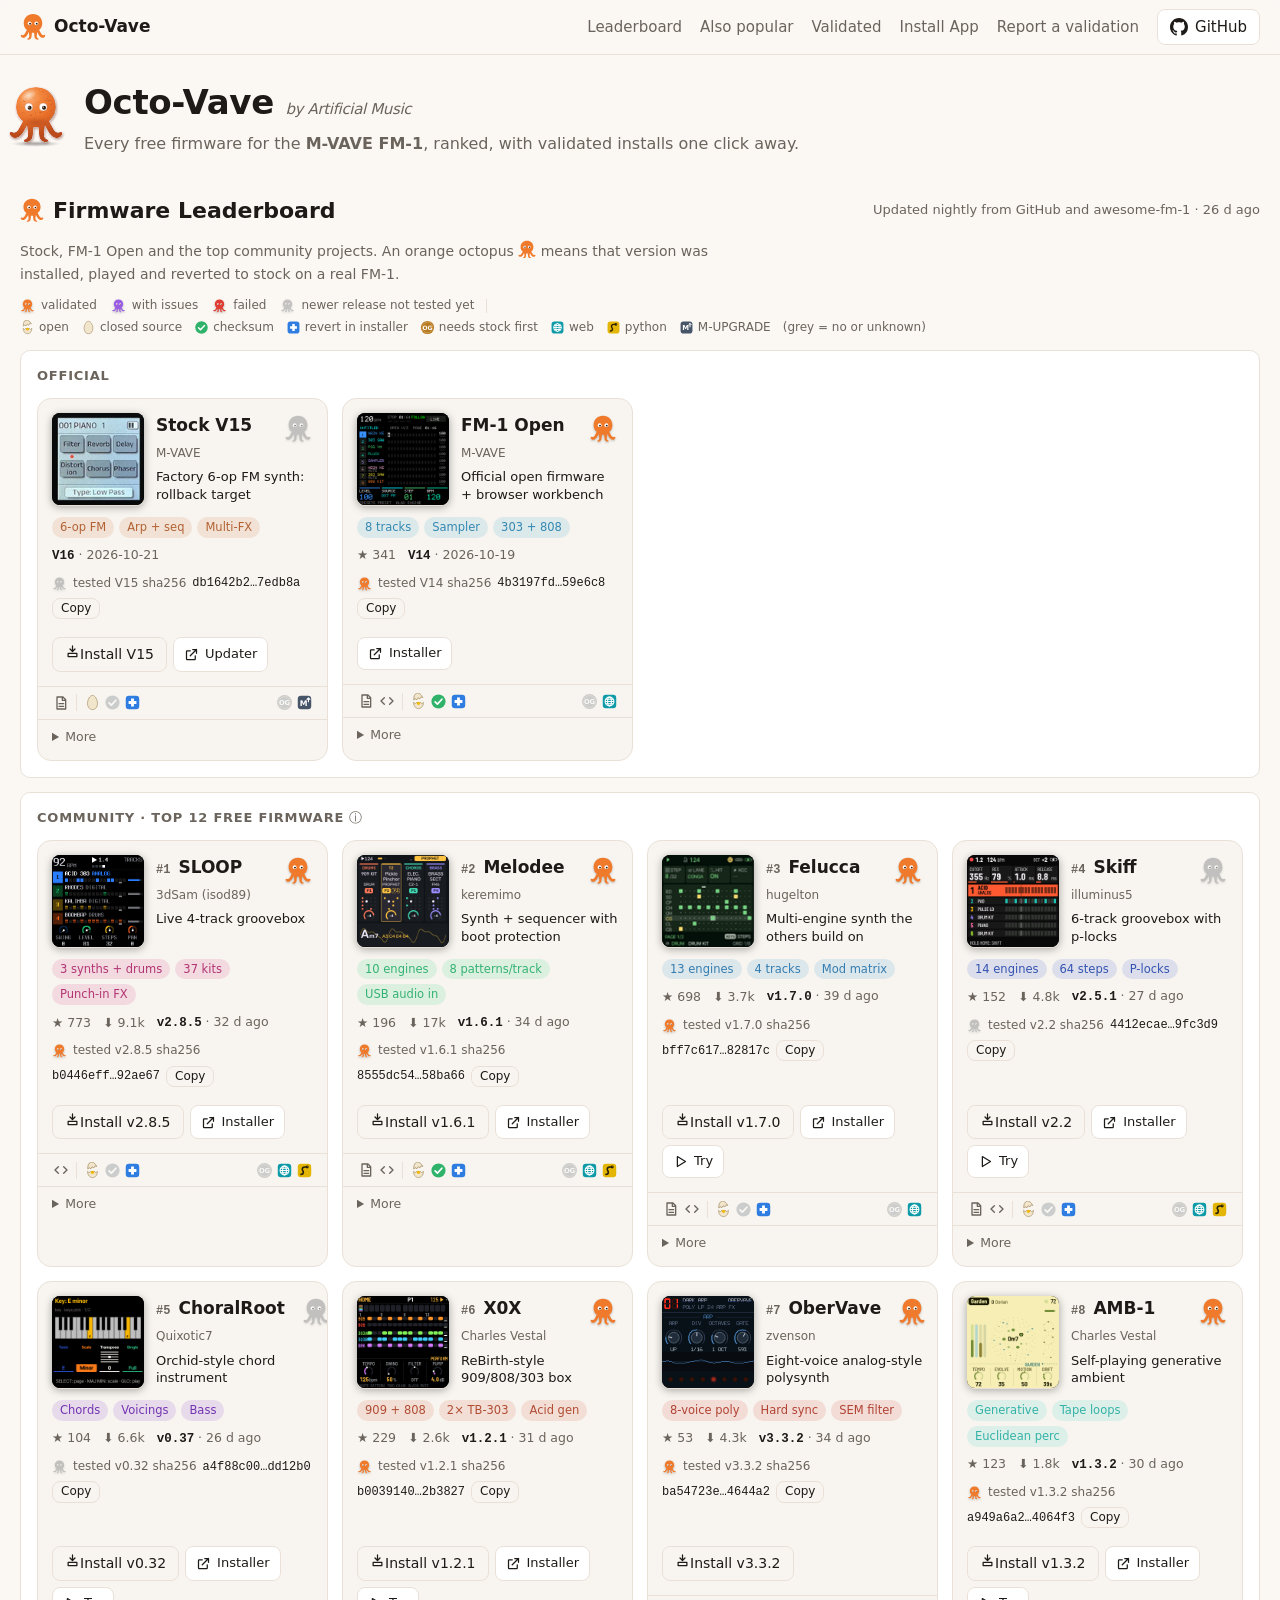
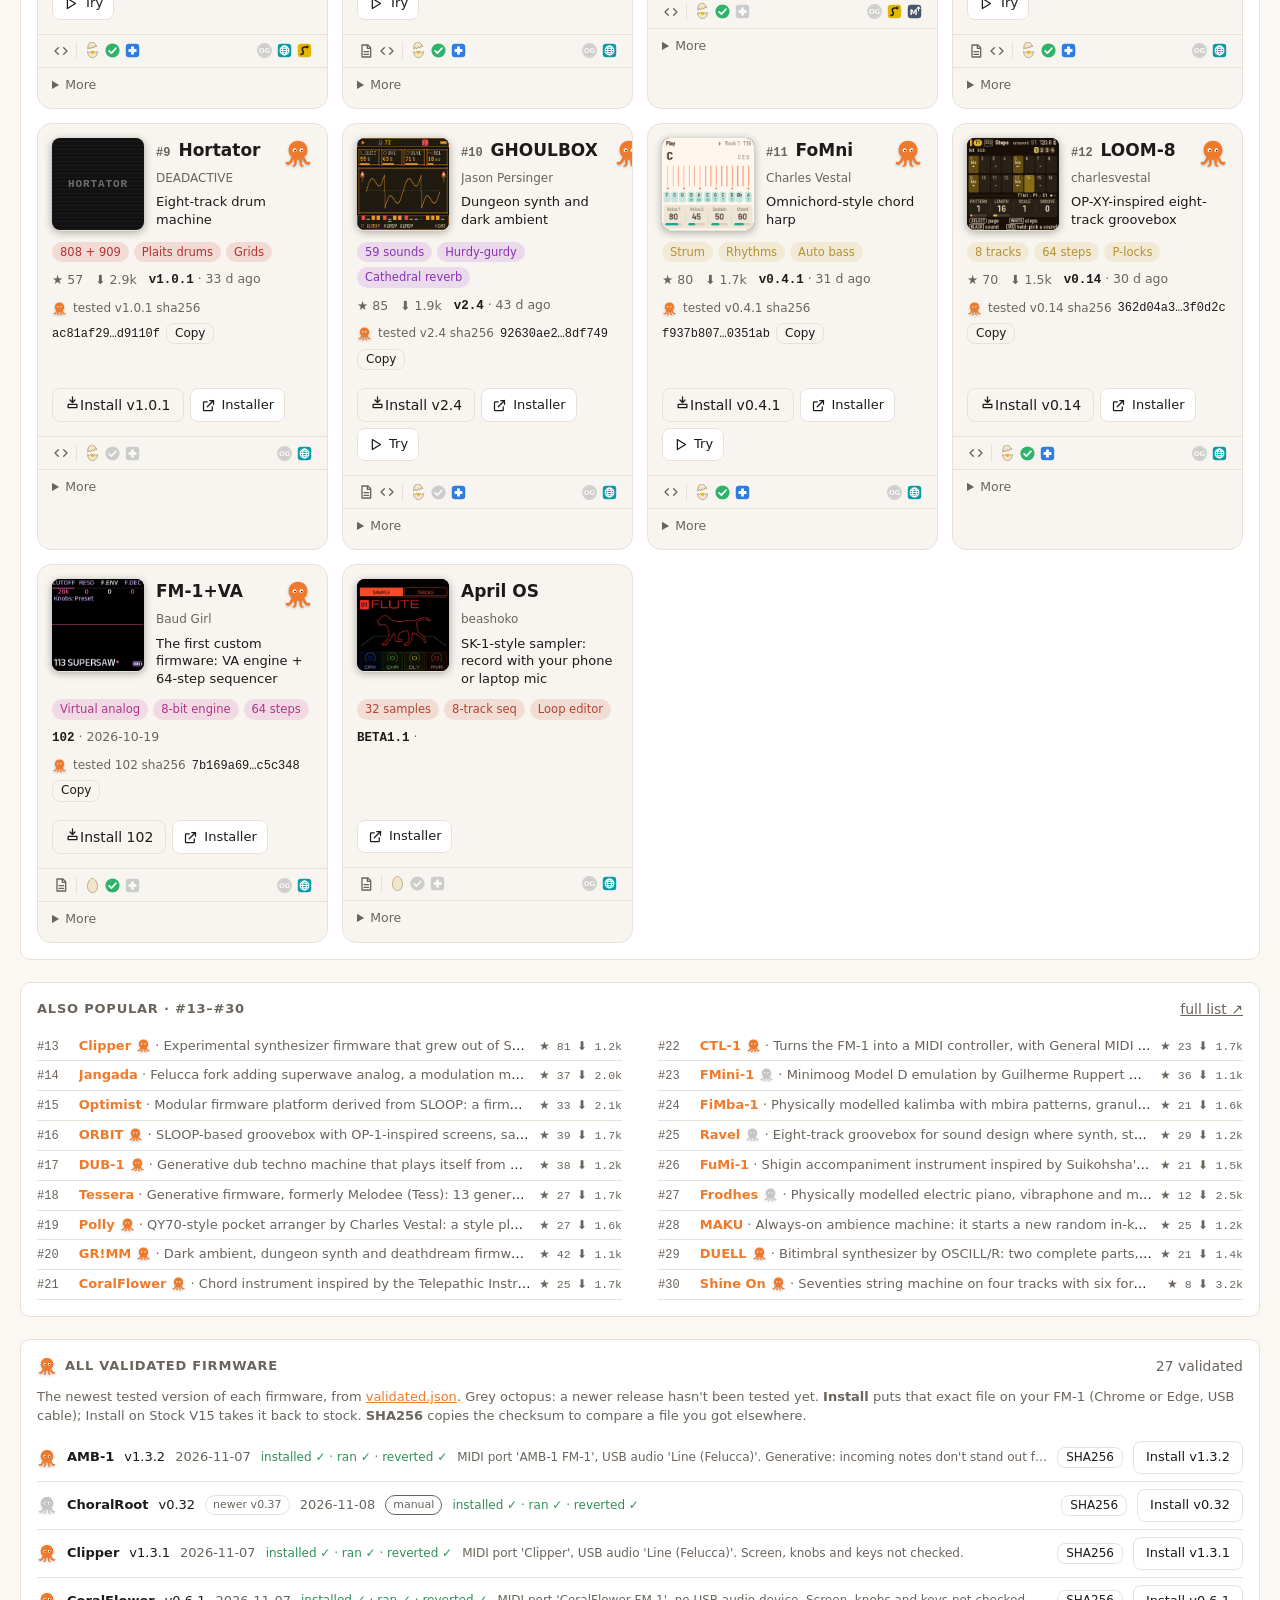
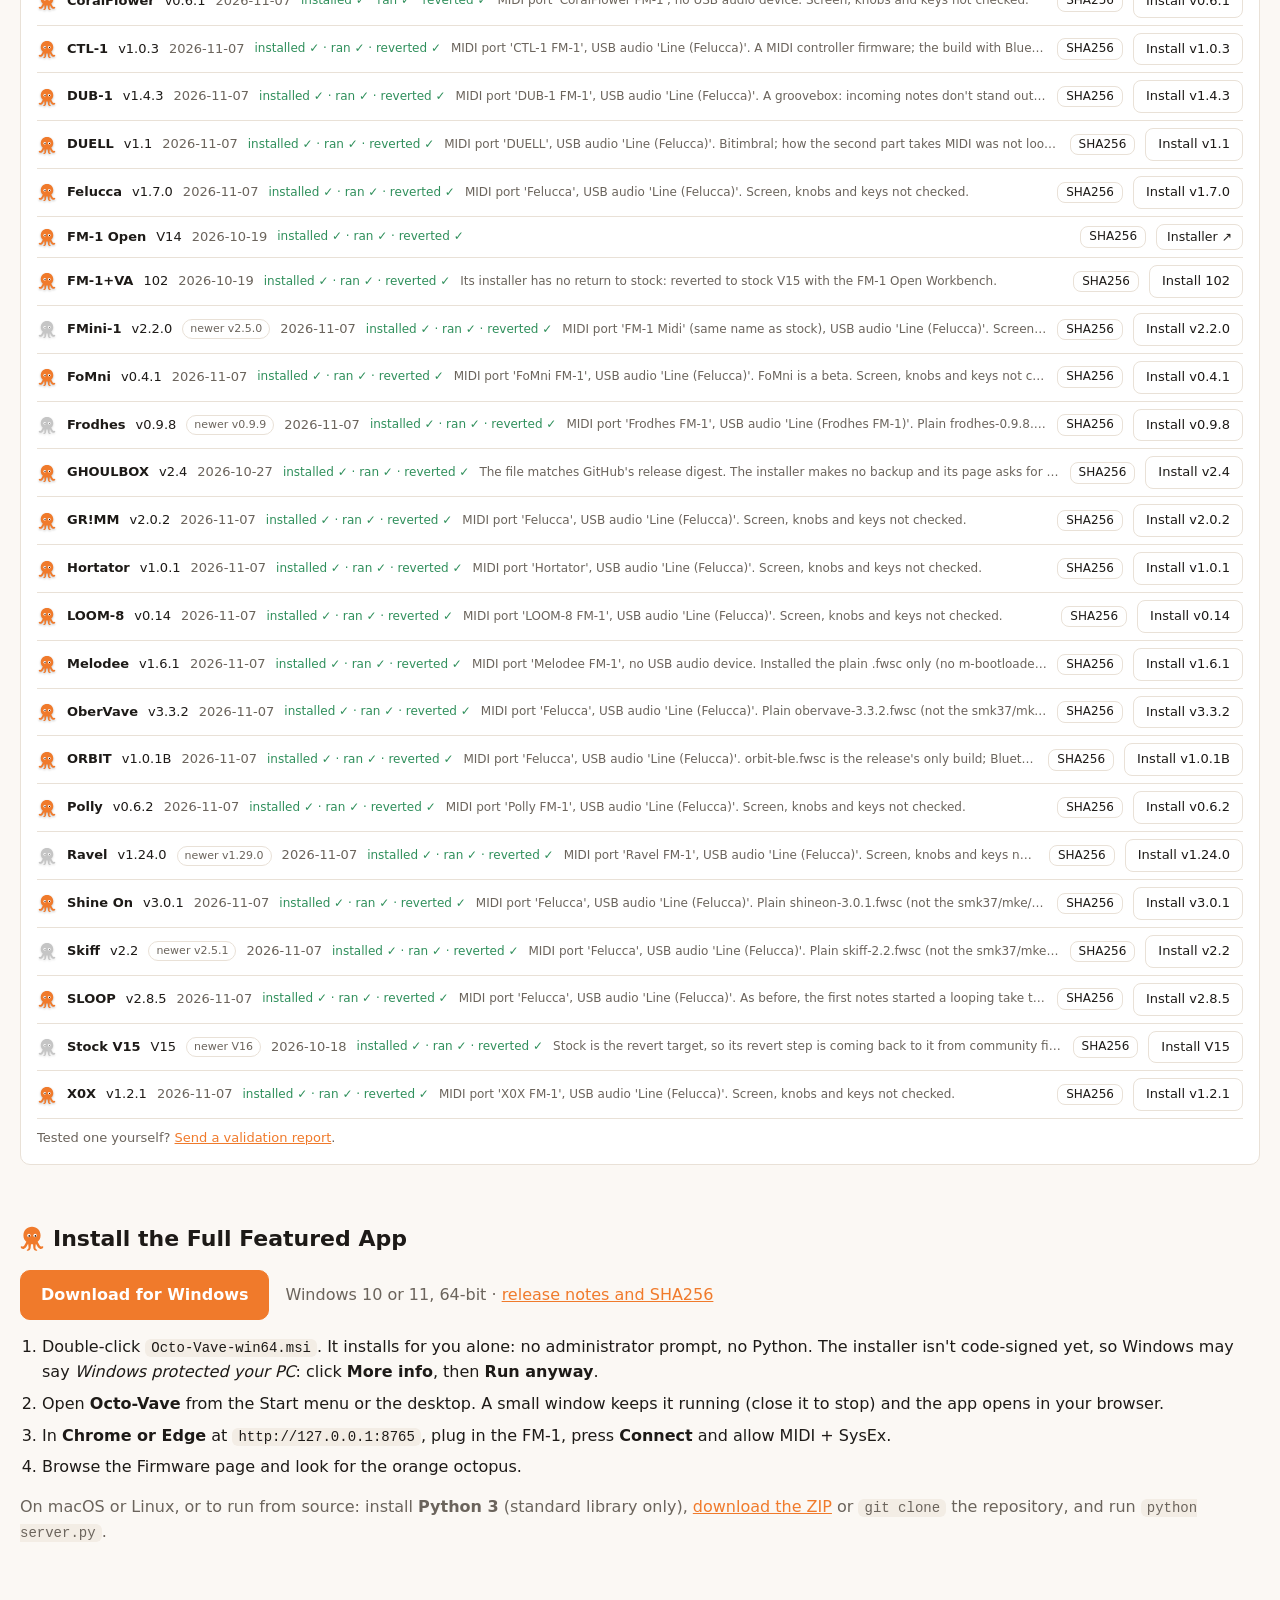
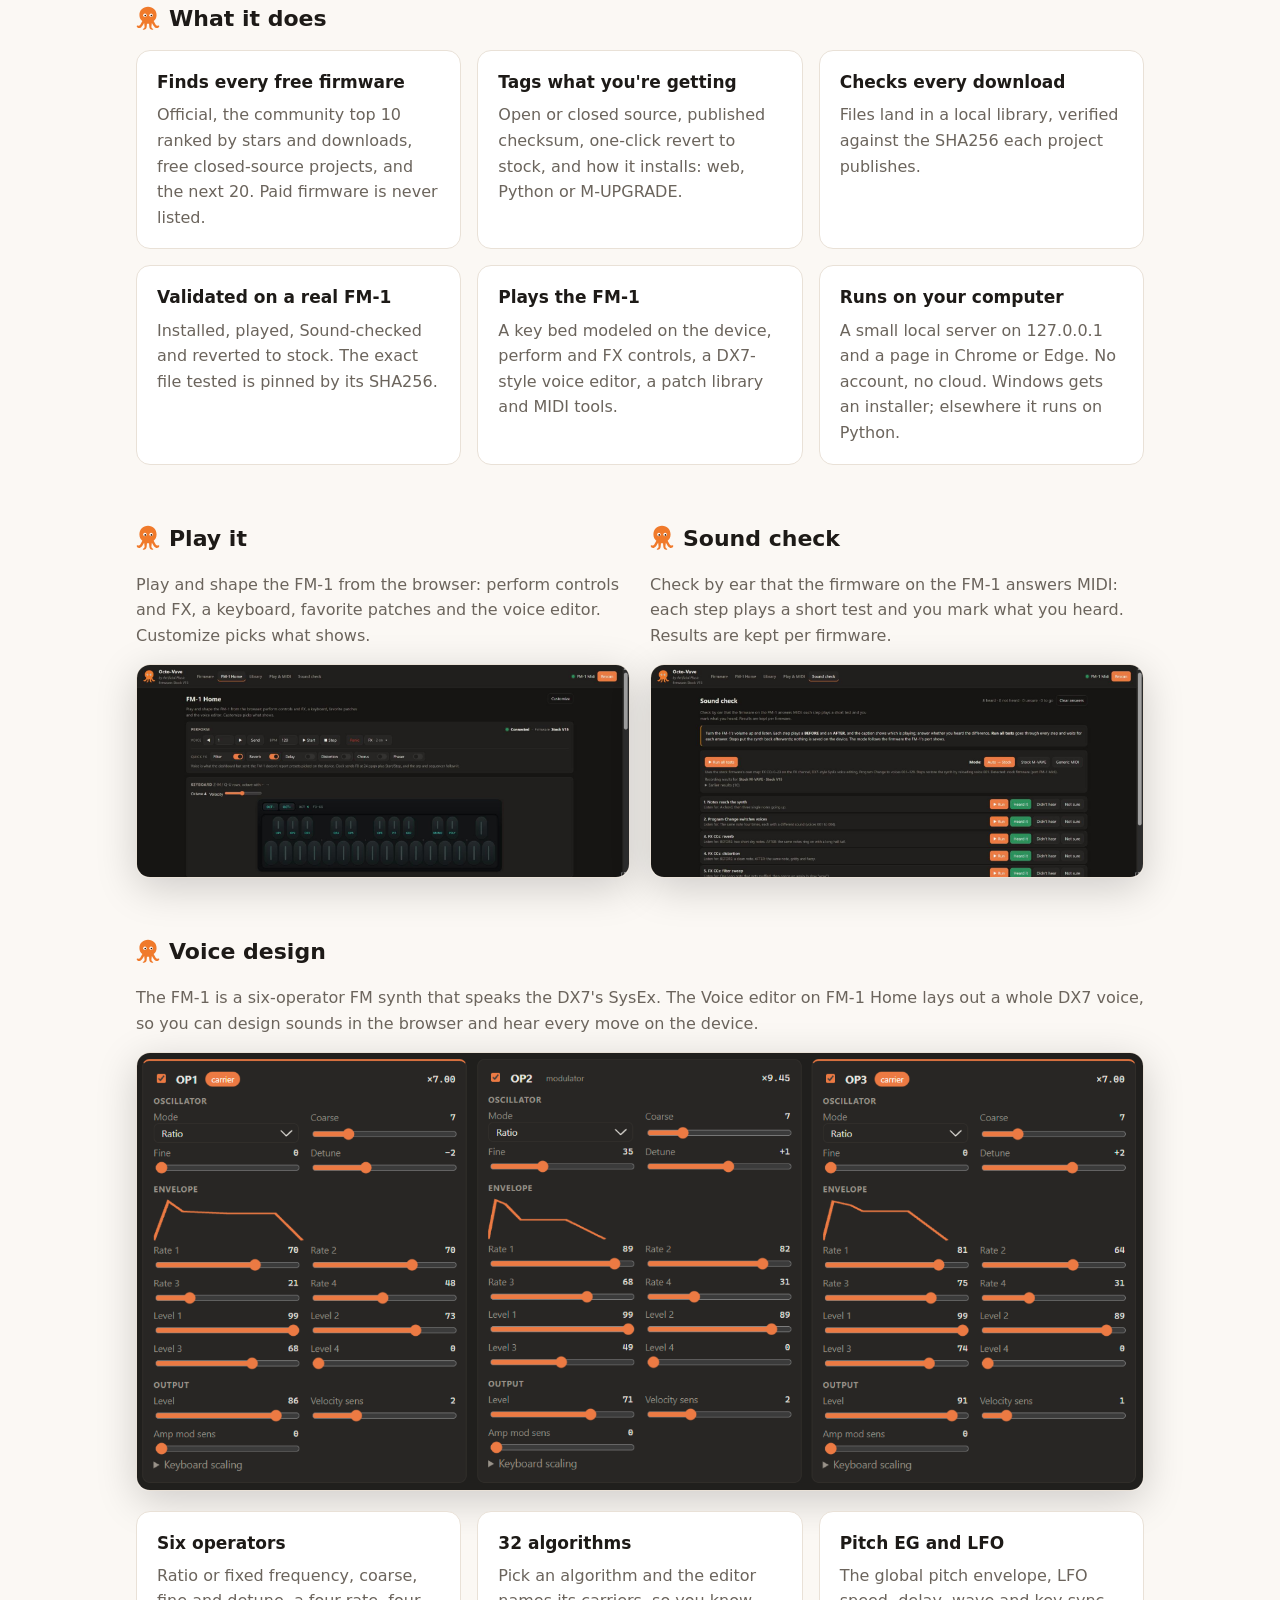
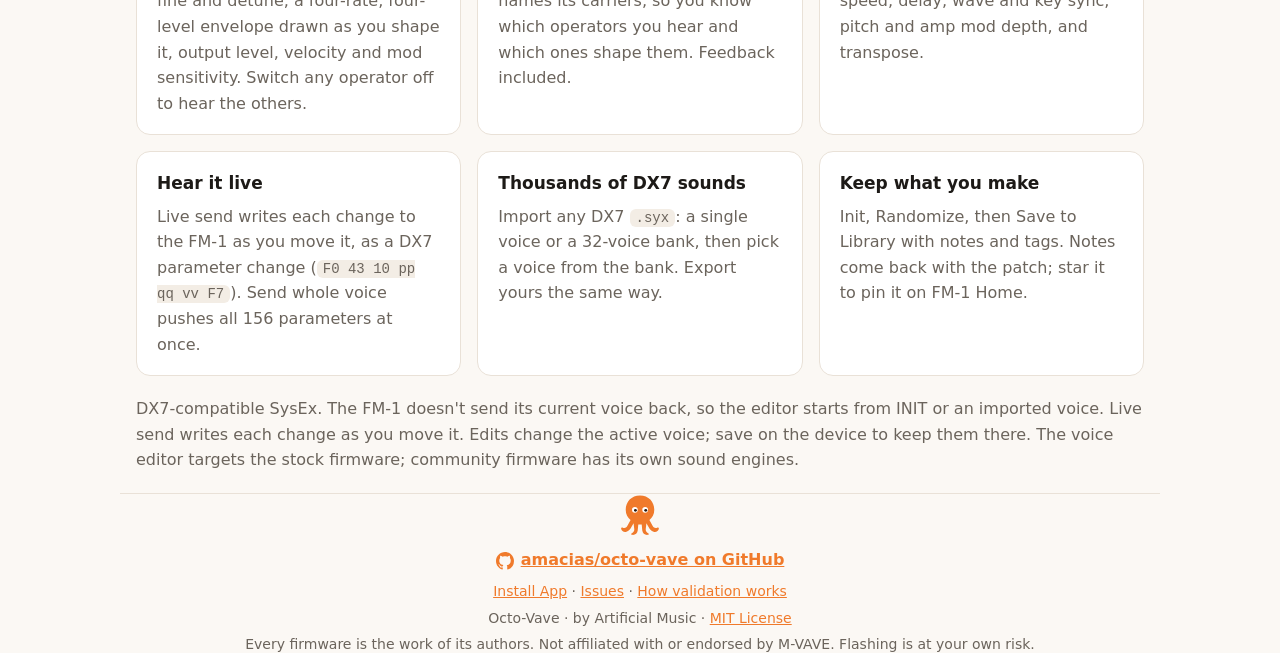
==== commit bd67f2af: "Cards: two main actions, Install <version> and Validate <version> - Remove the green Download / Down" ====
--- a/docs/index.html
+++ b/docs/index.html
@@ -195,7 +195,7 @@
   // The Firmware section renders with the app's own card code (js/fwcards.js, a copy of web/fwcards.js)
   // from the nightly snapshot docs/data/firmware.json (tools/fm1_site.py). Read from the repository
   // first, so a new snapshot shows before Pages republishes; this site's own copy is the fallback.
-  import { h, fwSections, fwDirectory, validatedSection, relTime, copySha, verKey, isBaseline }
+  import { h, fwSections, fwDirectory, validatedSection, relTime, copySha, verKey, isBaseline, oneWayFor, installableState, outcome, BASELINE }
     from "./js/fwcards.js";
   import { installAction } from "./js/fm1flash.js";
   const SNAPSHOTS = ["https://raw.githubusercontent.com/amacias/octo-vave/main/docs/data/firmware.json", "data/firmware.json"];
@@ -241,7 +241,7 @@
     const asset = rel?.assets?.find((a) => a.name === v.file);
     let access = null;
     return {
-      name: f.name, isStock: isBaseline(v), installUrl: f.links?.install, downloadUrl: asset?.url || rel?.url,
+      name: f.name, isStock: isBaseline(v), installUrl: f.links?.install, downloadUrl: asset?.url || rel?.url, oneWay: oneWayFor(fw.catalog),
       async getAccess() {
         if (!navigator.requestMIDIAccess) throw new Error("This browser has no Web MIDI. Use Chrome or Edge on a computer.");
         try { access = access || await navigator.requestMIDIAccess({ sysex: true }); }
@@ -258,9 +258,18 @@
     };
   }
 
+  // A card's Install <version>, as in the app: its newest passing validation (Stock: V15, the
+  // baseline), with the same installer as the list. Release files download from More.
+  function cardInstall(fw, f) {
+    const v = f.id === BASELINE.id
+      ? (fw.validated || []).find((r) => isBaseline(r) && ["clean", "issues"].includes(outcome(r)))
+      : installableState(fw, f)?.v;
+    return v ? installAction(v, installOpts(fw, v), { card: true }) : null;
+  }
+
   loadSnapshot().then((fw) => {
     $("fwStatus").textContent = `Updated nightly from GitHub and awesome-fm-1 · ${relTime(fw.generated_at)}`;
-    $("fwLive").replaceChildren(...fwSections(fw, null, { merged: true, boxed: true }).nodes);
+    $("fwLive").replaceChildren(...fwSections(fw, { install: (f) => cardInstall(fw, f) }, { merged: true, boxed: true }).nodes);
     // the app's cards below the leaderboard: Also Popular (from #13: the homepage shows 12 cards), then All Validated
     const dir = fwDirectory(fw, { from: 12 });
     if (dir) dir.id = "popular";
--- a/docs/css/firmware.css
+++ b/docs/css/firmware.css
@@ -43,6 +43,7 @@
 .fw-actions .btn, .fw-actions button { font-size: 13px; padding: 6px 10px; }
 button.fw-inst { color: var(--accent); border-color: color-mix(in srgb, var(--accent) 55%, var(--line)); }
 button.fw-inst:disabled { color: var(--muted); border-color: var(--line); }
+button.fw-validate.failed { color: var(--bad); border-color: color-mix(in srgb, var(--bad) 55%, var(--line)); }   /* newest version failed: retest */
 .fw-lib { display: flex; align-items: center; gap: 6px; font-size: 12px; color: var(--ok); }
 .fw-more summary { cursor: pointer; color: var(--muted); font-size: 12.5px; }
 .fw-more[open] { font-size: 13px; }
@@ -197,7 +198,7 @@
 .fw-flash button.ghost { background: none; }
 .fw-flash button.primary { background: var(--accent); color: var(--accent-ink); border-color: var(--accent); }
 .fw-flash button:disabled { opacity: .5; cursor: default; }
-/* Validate newest (app only) */
+/* Validate (app only) */
 .fw-val textarea { width: 100%; box-sizing: border-box; font: inherit; font-size: 13px; color: var(--ink); background: var(--panel-2); border: 1px solid var(--line); border-radius: 8px; padding: 6px 8px; }
 .fw-v-steps { margin: 10px 0; padding-left: 22px; font-size: 13.5px; }
 .fw-v-steps li { margin: 6px 0; }
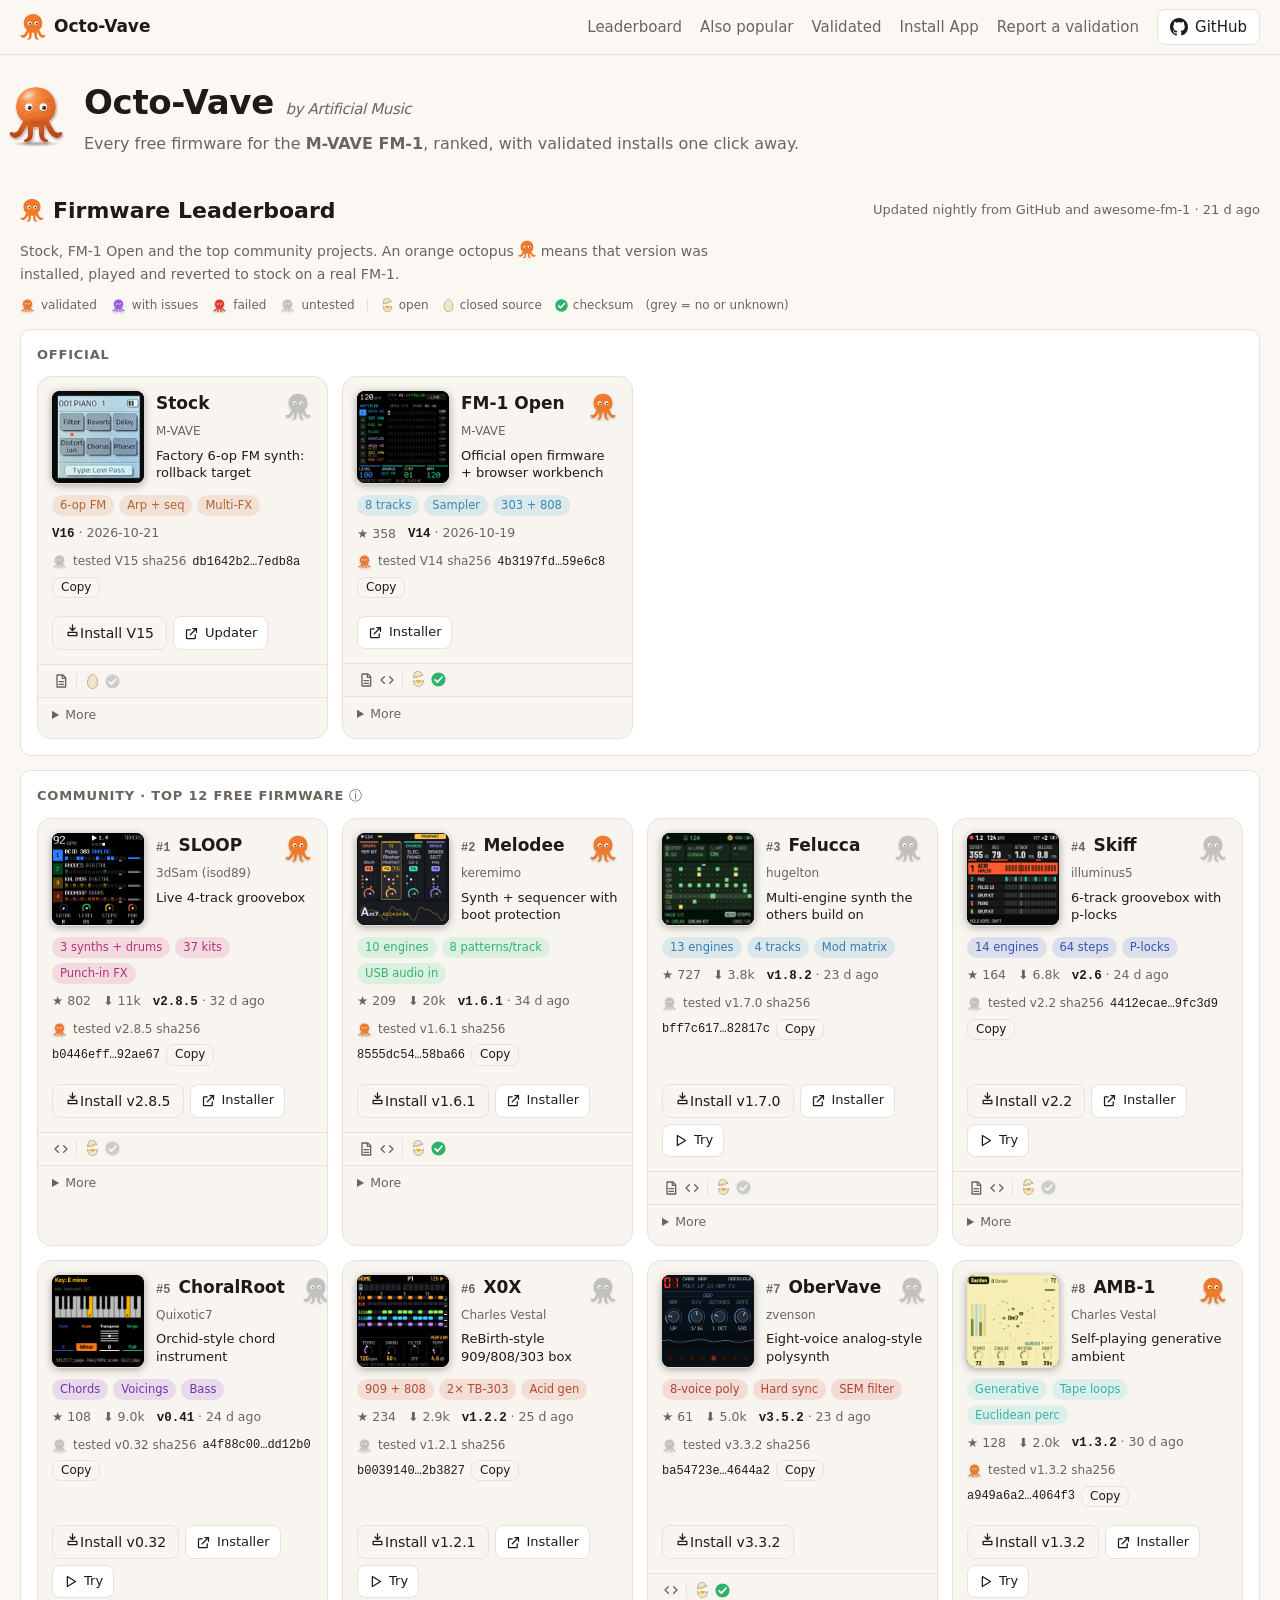
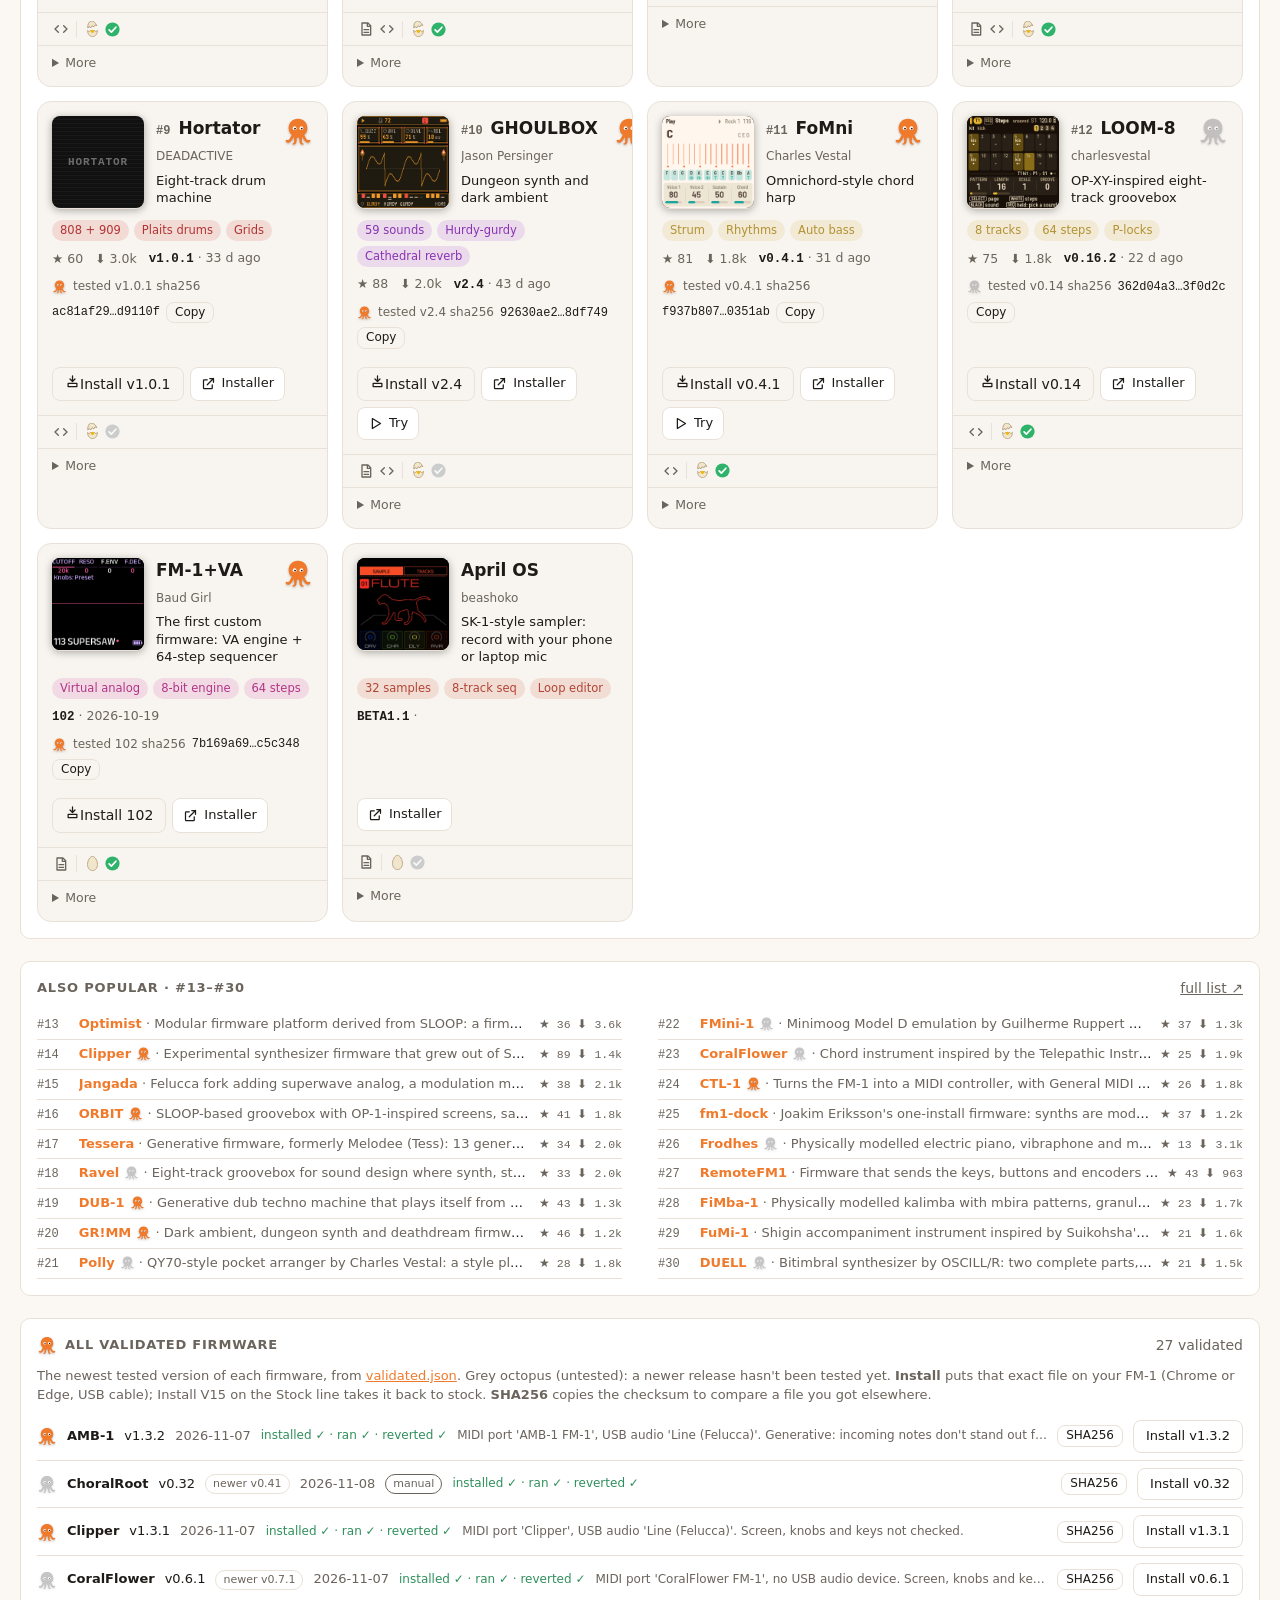
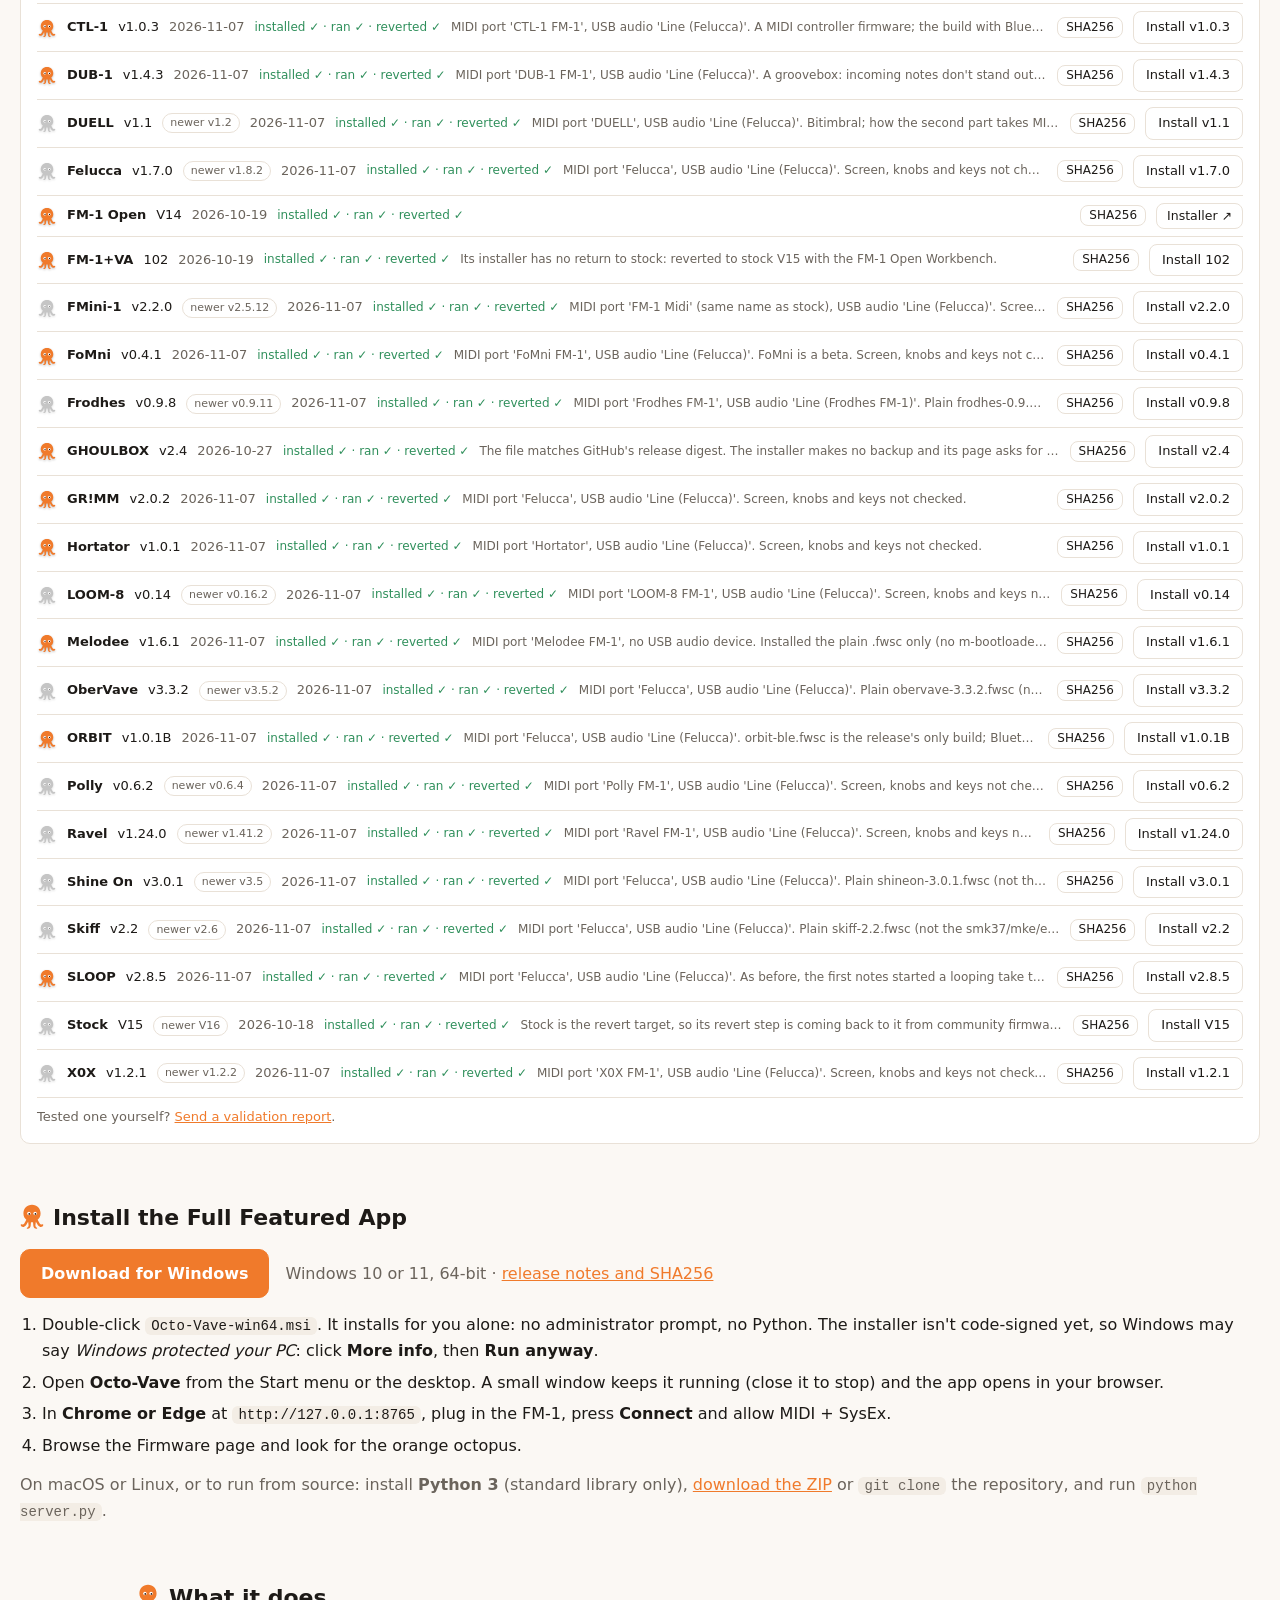
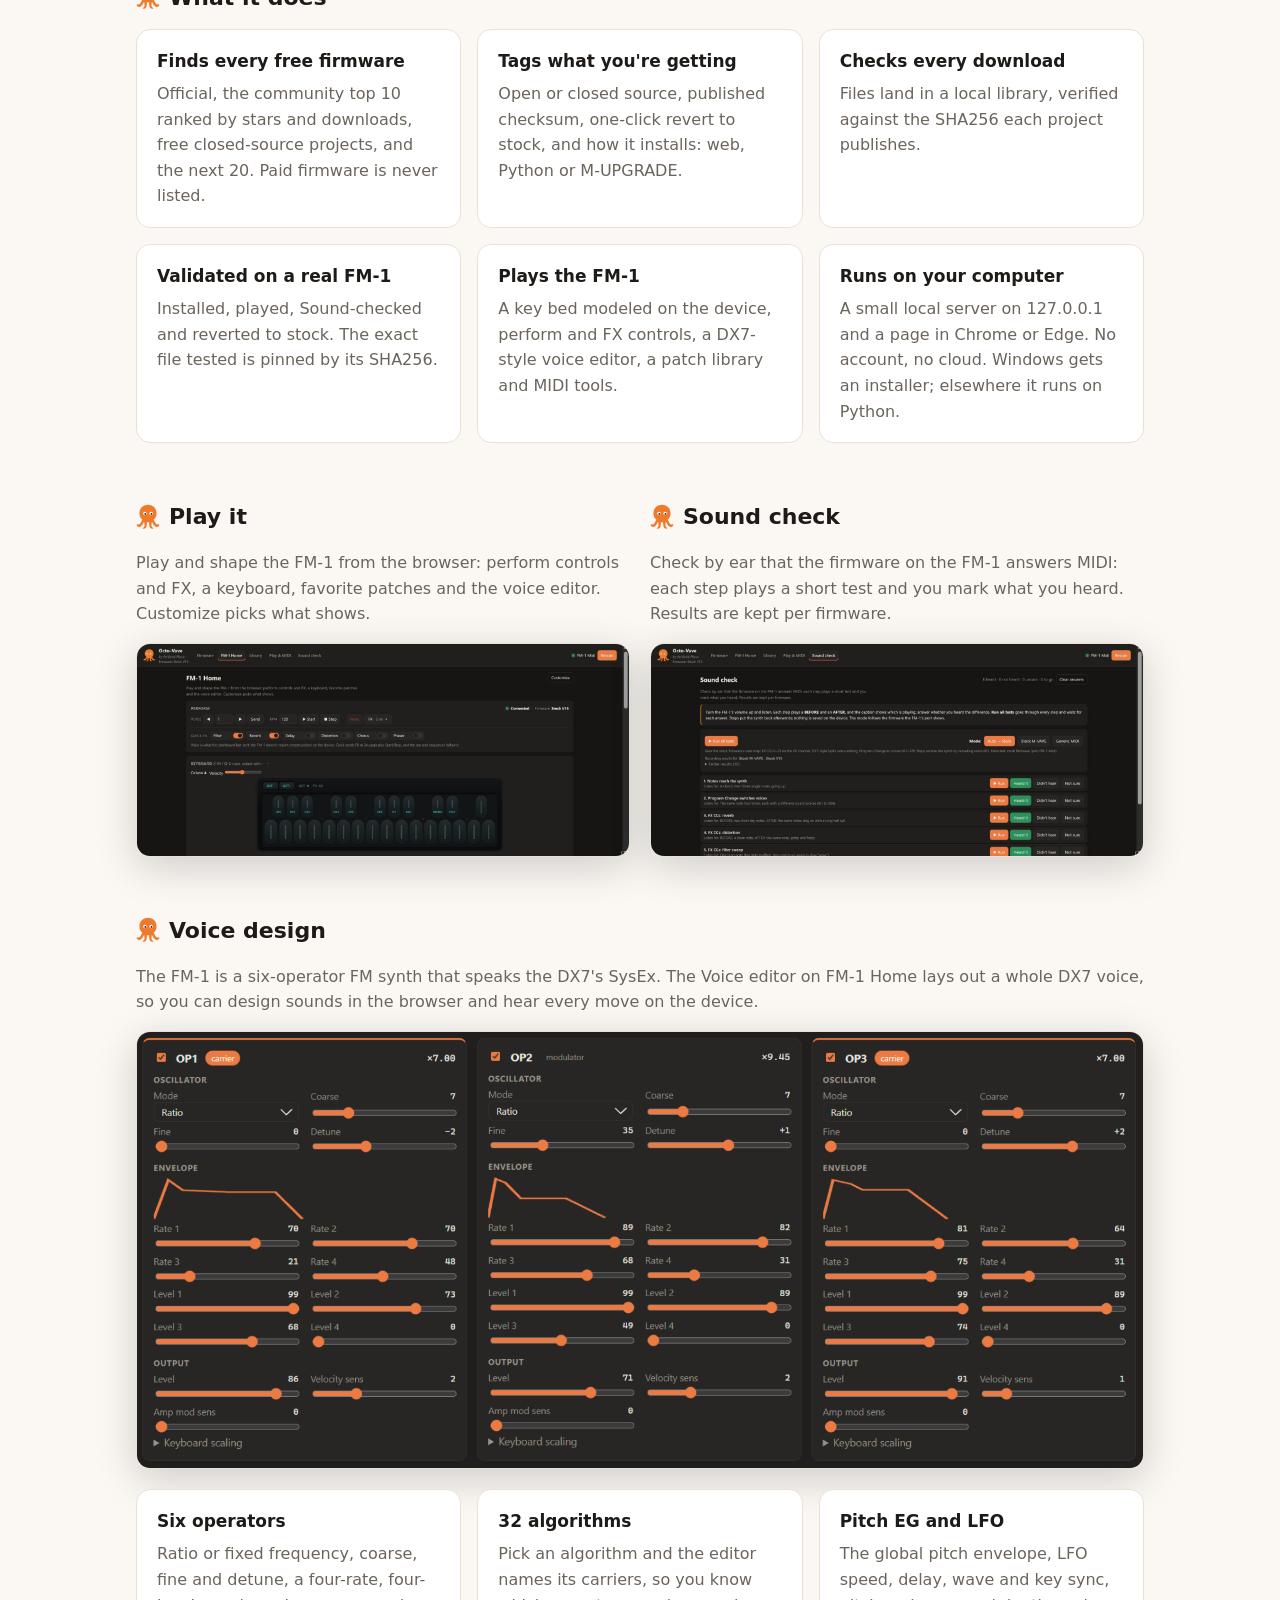
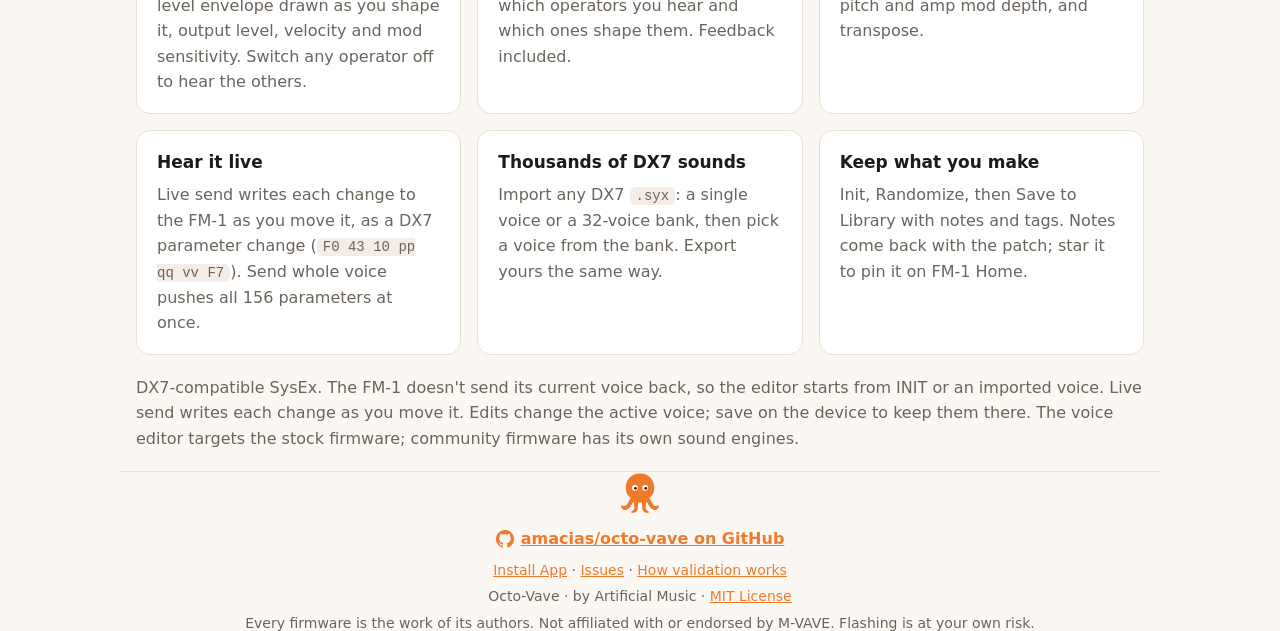
==== commit 58ba015a: "Stock card name, trimmed legend, V16 seal for validations tested on stock V16 #13: the Stock card is" ====
--- a/docs/index.html
+++ b/docs/index.html
@@ -222,8 +222,8 @@
     }, {
       note: h("p", { class: "val-intro" }, "The newest tested version of each firmware, from ",
         link("https://github.com/amacias/octo-vave/blob/main/firmware/validated.json", "validated.json"),
-        ". Grey octopus: a newer release hasn't been tested yet. ", h("b", { text: "Install" }),
-        " puts that exact file on your FM-1 (Chrome or Edge, USB cable); Install on Stock V15 takes it back to stock. ",
+        ". Grey octopus (untested): a newer release hasn't been tested yet. ", h("b", { text: "Install" }),
+        " puts that exact file on your FM-1 (Chrome or Edge, USB cable); Install V15 on the Stock line takes it back to stock. ",
         h("b", { text: "SHA256" }), " copies the checksum to compare a file you got elsewhere."),
       foot: h("p", { class: "val-foot" }, "Tested one yourself? ",
         link("https://github.com/amacias/octo-vave/issues/new?template=validation-report.yml", "Send a validation report"), "."),
--- a/docs/css/firmware.css
+++ b/docs/css/firmware.css
@@ -113,6 +113,8 @@
 .val-legend .octo { width: 15px; height: 15px; }
 .val-legend .octo-wrap + .octo-wrap, .val-legend .octo-wrap { margin-left: 8px; }
 .val-legend .octo-wrap:first-child { margin-left: 0; }
+.val-legend .trait.stock { margin-left: 8px; }
+.val-legend .trait.stock svg { width: 16px; height: 16px; }
 .dir-main .octo-wrap { margin-left: 5px; vertical-align: -3px; }
 .dir-main .octo { width: 15px; height: 15px; }
 
@@ -133,27 +135,16 @@
 .trait .yolk { fill: #F2B705; }
 .trait.sum .bg { fill: #2FB36A; }
 .trait.sum .fg { stroke: #fff; }
-.trait.aid .bg { fill: #2F7DE1; }
-.trait.aid .fg-fill { fill: #fff; }
-.trait.og .bg { fill: #B7791F; }
-.trait.og .ring { fill: none; stroke: #F6D9A3; stroke-width: .8; opacity: .7; }
-.trait .fg-text { fill: #fff; font: 800 9.5px system-ui, sans-serif; }
-.trait.web .bg { fill: #0E9AA7; }
-.trait.web .fg { stroke: #fff; }
-.trait.python .bg { fill: #E3B505; }
-.trait.python .fg { stroke: #2B2205; }
-.trait.python .fg-fill { fill: #2B2205; }
-.trait.python .eye { fill: #E3B505; }
-.trait.m-upgrade .bg { fill: #475569; }
-.trait.m-upgrade .fg { stroke: #fff; }
-.trait.m-upgrade .fg-text { font-size: 11px; }
-.fw-install { display: inline-flex; align-items: center; gap: 3px; }
+/* stock seal (#19): a validation tested against a stock version other than the V15 baseline */
+.trait.stock .bg { fill: #2F6FB0; }
+.trait.stock .ring { fill: none; stroke: #CFE2F6; stroke-width: .8; opacity: .75; }
+.trait .fg-text { fill: #fff; font: 800 7.4px system-ui, sans-serif; letter-spacing: -.2px; }
+.fw-title .trait.stock svg { width: 22px; height: 22px; }
+.val-row .trait.stock svg { width: 16px; height: 16px; }
 /* all card icons in one row under the buttons, groups split by a thin rule */
 .fw-icons { display: flex; align-items: center; flex-wrap: wrap; gap: 6px; margin: 6px -14px 0; padding: 7px 14px;
   background: var(--panel-2); border-top: 1px solid var(--line); border-bottom: 1px solid var(--line); }
 .fw-icons > * + * { padding-left: 7px; border-left: 1px solid var(--line); }
-/* the newer install icons (OG, install methods) sit at the right edge */
-.fw-icons > .fw-install { margin-left: auto; border-left: 0; }
 /* the validated file's pinned sha256 */
 .fw-pin { display: flex; align-items: center; gap: 6px; flex-wrap: wrap; font-size: 12px; margin: 2px 0 6px; }
 .fw-pin .octo { width: 15px; height: 15px; }
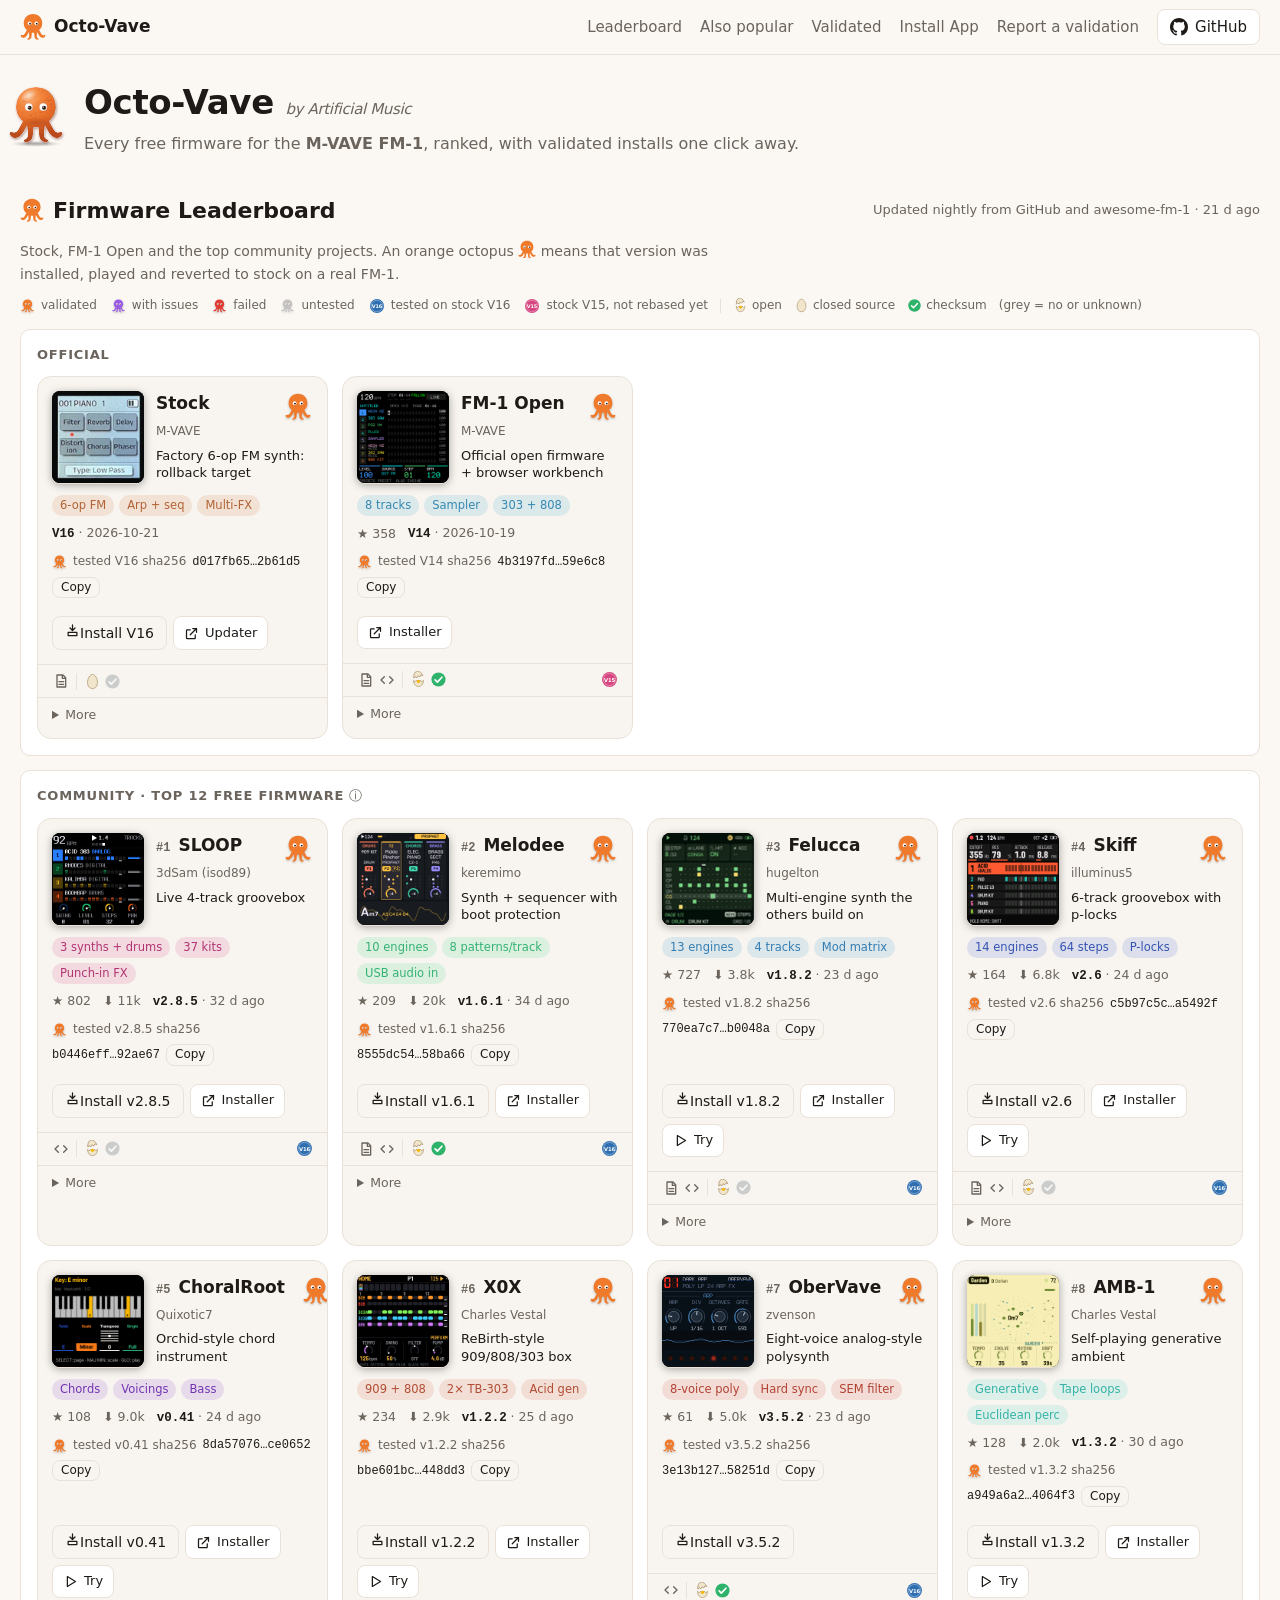
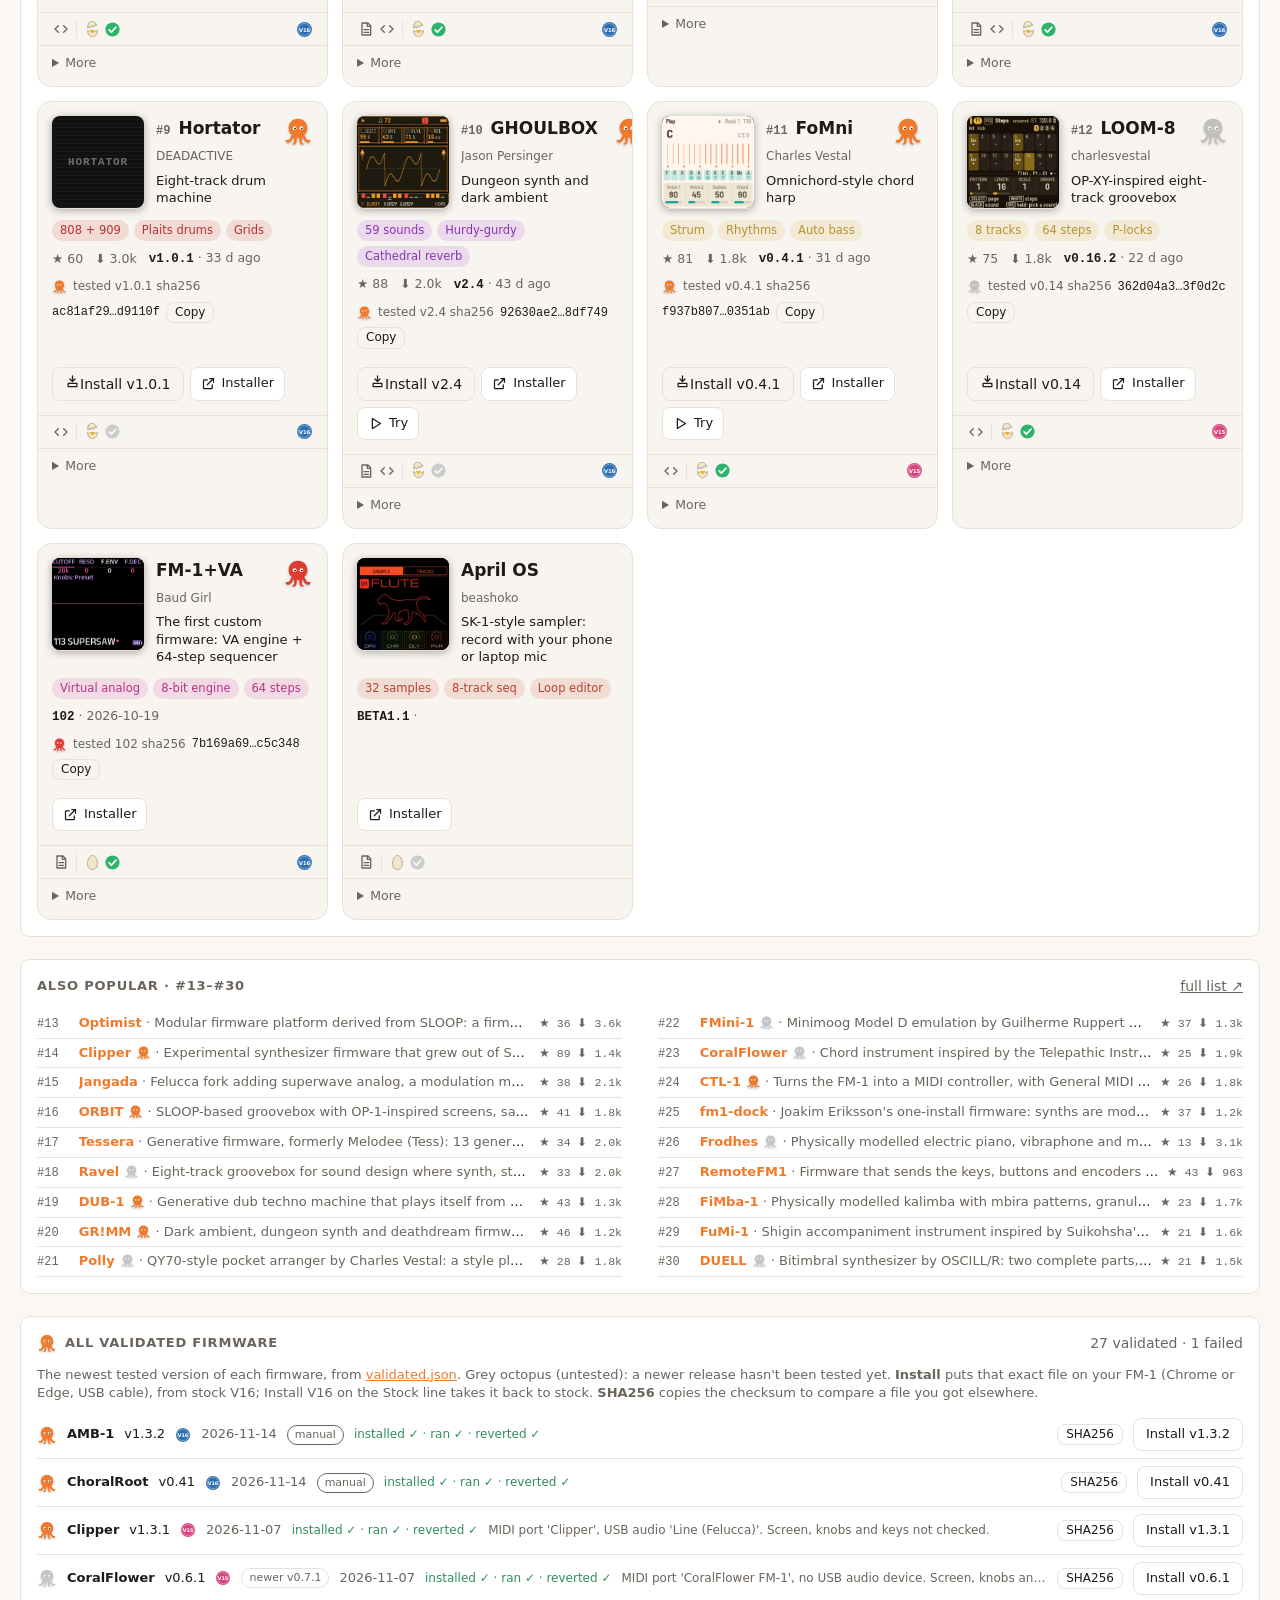
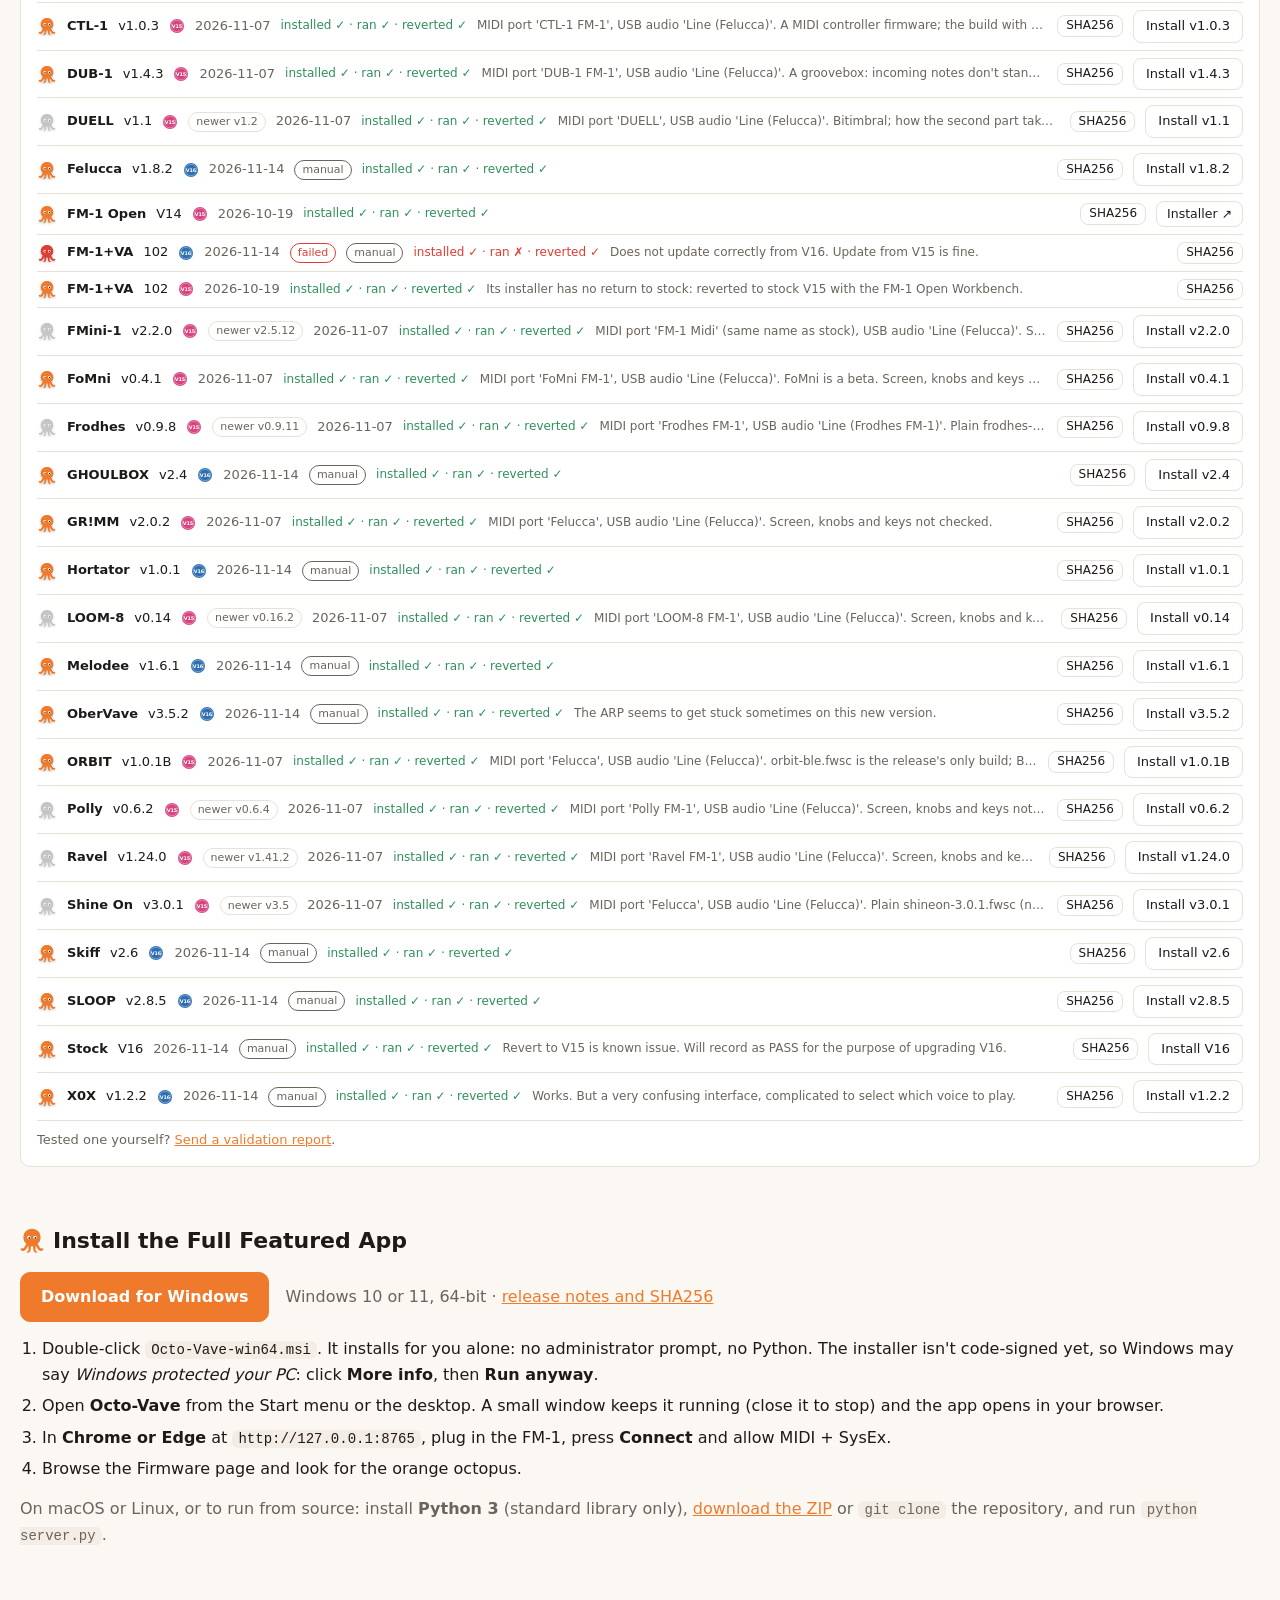
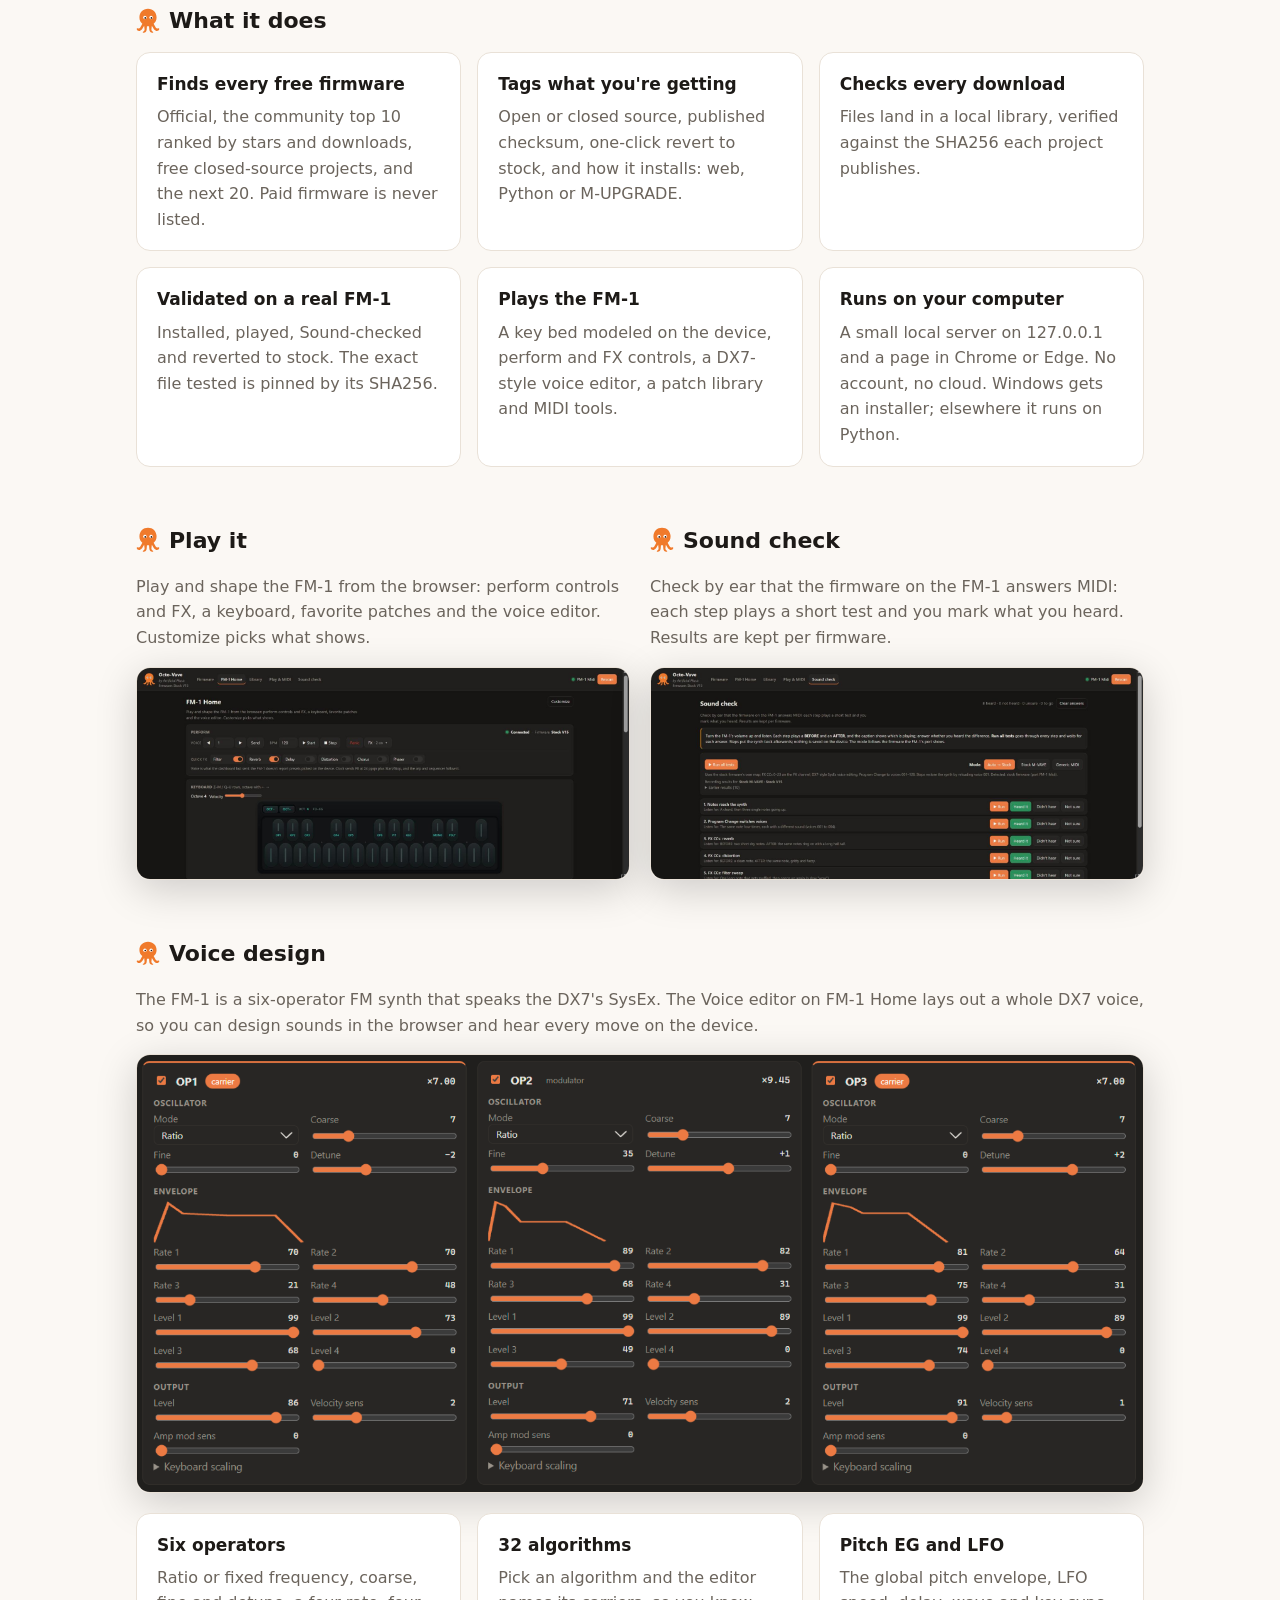
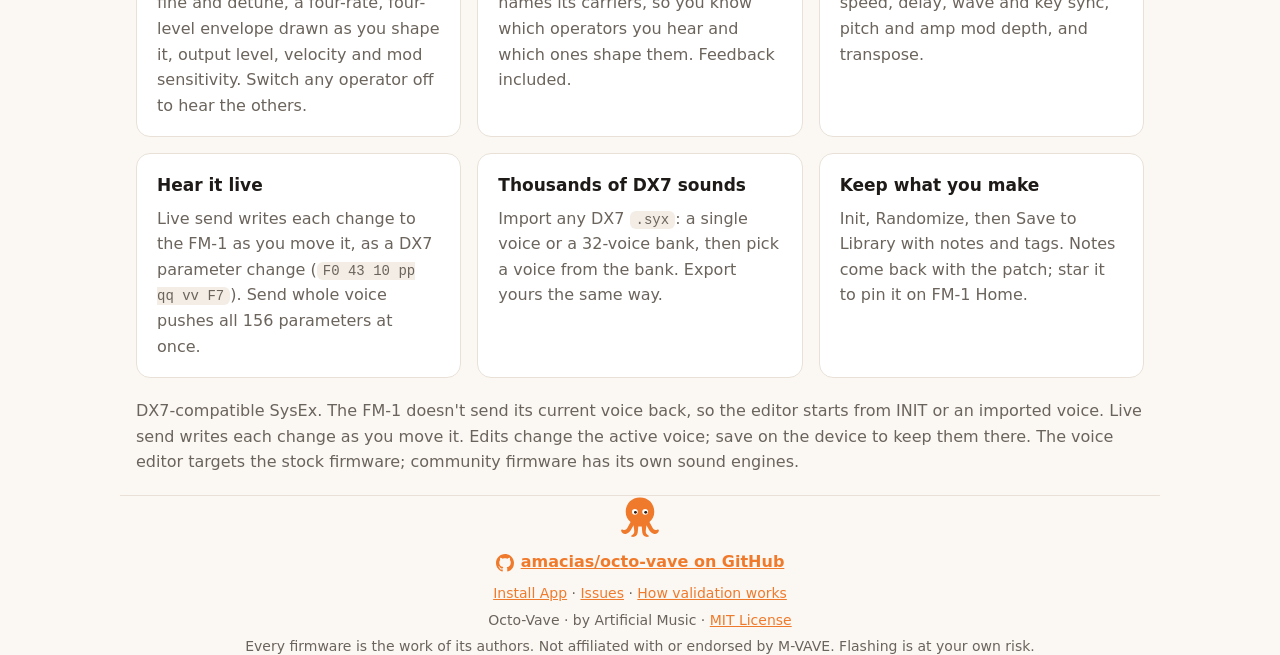
==== commit 3d6386b1: "Rebase on stock V16: Install and Validate go through V16; top 10 validated on V16 Every Install now " ====
--- a/docs/index.html
+++ b/docs/index.html
@@ -195,7 +195,7 @@
   // The Firmware section renders with the app's own card code (js/fwcards.js, a copy of web/fwcards.js)
   // from the nightly snapshot docs/data/firmware.json (tools/fm1_site.py). Read from the repository
   // first, so a new snapshot shows before Pages republishes; this site's own copy is the fallback.
-  import { h, fwSections, fwDirectory, validatedSection, relTime, copySha, verKey, isBaseline, oneWayFor, installableState, outcome, BASELINE }
+  import { h, fwSections, fwDirectory, validatedSection, relTime, copySha, verKey, isBaseline, oneWayFor, installableState, outcome, BASELINE, failsOnBaseline }
     from "./js/fwcards.js";
   import { installAction } from "./js/fm1flash.js";
   const SNAPSHOTS = ["https://raw.githubusercontent.com/amacias/octo-vave/main/docs/data/firmware.json", "data/firmware.json"];
@@ -218,12 +218,12 @@
       const copy = v.sha256 && h("button", { class: "ghost mini-btn copy", text: "SHA256", title: `Copy the full SHA256 of ${v.file || "the tested file"}:
 ${v.sha256}` });
       if (copy) copy.onclick = () => copySha(v, copy);
-      return [copy, installAction(v, installOpts(fw, v))];
+      return [copy, !failsOnBaseline(fw, v) && installAction(v, installOpts(fw, v))];
     }, {
       note: h("p", { class: "val-intro" }, "The newest tested version of each firmware, from ",
         link("https://github.com/amacias/octo-vave/blob/main/firmware/validated.json", "validated.json"),
         ". Grey octopus (untested): a newer release hasn't been tested yet. ", h("b", { text: "Install" }),
-        " puts that exact file on your FM-1 (Chrome or Edge, USB cable); Install V15 on the Stock line takes it back to stock. ",
+        " puts that exact file on your FM-1 (Chrome or Edge, USB cable), from stock V16; Install V16 on the Stock line takes it back to stock. ",
         h("b", { text: "SHA256" }), " copies the checksum to compare a file you got elsewhere."),
       foot: h("p", { class: "val-foot" }, "Tested one yourself? ",
         link("https://github.com/amacias/octo-vave/issues/new?template=validation-report.yml", "Send a validation report"), "."),
@@ -241,7 +241,7 @@
     const asset = rel?.assets?.find((a) => a.name === v.file);
     let access = null;
     return {
-      name: f.name, isStock: isBaseline(v), installUrl: f.links?.install, downloadUrl: asset?.url || rel?.url, oneWay: oneWayFor(fw.catalog),
+      name: f.name, isStock: v.id === BASELINE.id, installUrl: f.links?.install, downloadUrl: asset?.url || rel?.url, oneWay: oneWayFor(fw.catalog),
       async getAccess() {
         if (!navigator.requestMIDIAccess) throw new Error("This browser has no Web MIDI. Use Chrome or Edge on a computer.");
         try { access = access || await navigator.requestMIDIAccess({ sysex: true }); }
@@ -258,13 +258,14 @@
     };
   }
 
-  // A card's Install <version>, as in the app: its newest passing validation (Stock: V15, the
-  // baseline), with the same installer as the list. Release files download from More.
+  // A card's Install <version>, as in the app: its newest passing validation (Stock: V16, the
+  // baseline; none when that version failed on V16), with the same installer as the list.
+  // Release files download from More.
   function cardInstall(fw, f) {
     const v = f.id === BASELINE.id
       ? (fw.validated || []).find((r) => isBaseline(r) && ["clean", "issues"].includes(outcome(r)))
       : installableState(fw, f)?.v;
-    return v ? installAction(v, installOpts(fw, v), { card: true }) : null;
+    return v && !failsOnBaseline(fw, v) ? installAction(v, installOpts(fw, v), { card: true }) : null;
   }
 
   loadSnapshot().then((fw) => {
--- a/docs/css/firmware.css
+++ b/docs/css/firmware.css
@@ -138,13 +138,17 @@
 /* stock seal (#19): a validation tested against a stock version other than the V15 baseline */
 .trait.stock .bg { fill: #2F6FB0; }
 .trait.stock .ring { fill: none; stroke: #CFE2F6; stroke-width: .8; opacity: .75; }
+/* pink V15: tested on the old baseline, not rebased on V16 yet */
+.trait.stock.legacy .bg { fill: #D6457F; }
+.trait.stock.legacy .ring { stroke: #F9D2E2; }
 .trait .fg-text { fill: #fff; font: 800 7.4px system-ui, sans-serif; letter-spacing: -.2px; }
-.fw-title .trait.stock svg { width: 22px; height: 22px; }
 .val-row .trait.stock svg { width: 16px; height: 16px; }
 /* all card icons in one row under the buttons, groups split by a thin rule */
 .fw-icons { display: flex; align-items: center; flex-wrap: wrap; gap: 6px; margin: 6px -14px 0; padding: 7px 14px;
   background: var(--panel-2); border-top: 1px solid var(--line); border-bottom: 1px solid var(--line); }
 .fw-icons > * + * { padding-left: 7px; border-left: 1px solid var(--line); }
+/* the stock seal (V16 / V15) sits at the right edge */
+.fw-icons > .trait.stock { margin-left: auto; padding-left: 0; border-left: 0; }
 /* the validated file's pinned sha256 */
 .fw-pin { display: flex; align-items: center; gap: 6px; flex-wrap: wrap; font-size: 12px; margin: 2px 0 6px; }
 .fw-pin .octo { width: 15px; height: 15px; }
